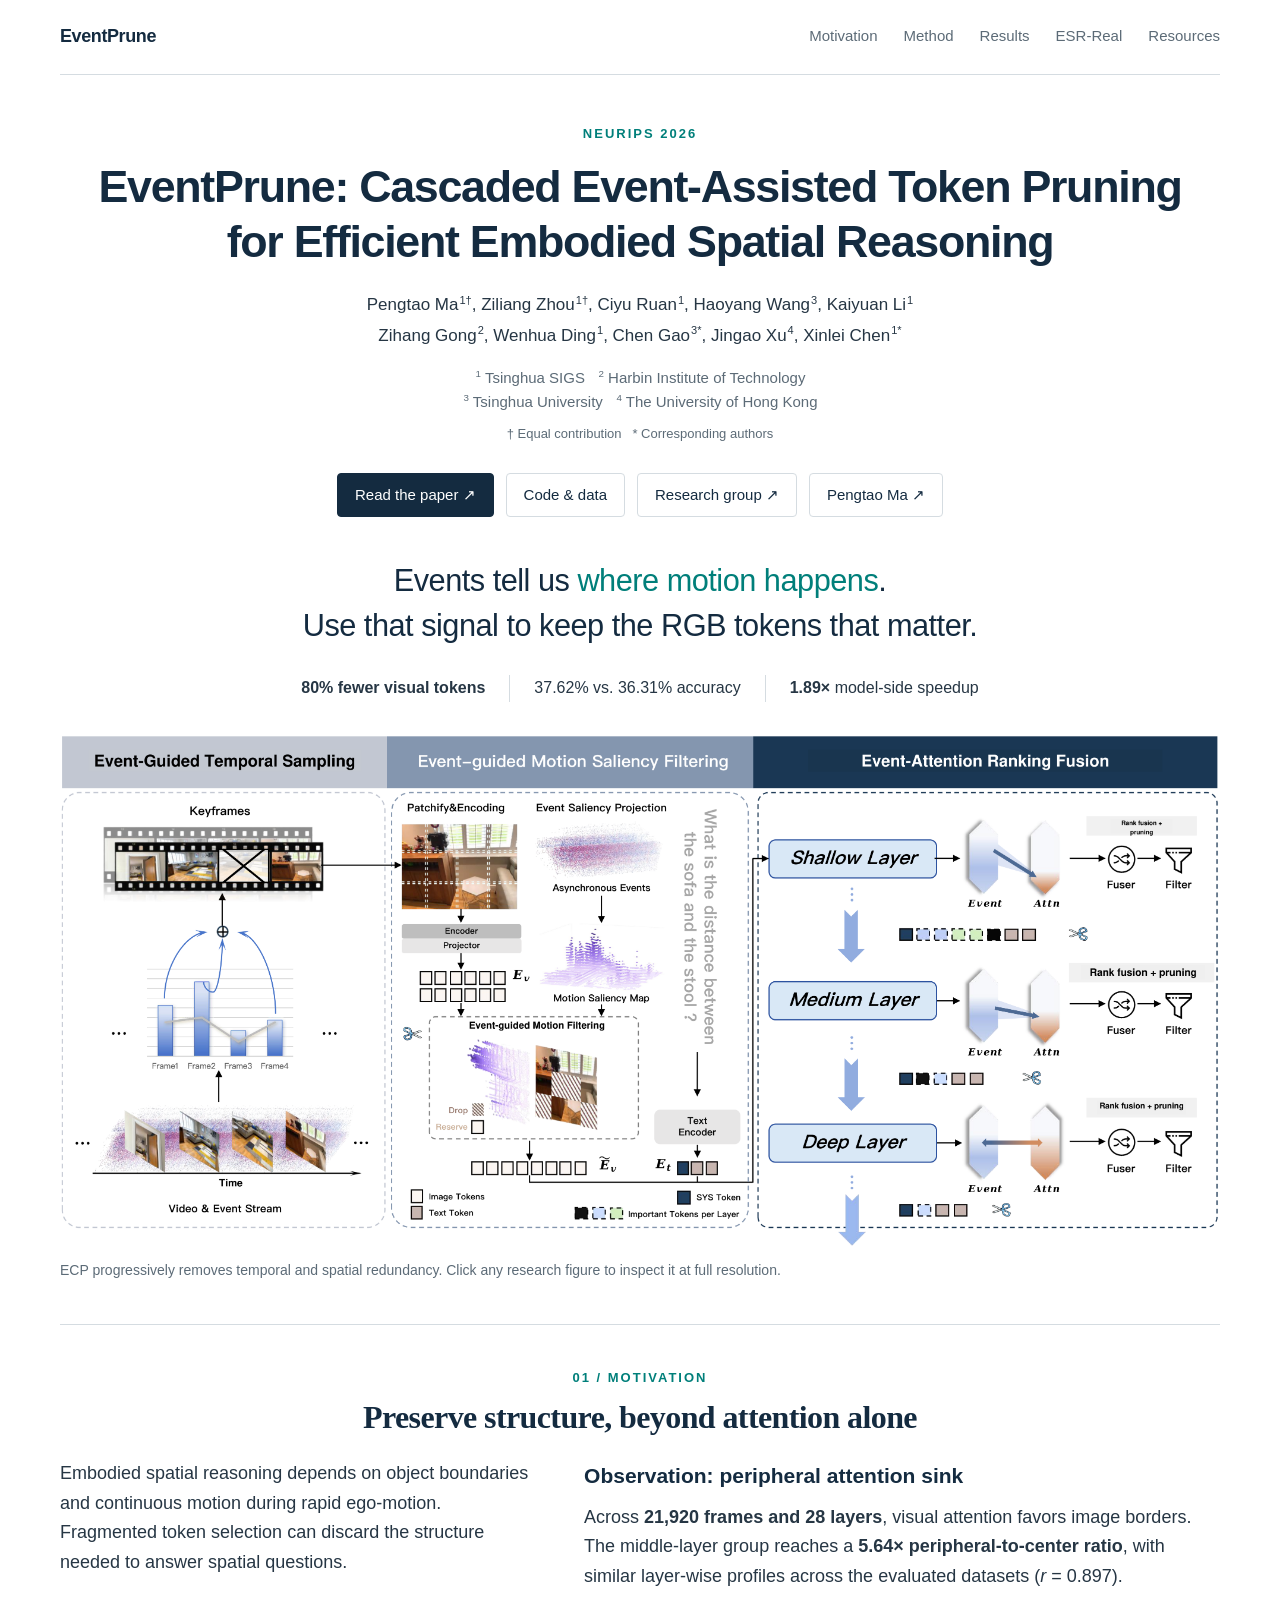
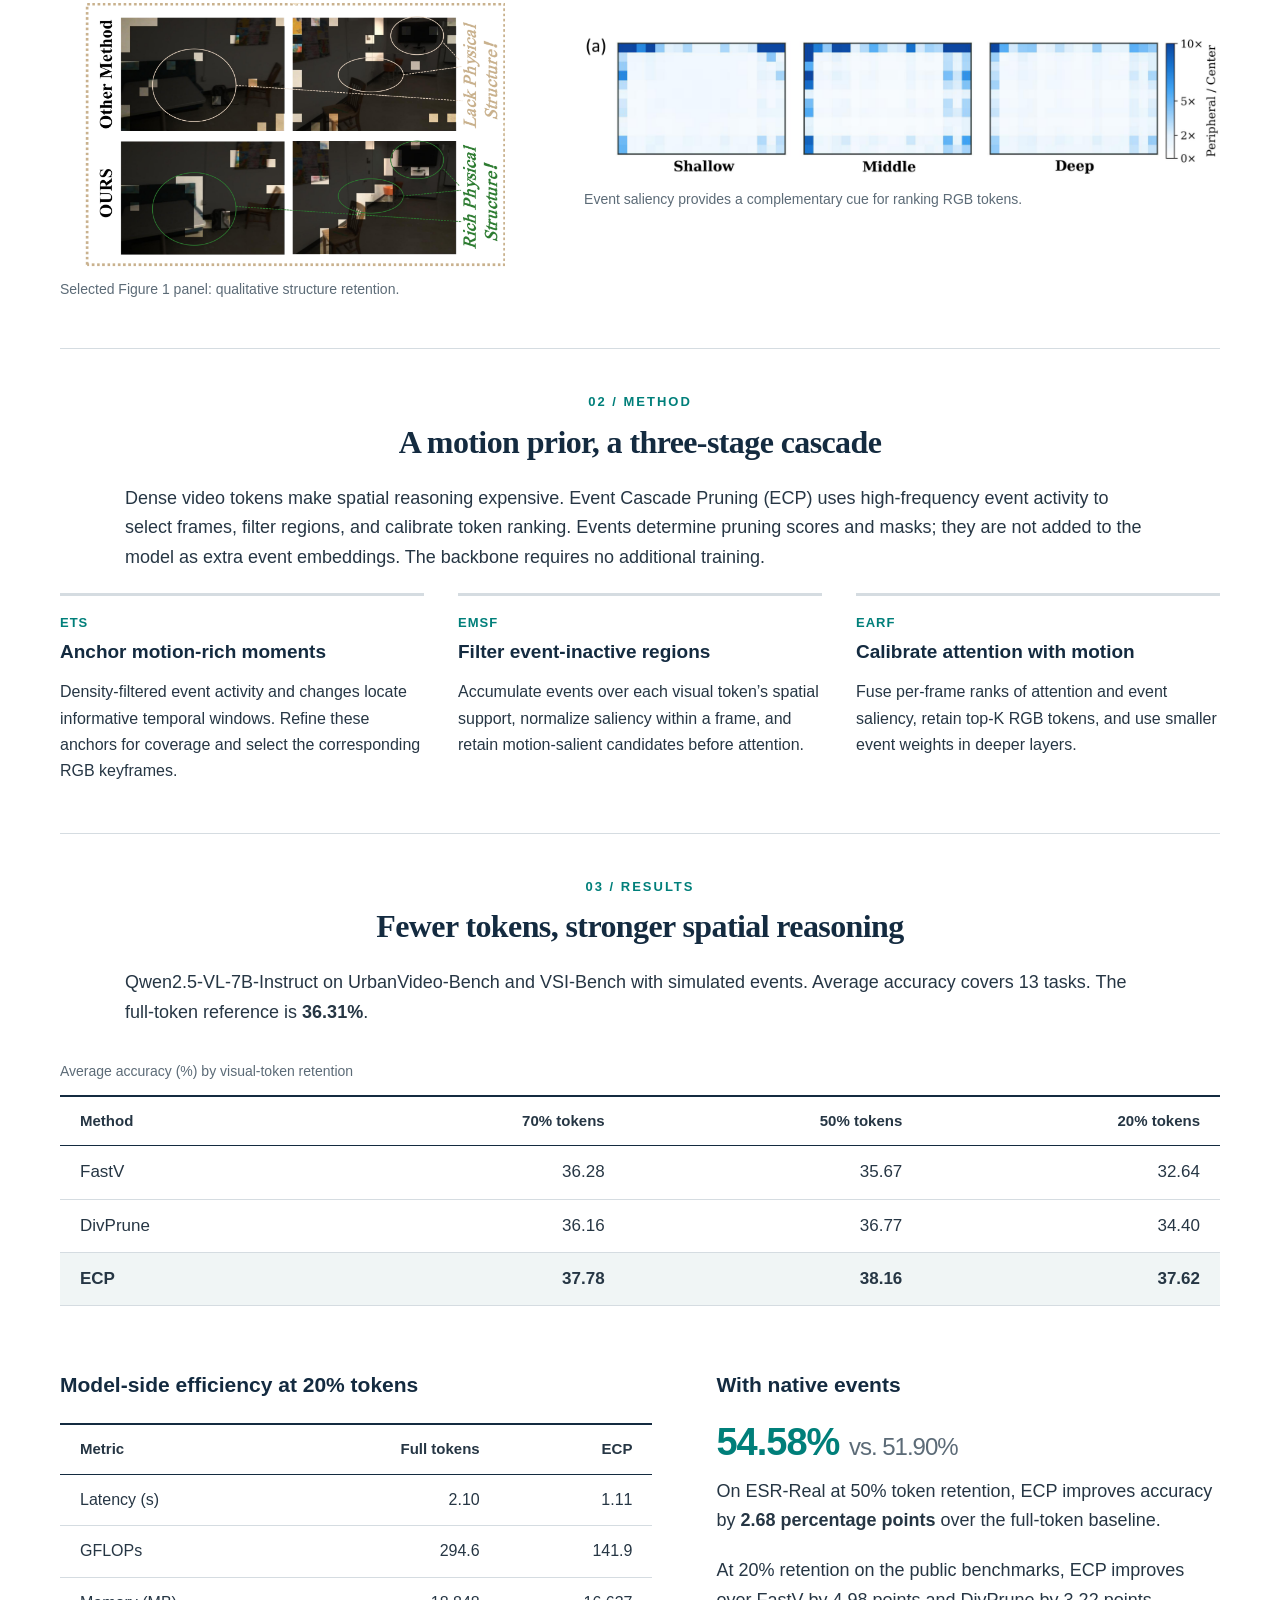
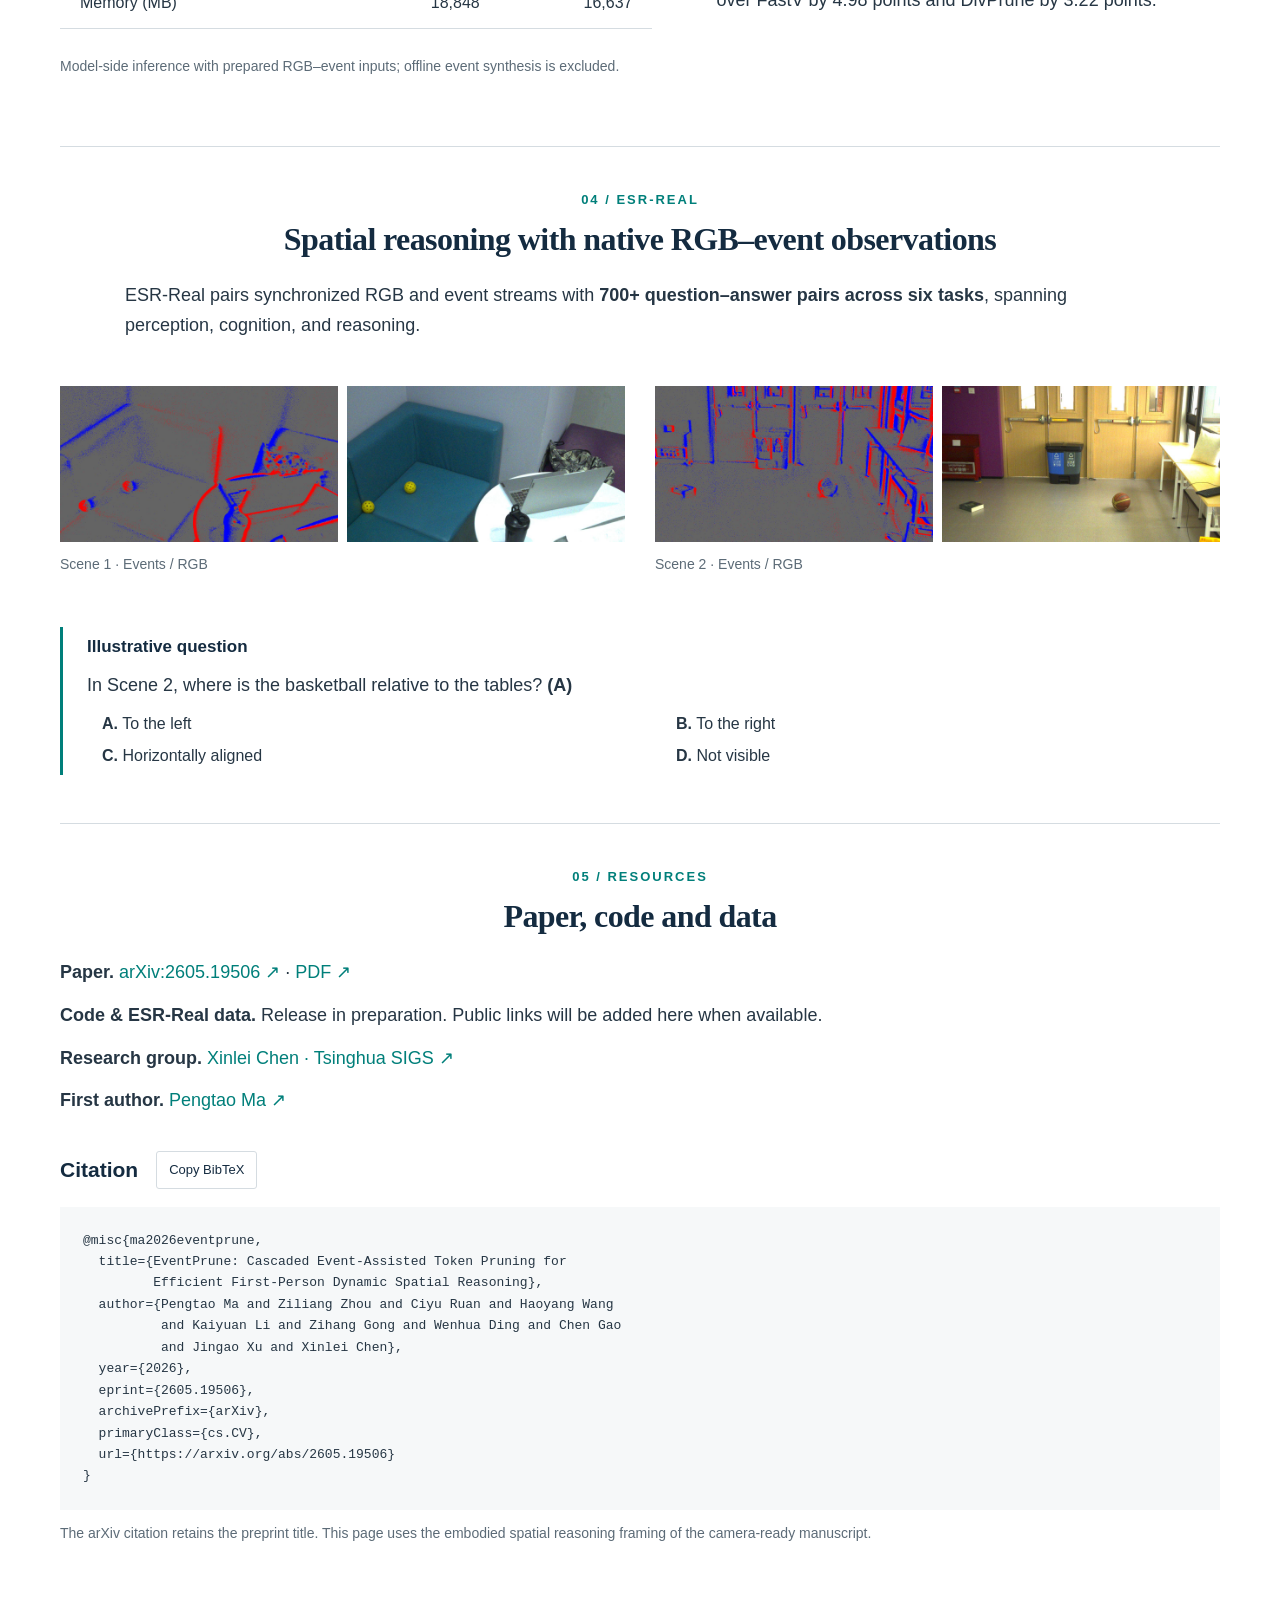
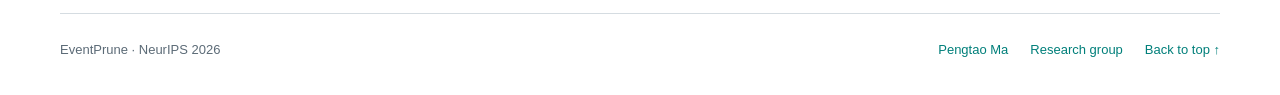
==== eventprune/index.html @ e83a217b "Add EventPrune research project page" ====
<!doctype html>
<html lang="en">
<head>
  <meta charset="utf-8">
  <meta name="viewport" content="width=device-width, initial-scale=1">
  <meta name="description" content="EventPrune (NeurIPS 2026): training-free event-assisted visual token pruning for efficient embodied spatial reasoning. Paper, method, results, and ESR-Real.">
  <meta property="og:title" content="EventPrune · NeurIPS 2026">
  <meta property="og:description" content="Event-assisted pruning preserves spatial reasoning with 80% fewer visual tokens.">
  <meta property="og:type" content="website">
  <meta property="og:url" content="https://pengtaoma00.github.io/eventprune/">
  <meta property="og:image" content="https://pengtaoma00.github.io/eventprune/assets/method_overview_hero.png">
  <meta name="theme-color" content="#142b40">
  <link rel="canonical" href="https://pengtaoma00.github.io/eventprune/">
  <title>EventPrune · NeurIPS 2026</title>
  <link rel="stylesheet" href="style.css">
  <script src="page.js" defer></script>
</head>
<body>
  <a class="skip" href="#main">Skip to content</a>
  <nav class="topnav" aria-label="Project navigation">
    <a class="wordmark" href="#top">EventPrune</a>
    <div><a href="#motivation">Motivation</a><a href="#method">Method</a><a href="#results">Results</a><a href="#dataset">ESR-Real</a><a href="#resources">Resources</a></div>
  </nav>
  <main id="main">
    <header id="top" class="hero">
      <p class="venue">NeurIPS 2026</p>
      <h1>EventPrune: Cascaded Event-Assisted Token Pruning for Efficient Embodied Spatial Reasoning</h1>
      <p class="authors"><span class="author-line"><span class="author">Pengtao Ma<sup>1†</sup></span>, <span class="author">Ziliang Zhou<sup>1†</sup></span>, <span class="author">Ciyu Ruan<sup>1</sup></span>, <span class="author">Haoyang Wang<sup>3</sup></span>, <span class="author">Kaiyuan Li<sup>1</sup></span></span><span class="author-line"><span class="author">Zihang Gong<sup>2</sup></span>, <span class="author">Wenhua Ding<sup>1</sup></span>, <span class="author">Chen Gao<sup>3*</sup></span>, <span class="author">Jingao Xu<sup>4</sup></span>, <span class="author">Xinlei Chen<sup>1*</sup></span></span></p>
      <p class="affiliations"><sup>1</sup> Tsinghua SIGS &nbsp; <sup>2</sup> Harbin Institute of Technology<br><sup>3</sup> Tsinghua University &nbsp; <sup>4</sup> The University of Hong Kong</p>
      <p class="author-note">† Equal contribution &nbsp; * Corresponding authors</p>
      <div class="links"><a class="primary" href="https://arxiv.org/abs/2605.19506">Read the paper ↗</a><a href="#resources">Code &amp; data</a><a href="https://chen-xinlei.com/">Research group ↗</a><a href="https://pengtaoma00.github.io/">Pengtao Ma ↗</a></div>
      <p class="lead">Events tell us <em>where motion happens</em>.<br>Use that signal to keep the RGB tokens that matter.</p>
      <p class="result-line"><strong>80% fewer visual tokens</strong><span>37.62% vs. 36.31% accuracy</span><span><strong>1.89×</strong> model-side speedup</span></p>
    </header>

    <section class="teaser" aria-label="ECP pipeline overview">
      <figure class="wide-figure"><a href="assets/method_overview_hero.png" aria-label="Open the full-resolution ECP method figure"><img src="assets/method_overview_hero.png" width="7805" height="3459" alt="Three-stage ECP pipeline: event-guided temporal sampling, motion-saliency filtering, and event–attention ranking fusion."></a><figcaption>ECP progressively removes temporal and spatial redundancy. Click any research figure to inspect it at full resolution.</figcaption></figure>
    </section>

    <section id="motivation" class="section">
      <p class="eyebrow">01 / Motivation</p><h2>Preserve structure, beyond attention alone</h2>
      <div class="motivation-grid">
        <div><p>Embodied spatial reasoning depends on object boundaries and continuous motion during rapid ego-motion. Fragmented token selection can discard the structure needed to answer spatial questions.</p><figure><a href="assets/figure1_structure_comparison.png"><img loading="lazy" src="assets/figure1_structure_comparison.png" width="2825" height="1775" alt="Original paper comparison: existing pruning fragments physical structure, while ECP retains object boundaries."></a><figcaption>Selected Figure 1 panel: qualitative structure retention.</figcaption></figure></div>
        <div><h3>Observation: peripheral attention sink</h3><p>Across <strong>21,920 frames and 28 layers</strong>, visual attention favors image borders. The middle-layer group reaches a <strong>5.64× peripheral-to-center ratio</strong>, with similar layer-wise profiles across the evaluated datasets (<em>r</em> = 0.897).</p><figure><a href="assets/attention_depth_maps.png"><img loading="lazy" src="assets/attention_depth_maps.png" width="3180" height="704" alt="Shallow, middle and deep attention heatmaps showing greater attention near image borders."></a><figcaption>Event saliency provides a complementary cue for ranking RGB tokens.</figcaption></figure></div>
      </div>
    </section>

    <section id="method" class="section">
      <p class="eyebrow">02 / Method</p><h2>A motion prior, a three-stage cascade</h2>
      <p>Dense video tokens make spatial reasoning expensive. Event Cascade Pruning (ECP) uses high-frequency event activity to select frames, filter regions, and calibrate token ranking. Events determine pruning scores and masks; they are not added to the model as extra event embeddings. The backbone requires no additional training.</p>

      <div class="steps">
        <article><h3><span>ETS</span> Anchor motion-rich moments</h3><p>Density-filtered event activity and changes locate informative temporal windows. Refine these anchors for coverage and select the corresponding RGB keyframes.</p></article>
        <article><h3><span>EMSF</span> Filter event-inactive regions</h3><p>Accumulate events over each visual token’s spatial support, normalize saliency within a frame, and retain motion-salient candidates before attention.</p></article>
        <article><h3><span>EARF</span> Calibrate attention with motion</h3><p>Fuse per-frame ranks of attention and event saliency, retain top-K RGB tokens, and use smaller event weights in deeper layers.</p></article>
      </div>
    </section>

    <section id="results" class="section">
      <p class="eyebrow">03 / Results</p><h2>Fewer tokens, stronger spatial reasoning</h2>
      <p>Qwen2.5-VL-7B-Instruct on UrbanVideo-Bench and VSI-Bench with simulated events. Average accuracy covers 13 tasks. The full-token reference is <strong>36.31%</strong>.</p>
      <div class="table-wrap"><table><caption>Average accuracy (%) by visual-token retention</caption><thead><tr><th scope="col">Method</th><th scope="col">70% tokens</th><th scope="col">50% tokens</th><th scope="col">20% tokens</th></tr></thead><tbody><tr><th scope="row">FastV</th><td>36.28</td><td>35.67</td><td>32.64</td></tr><tr><th scope="row">DivPrune</th><td>36.16</td><td>36.77</td><td>34.40</td></tr><tr class="ours"><th scope="row">ECP</th><td>37.78</td><td>38.16</td><td>37.62</td></tr></tbody></table></div>
      <div class="results-grid"><div><h3>Model-side efficiency at 20% tokens</h3><div class="table-wrap"><table><thead><tr><th scope="col">Metric</th><th scope="col">Full tokens</th><th scope="col">ECP</th></tr></thead><tbody><tr><th scope="row">Latency (s)</th><td>2.10</td><td>1.11</td></tr><tr><th scope="row">GFLOPs</th><td>294.6</td><td>141.9</td></tr><tr><th scope="row">Memory (MB)</th><td>18,848</td><td>16,637</td></tr></tbody></table></div><p class="fine">Model-side inference with prepared RGB–event inputs; offline event synthesis is excluded.</p></div><div><h3>With native events</h3><p class="native-result">54.58% <span>vs. 51.90%</span></p><p>On ESR-Real at 50% token retention, ECP improves accuracy by <strong>2.68 percentage points</strong> over the full-token baseline.</p><p>At 20% retention on the public benchmarks, ECP improves over FastV by 4.98 points and DivPrune by 3.22 points.</p></div></div>
    </section>

    <section id="dataset" class="section">
      <p class="eyebrow">04 / ESR-Real</p><h2>Spatial reasoning with native RGB–event observations</h2>
      <p>ESR-Real pairs synchronized RGB and event streams with <strong>700+ question–answer pairs across six tasks</strong>, spanning perception, cognition, and reasoning.</p>
      <div class="scene-grid">
        <figure><div class="scene-pair"><a href="assets/esr_perception_event_1.png"><img loading="lazy" src="assets/esr_perception_event_1.png" width="1280" height="720" alt="Scene 1: native event observation of an indoor seating area."></a><a href="assets/esr_perception_rgb_1.png"><img loading="lazy" src="assets/esr_perception_rgb_1.png" width="1280" height="720" alt="Scene 1: matching RGB observation of the seating area."></a></div><figcaption>Scene 1 · Events / RGB</figcaption></figure>
        <figure><div class="scene-pair"><a href="assets/esr_reasoning_event_3.png"><img loading="lazy" src="assets/esr_reasoning_event_3.png" width="1280" height="720" alt="Scene 2: native event observation of tables and a basketball."></a><a href="assets/esr_reasoning_rgb_3.png"><img loading="lazy" src="assets/esr_reasoning_rgb_3.png" width="1280" height="720" alt="Scene 2: matching RGB observation showing a basketball to the left of the tables."></a></div><figcaption>Scene 2 · Events / RGB</figcaption></figure>
      </div>
      <div class="qa"><h3>Illustrative question</h3><p>In Scene 2, where is the basketball relative to the tables? <strong>(A)</strong></p><ul><li><strong>A.</strong> To the left</li><li><strong>B.</strong> To the right</li><li><strong>C.</strong> Horizontally aligned</li><li><strong>D.</strong> Not visible</li></ul></div>
    </section>

    <section id="resources" class="section">
      <p class="eyebrow">05 / Resources</p><h2>Paper, code and data</h2>
      <div class="resource-list"><p><strong>Paper.</strong> <a href="https://arxiv.org/abs/2605.19506">arXiv:2605.19506 ↗</a> · <a href="https://arxiv.org/pdf/2605.19506">PDF ↗</a></p><p><strong>Code &amp; ESR-Real data.</strong> Release in preparation. Public links will be added here when available.</p><p><strong>Research group.</strong> <a href="https://chen-xinlei.com/">Xinlei Chen · Tsinghua SIGS ↗</a></p><p><strong>First author.</strong> <a href="https://pengtaoma00.github.io/">Pengtao Ma ↗</a></p></div>
      <div class="citation-head"><h3>Citation</h3><button id="copy-citation" type="button">Copy BibTeX</button><span id="copy-status" role="status" aria-live="polite"></span></div>
      <pre id="bibtex">@misc{ma2026eventprune,
  title={EventPrune: Cascaded Event-Assisted Token Pruning for
         Efficient First-Person Dynamic Spatial Reasoning},
  author={Pengtao Ma and Ziliang Zhou and Ciyu Ruan and Haoyang Wang
          and Kaiyuan Li and Zihang Gong and Wenhua Ding and Chen Gao
          and Jingao Xu and Xinlei Chen},
  year={2026},
  eprint={2605.19506},
  archivePrefix={arXiv},
  primaryClass={cs.CV},
  url={https://arxiv.org/abs/2605.19506}
}</pre>
      <p class="fine">The arXiv citation retains the preprint title. This page uses the embodied spatial reasoning framing of the camera-ready manuscript.</p>
    </section>
  </main>
  <footer><span>EventPrune · NeurIPS 2026</span><a href="https://pengtaoma00.github.io/">Pengtao Ma</a><a href="https://chen-xinlei.com/">Research group</a><a href="#top">Back to top ↑</a></footer>
</body>
</html>
---- eventprune/style.css ----
/* Base typography and accessibility reuse the author’s existing PRISM-based homepage.
   Project-page reading order and centered publication header are informed by EventRadar. */
@import url("assets/homepage-base.css");
:root{--ink:#142b40;--text:#263644;--muted:#5c6b77;--rule:#d5dce1;--accent:#007f7a;--paper:#fff;font-family:var(--sans);color:var(--text);background:var(--paper);font-synthesis:none;scroll-behavior:smooth;scroll-padding-top:78px}*{box-sizing:border-box}body{margin:0;font-family:var(--sans);font-size:18px;line-height:1.65}a{color:var(--accent);text-underline-offset:4px}a:hover{text-decoration-thickness:2px}a:focus-visible,button:focus-visible{outline:3px solid var(--accent);outline-offset:5px}p{margin:0 0 20px}h1,h2,h3{color:var(--ink);line-height:1.22}h1{font-size:clamp(30px,3.5vw,49px);letter-spacing:-1.3px;margin:15px auto 22px;max-width:1120px}h2{font-size:32px;letter-spacing:-.6px;margin:4px 0 22px}h3{font-size:21px;margin:0 0 14px}sup{font-size:.65em}strong{font-weight:700}img{display:block;width:100%;height:auto}figure{margin:25px 0}figcaption,.fine{font-size:14px;line-height:1.55;color:var(--muted);margin-top:12px}main,.topnav,footer{width:min(1160px,calc(100% - 64px));margin:auto}.topnav{display:flex;justify-content:space-between;gap:24px;padding:22px 0;border-bottom:1px solid var(--rule);align-items:center}.topnav a{text-decoration:none}.wordmark{font-weight:700;color:var(--ink);letter-spacing:-.4px}.topnav div{display:flex;gap:26px;font-size:15px}.topnav div a{color:var(--muted)}.hero{text-align:center;padding:48px 0 36px}.venue,.eyebrow{font-size:13px;letter-spacing:2px;text-transform:uppercase;color:var(--accent);font-weight:700;margin:0}.authors{max-width:1040px;margin:0 auto 14px;line-height:1.8;font-size:17px}.affiliations{font-size:15px;margin-bottom:8px;color:var(--muted)}.author-note{font-size:13px;color:var(--muted)}.links{display:flex;gap:12px;flex-wrap:wrap;justify-content:center;margin:28px 0 42px}.links a{padding:9px 17px;border:1px solid var(--rule);border-radius:4px;text-decoration:none;font-size:15px;color:var(--ink)}.links a.primary{background:var(--ink);color:#fff;border-color:var(--ink)}.lead{font-size:clamp(23px,2.4vw,32px);line-height:1.45;letter-spacing:-.5px;color:var(--ink);margin-bottom:27px}.lead em{font-style:normal;color:var(--accent)}.result-line{display:flex;flex-wrap:wrap;justify-content:center;gap:10px 0;font-size:16px;margin:0}.result-line>*{padding:0 24px;border-left:1px solid var(--rule)}.result-line>:first-child{border:0}.section{border-top:1px solid var(--rule);padding:42px 0 48px}.eyebrow{margin-bottom:12px}.section>p:not(.eyebrow):not(.fine){max-width:1030px}.wide-figure{margin:28px 0 32px}.steps{display:grid;grid-template-columns:repeat(3,1fr);gap:34px}.steps article{border-top:3px solid var(--rule);padding-top:18px}.steps h3{font-size:19px;line-height:1.45}.steps h3 span{display:block;color:var(--accent);font-size:13px;letter-spacing:1px;margin-bottom:5px}.steps p{font-size:16px;margin:0}.motivation-grid{display:grid;grid-template-columns:.85fr 1.15fr;gap:54px}.motivation-grid figure{margin-bottom:0}.motivation-grid>div:first-child img{max-width:420px;margin:auto}.motivation-grid>div:nth-child(2){padding-top:4px}.motivation-grid>div:nth-child(2) figure{margin-top:45px}.table-wrap{overflow-x:auto;overscroll-behavior-x:contain}table{width:100%;border-collapse:collapse;font-variant-numeric:tabular-nums;font-size:17px;margin:12px 0 28px}caption{text-align:left;font-size:14px;color:var(--muted);padding:0 0 12px}th,td{text-align:right;border-bottom:1px solid var(--rule);padding:12px 20px;white-space:nowrap}th:first-child,td:first-child{text-align:left}thead th{border-top:2px solid var(--ink);border-bottom:1px solid var(--ink);font-size:15px}tbody th{font-weight:400}.ours{background:#f0f5f5}.ours th,.ours td{font-weight:700}.results-grid{display:grid;grid-template-columns:1fr .85fr;gap:64px;margin-top:38px}.results-grid table{font-size:16px;margin-bottom:15px}.native-result{font-size:38px;font-weight:700;letter-spacing:-1px;color:var(--accent);margin:22px 0 10px;line-height:1.25}.native-result span{font-size:24px;font-weight:400;color:var(--muted);white-space:nowrap}.scene-grid{display:grid;grid-template-columns:1fr 1fr;gap:30px}.scene-pair{display:grid;grid-template-columns:1fr 1fr;gap:9px}.qa{border-left:3px solid var(--accent);padding:10px 0 6px 24px;margin-top:26px}.qa h3{font-size:17px}.qa p{margin-bottom:10px}.qa ul{display:grid;grid-template-columns:1fr 1fr;gap:5px 30px;list-style:none;padding:0 0 0 15px;margin:0;font-size:16px}.resource-list p{margin-bottom:13px}.citation-head{display:flex;align-items:center;gap:18px;flex-wrap:wrap;margin-top:35px}.citation-head h3{margin:0}.citation-head button{font:inherit;font-size:13px;padding:7px 12px;border:1px solid var(--rule);border-radius:3px;color:var(--ink);background:white;cursor:pointer}#copy-status{font-size:13px;color:var(--accent)}pre{font:13px/1.65 ui-monospace,SFMono-Regular,Consolas,monospace;overflow-x:auto;background:#f6f8f9;padding:23px;margin-top:18px}footer{border-top:1px solid var(--rule);padding:25px 0 35px;display:flex;gap:22px;flex-wrap:wrap;font-size:13px;color:var(--muted)}footer span{margin-right:auto}.skip{position:absolute;top:-80px;left:12px;background:white;padding:8px 14px;z-index:10}.skip:focus{top:8px}@media(max-width:760px){body{font-size:17px}main,.topnav,footer{width:calc(100% - 36px)}.topnav{align-items:flex-start;gap:14px}.topnav div{gap:10px 17px;flex-wrap:wrap;justify-content:flex-end;font-size:13px}.hero{padding-top:32px}h1{letter-spacing:-.8px}h2{font-size:27px}.authors{font-size:15px}.links{gap:8px;margin-bottom:30px}.links a{font-size:13px;padding:8px 11px}.result-line{display:block}.result-line>*{display:block;border:0;padding:4px}.section{padding:34px 0}.steps,.motivation-grid,.results-grid,.scene-grid{grid-template-columns:1fr;gap:28px}.motivation-grid>div:nth-child(2) figure{margin-top:22px}.results-grid{margin-top:25px}.scene-grid{gap:0}.qa ul{grid-template-columns:1fr;padding-left:8px}.wide-figure{margin-left:-8px;margin-right:-8px}th,td{padding:10px 13px}table{font-size:15px}thead th{font-size:13px}.native-result{font-size:34px}footer{gap:12px 22px}footer span{flex-basis:100%}}@media(prefers-reduced-motion:reduce){:root{scroll-behavior:auto}}

/* Academic project-page structure: publication header → wide teaser → motivation → method → experiments. */
.section>.eyebrow,.section>h2{text-align:center}.section>p:not(.eyebrow):not(.fine){margin-left:auto;margin-right:auto}.teaser .wide-figure{margin-top:0;margin-bottom:42px}.hero{padding-bottom:32px}.topnav{position:sticky;top:0;z-index:5;background:rgba(255,255,255,.97)}.section>.eyebrow{margin-bottom:10px}

.author{white-space:nowrap}.author-line{display:block}
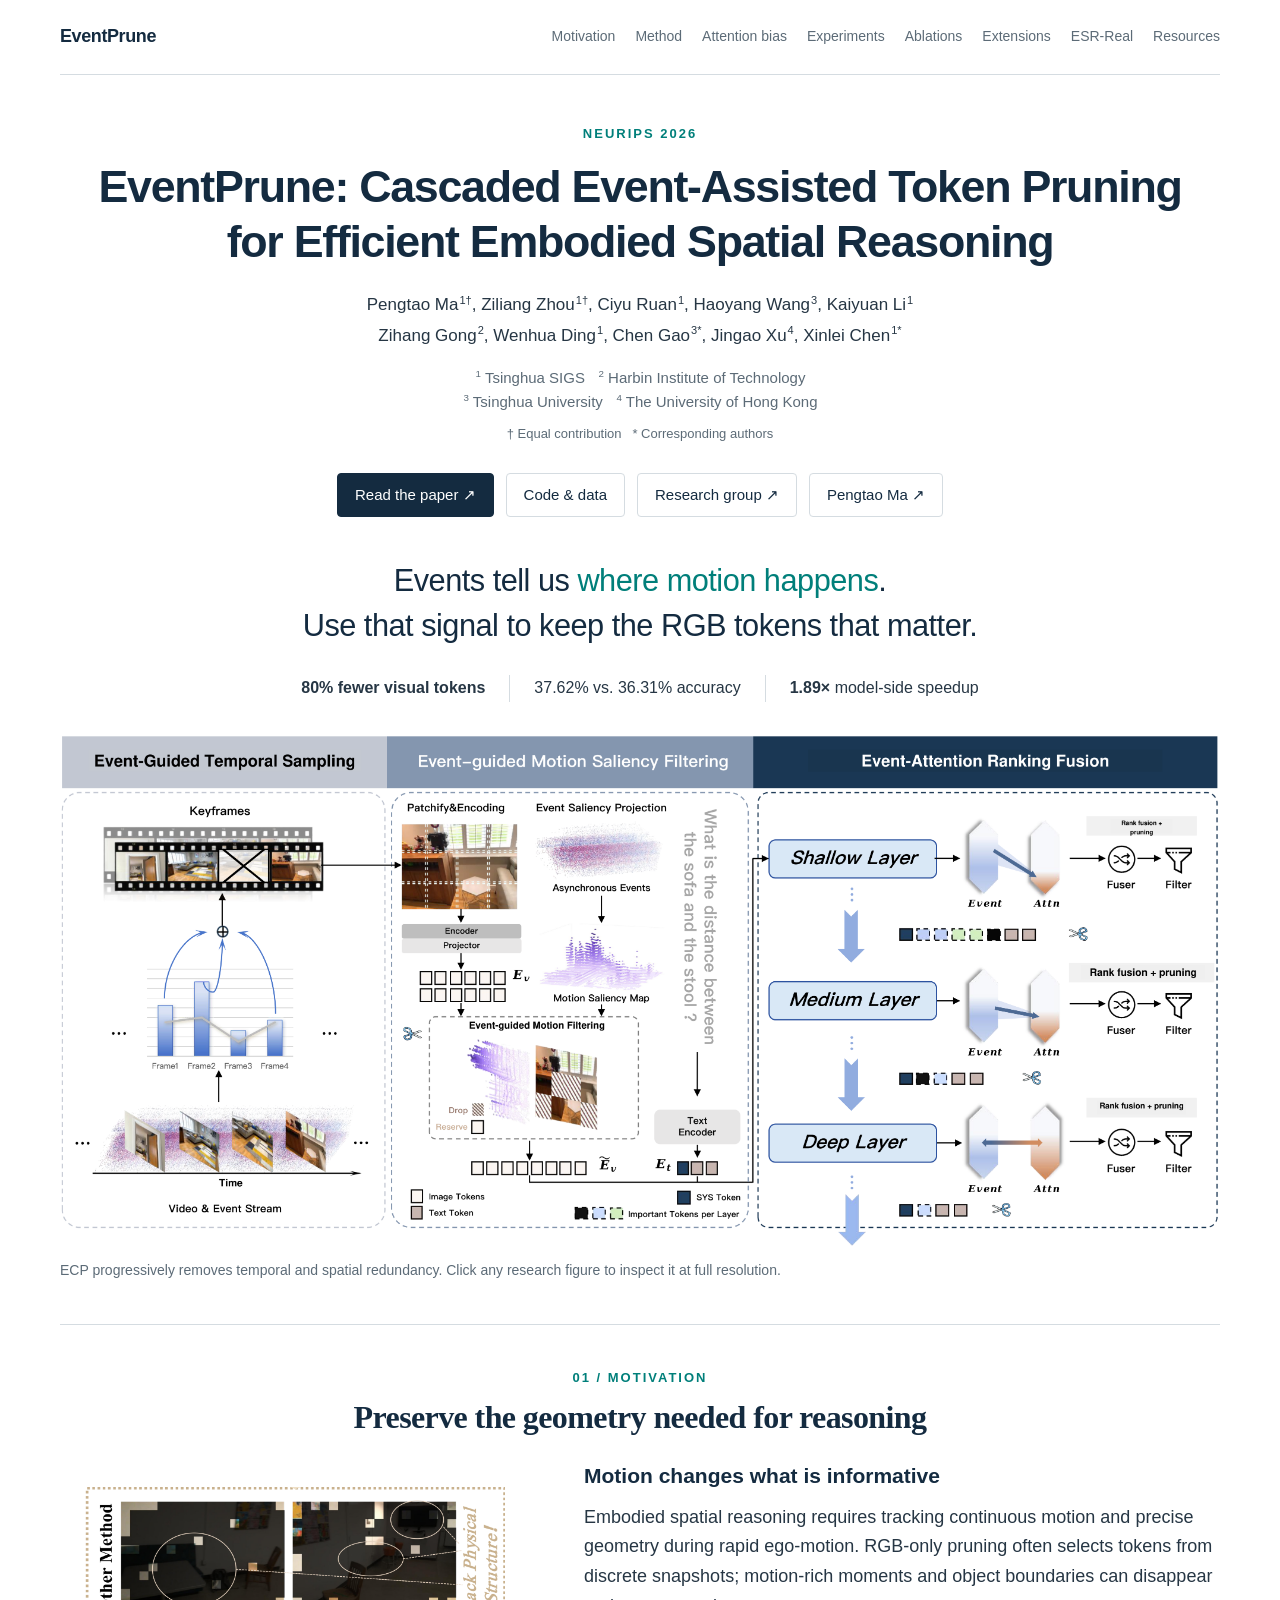
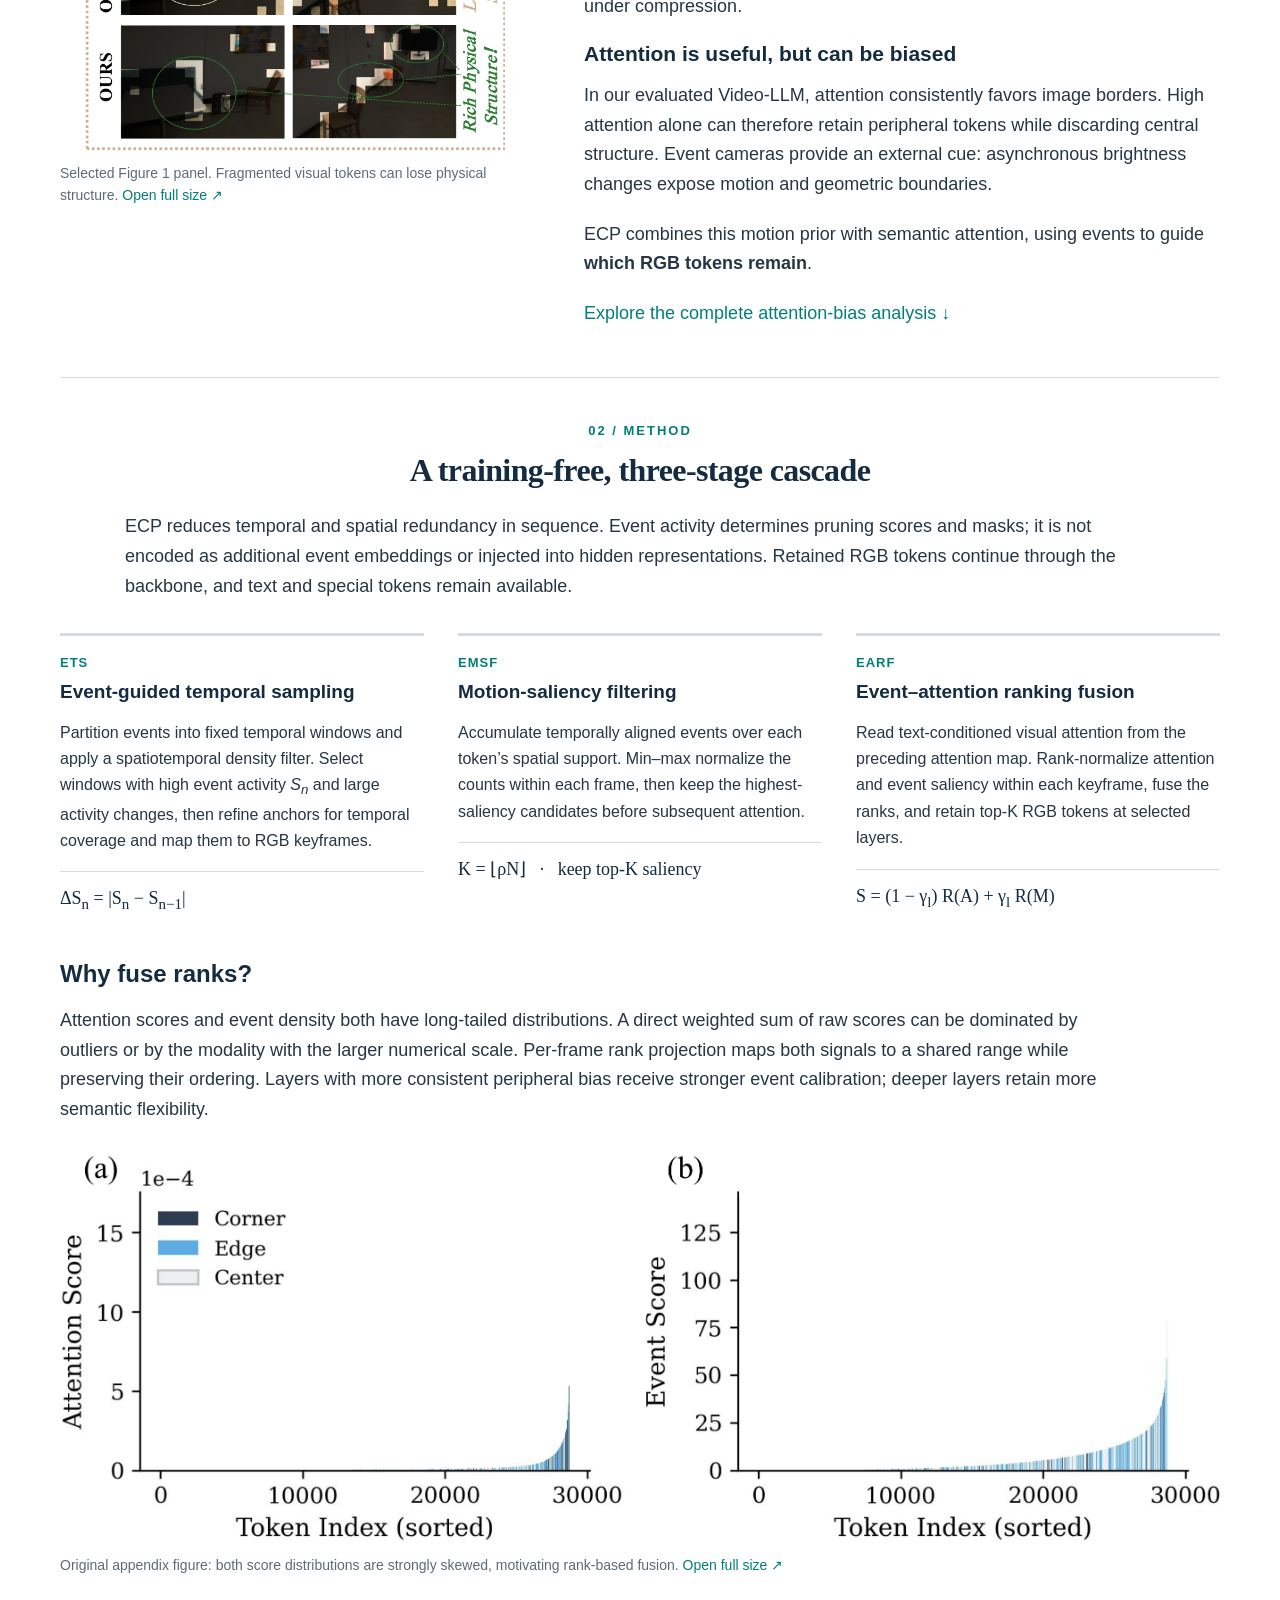
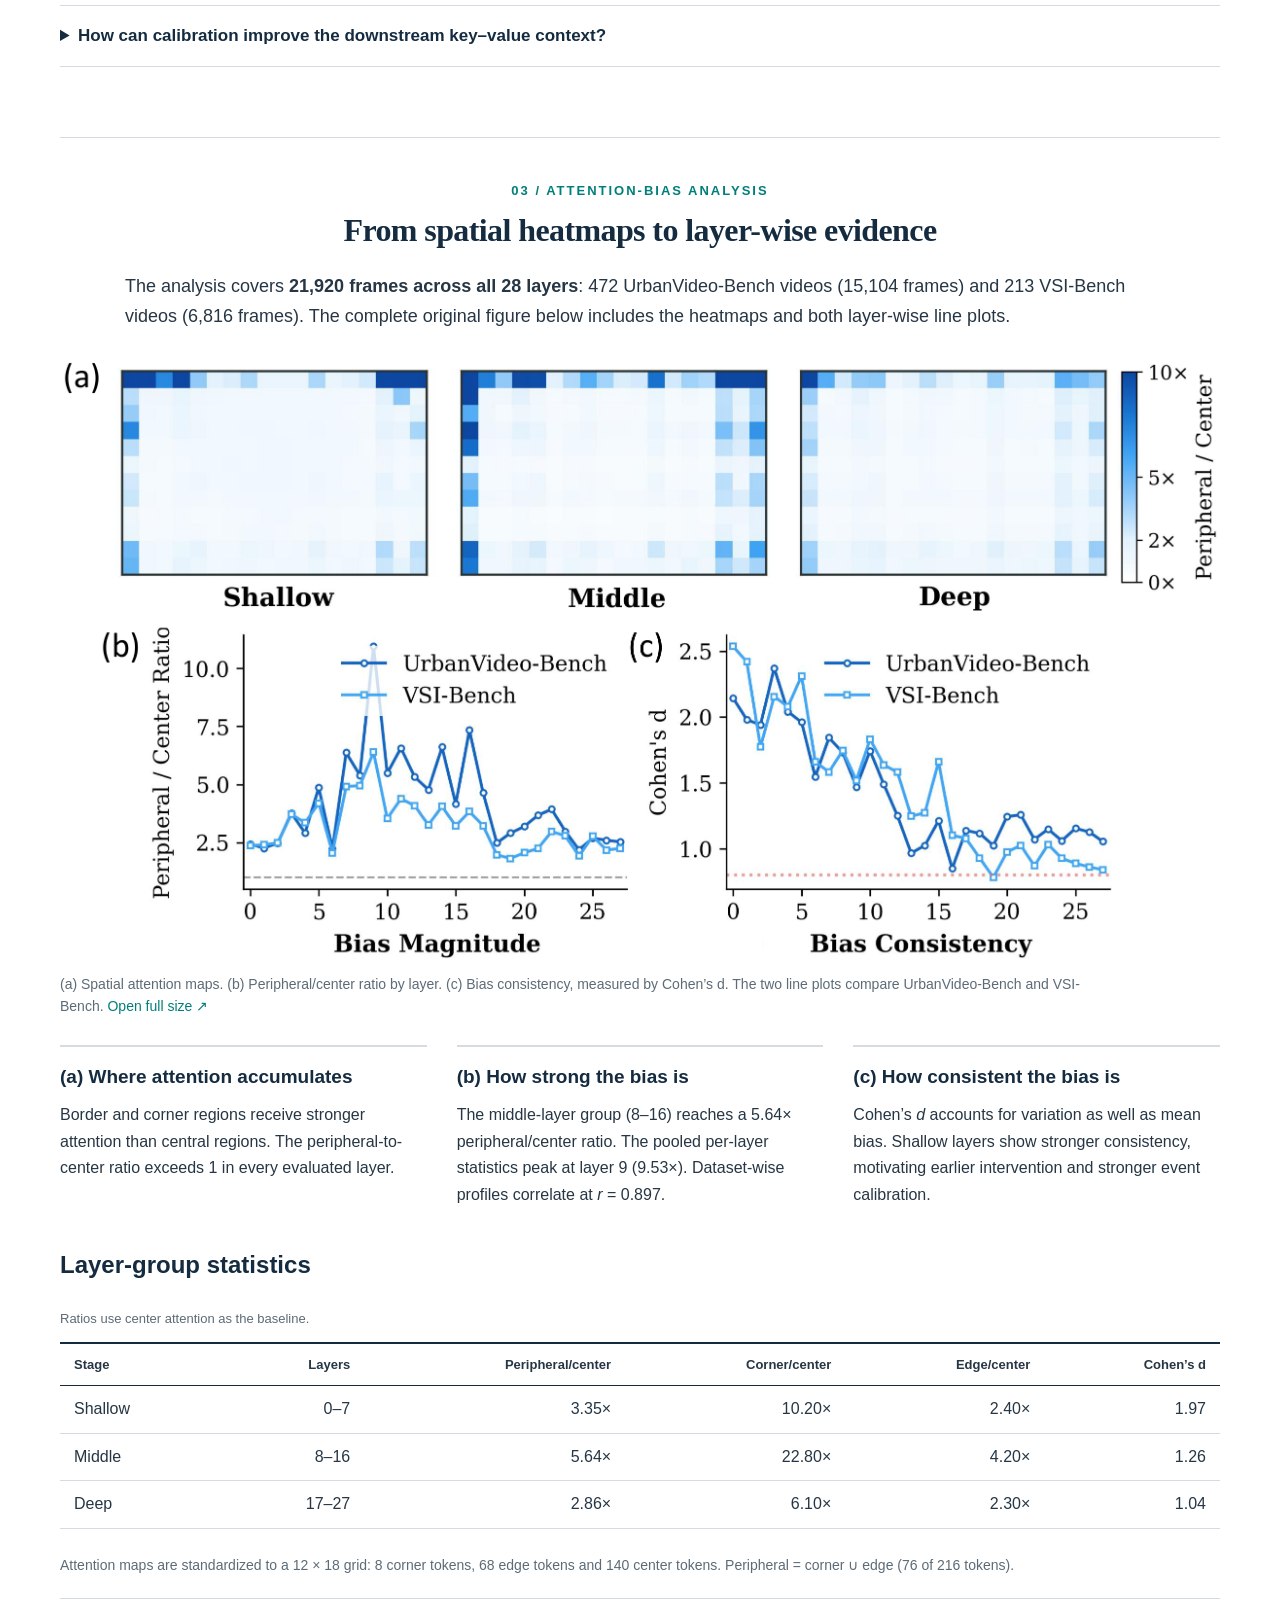
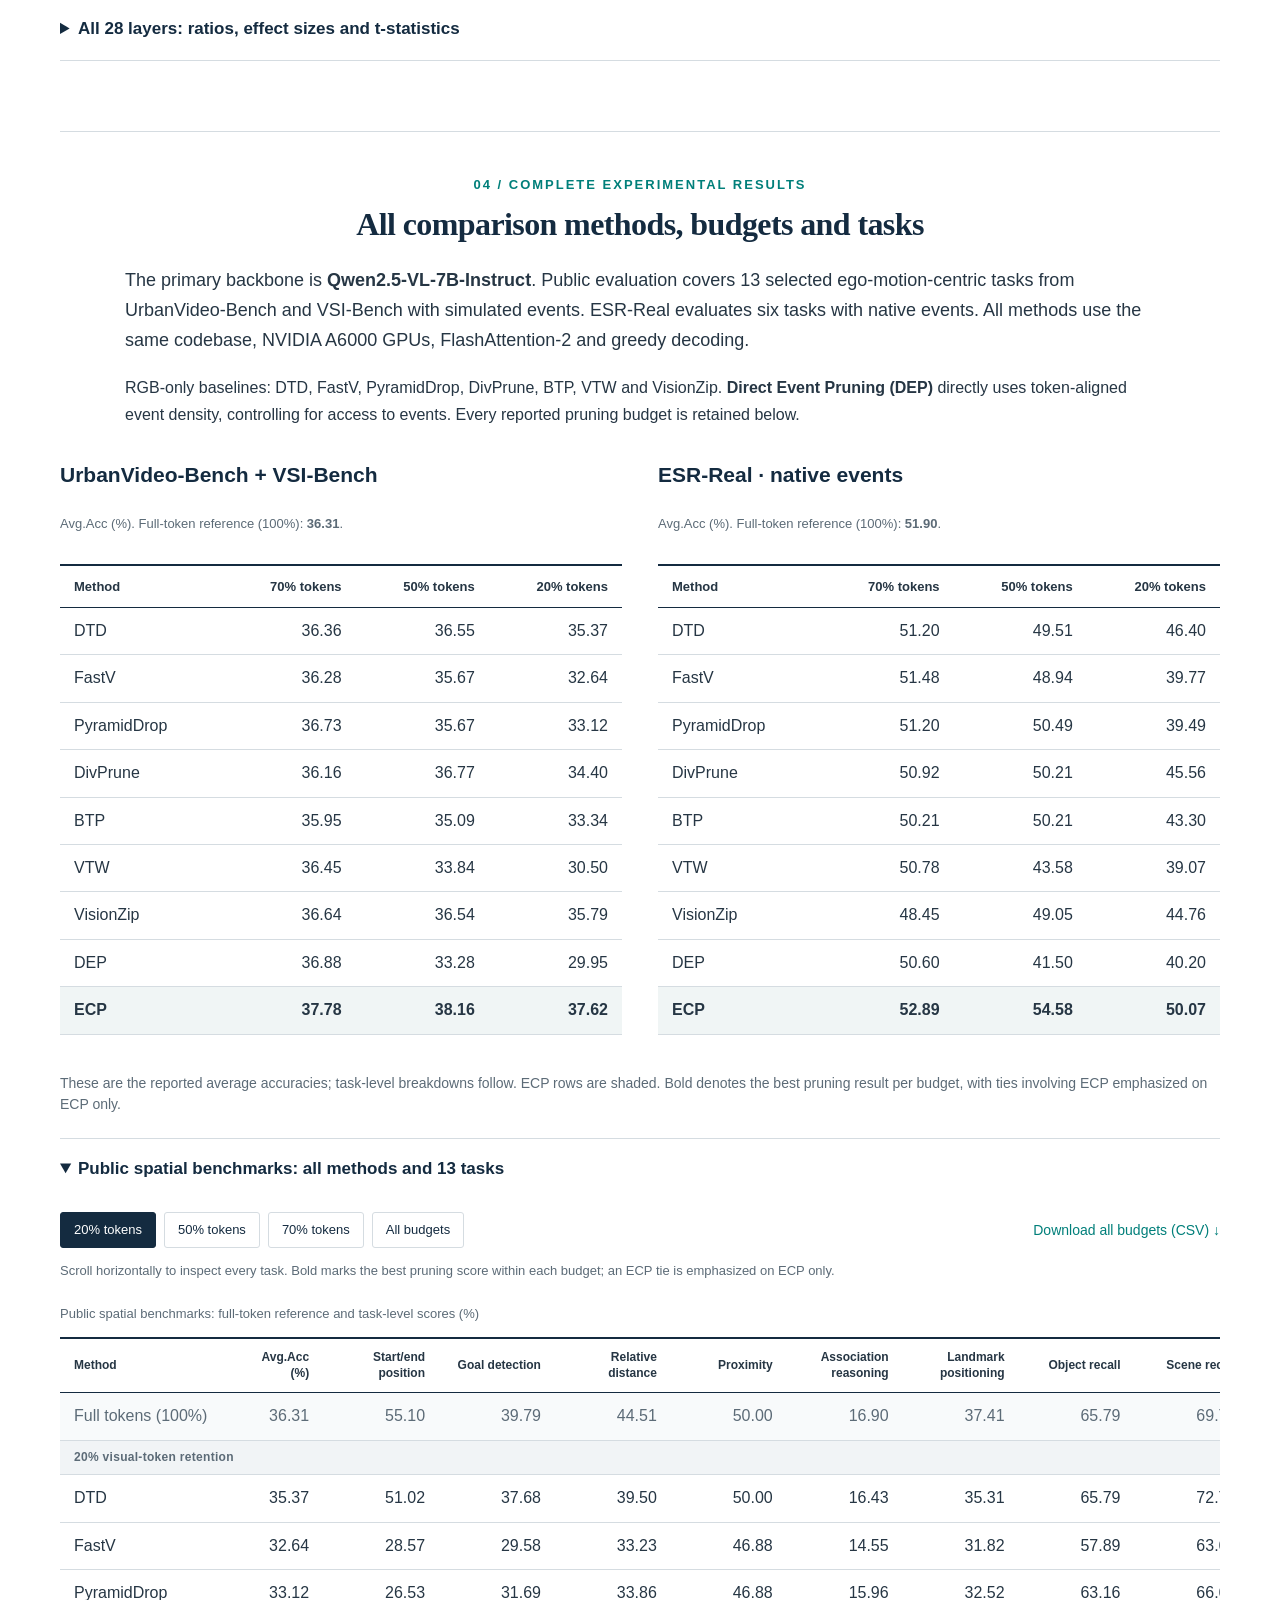
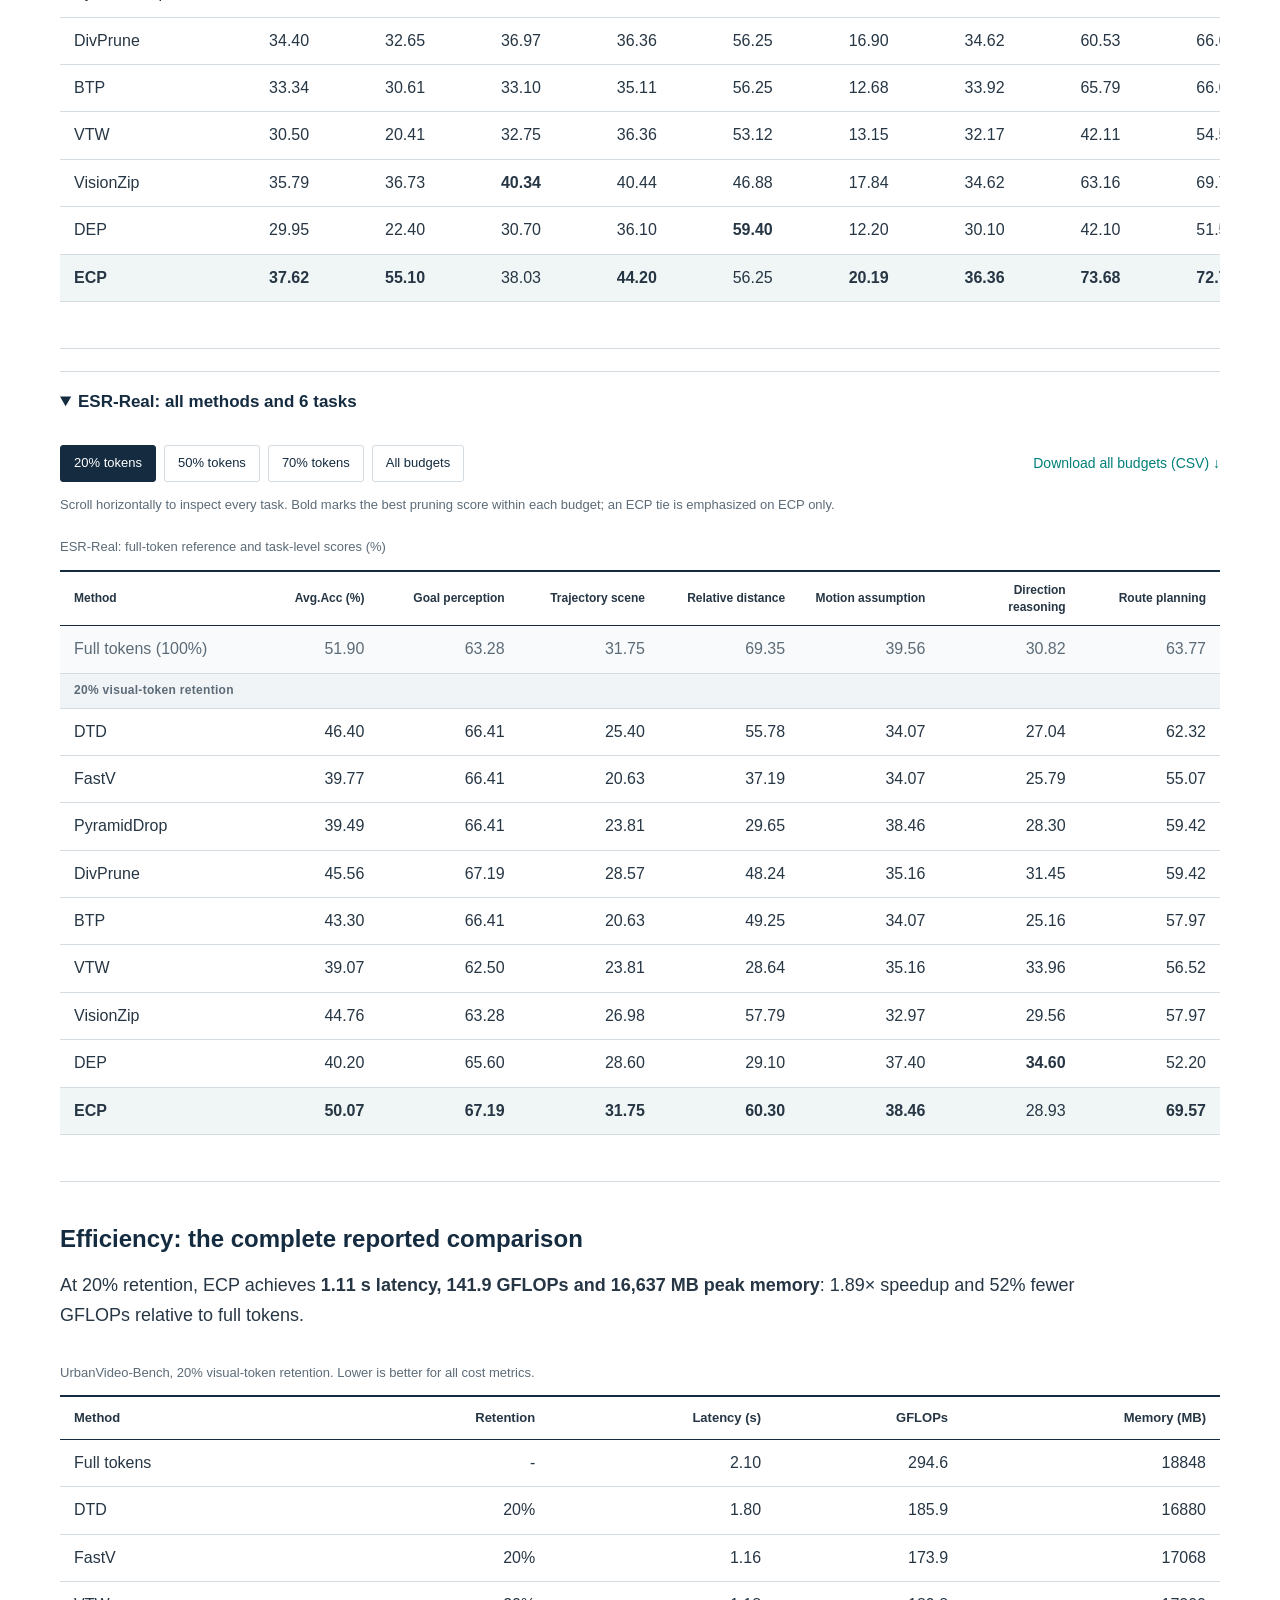
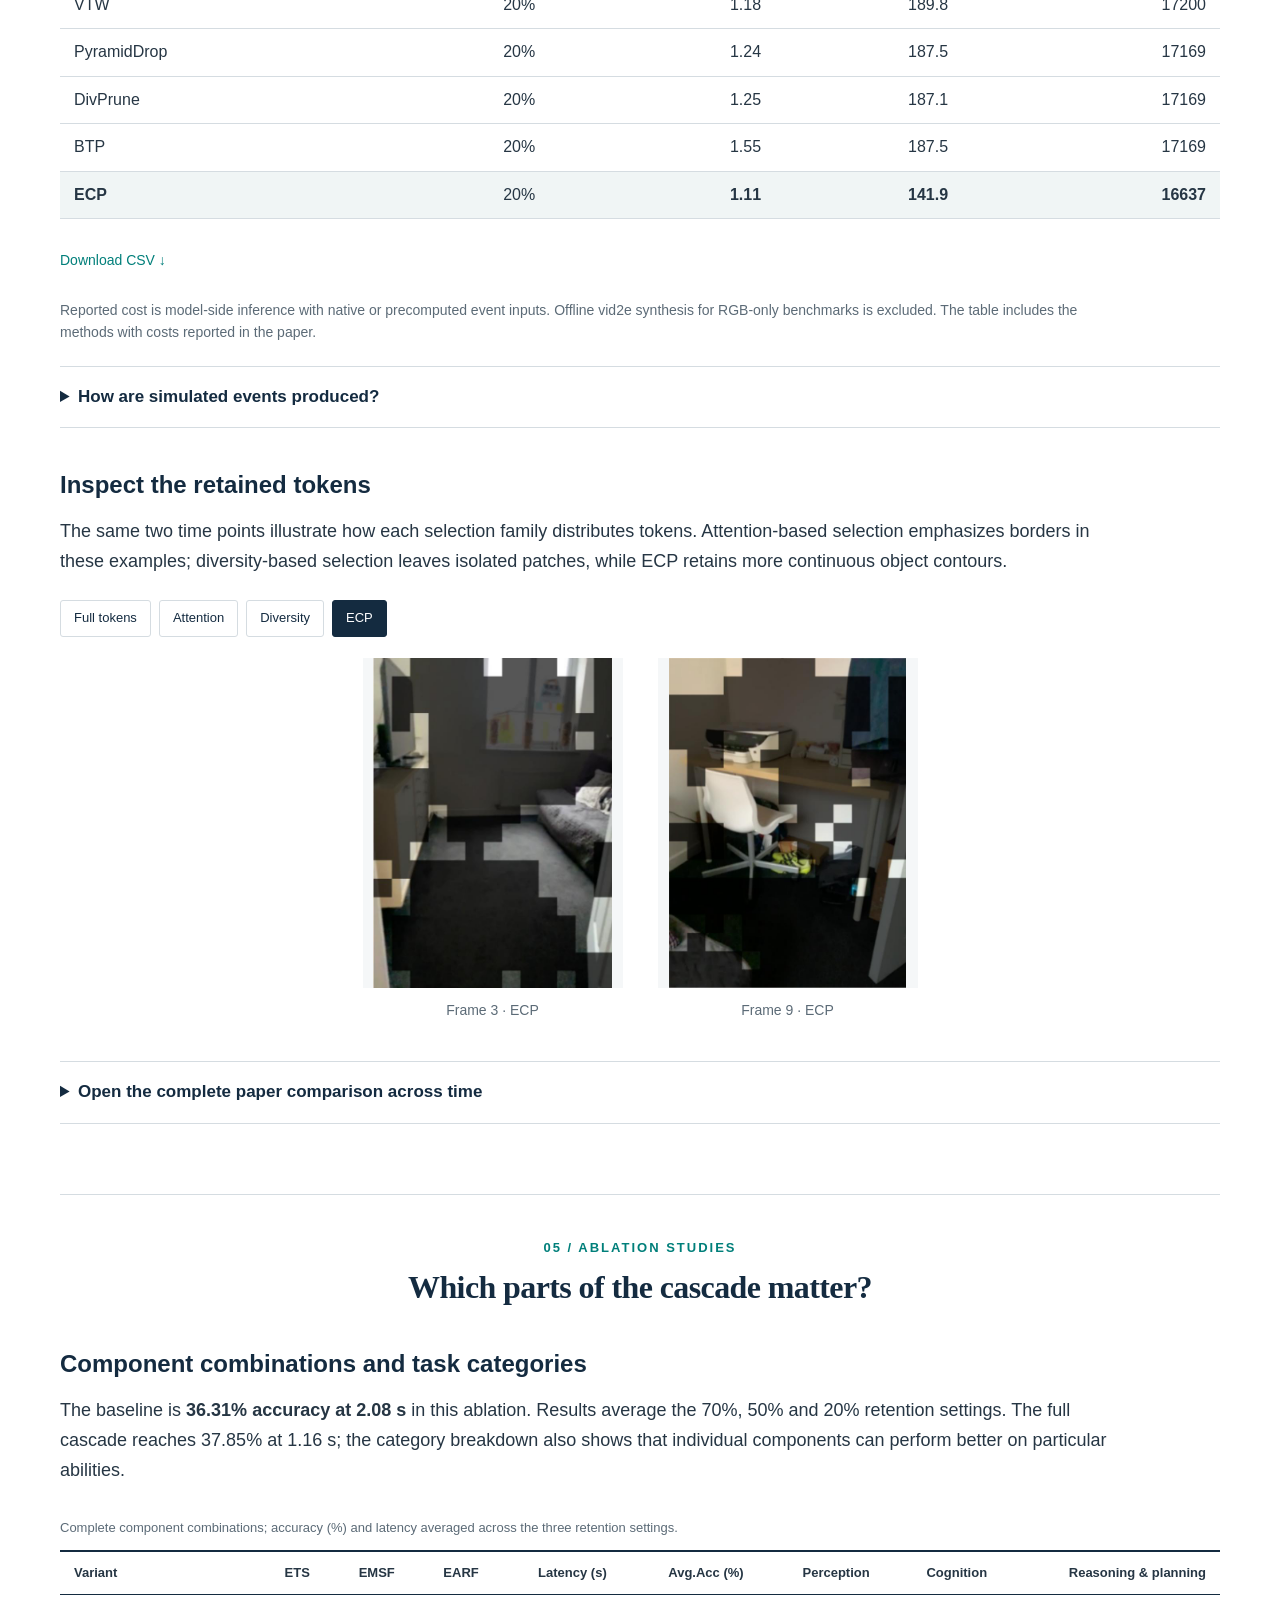
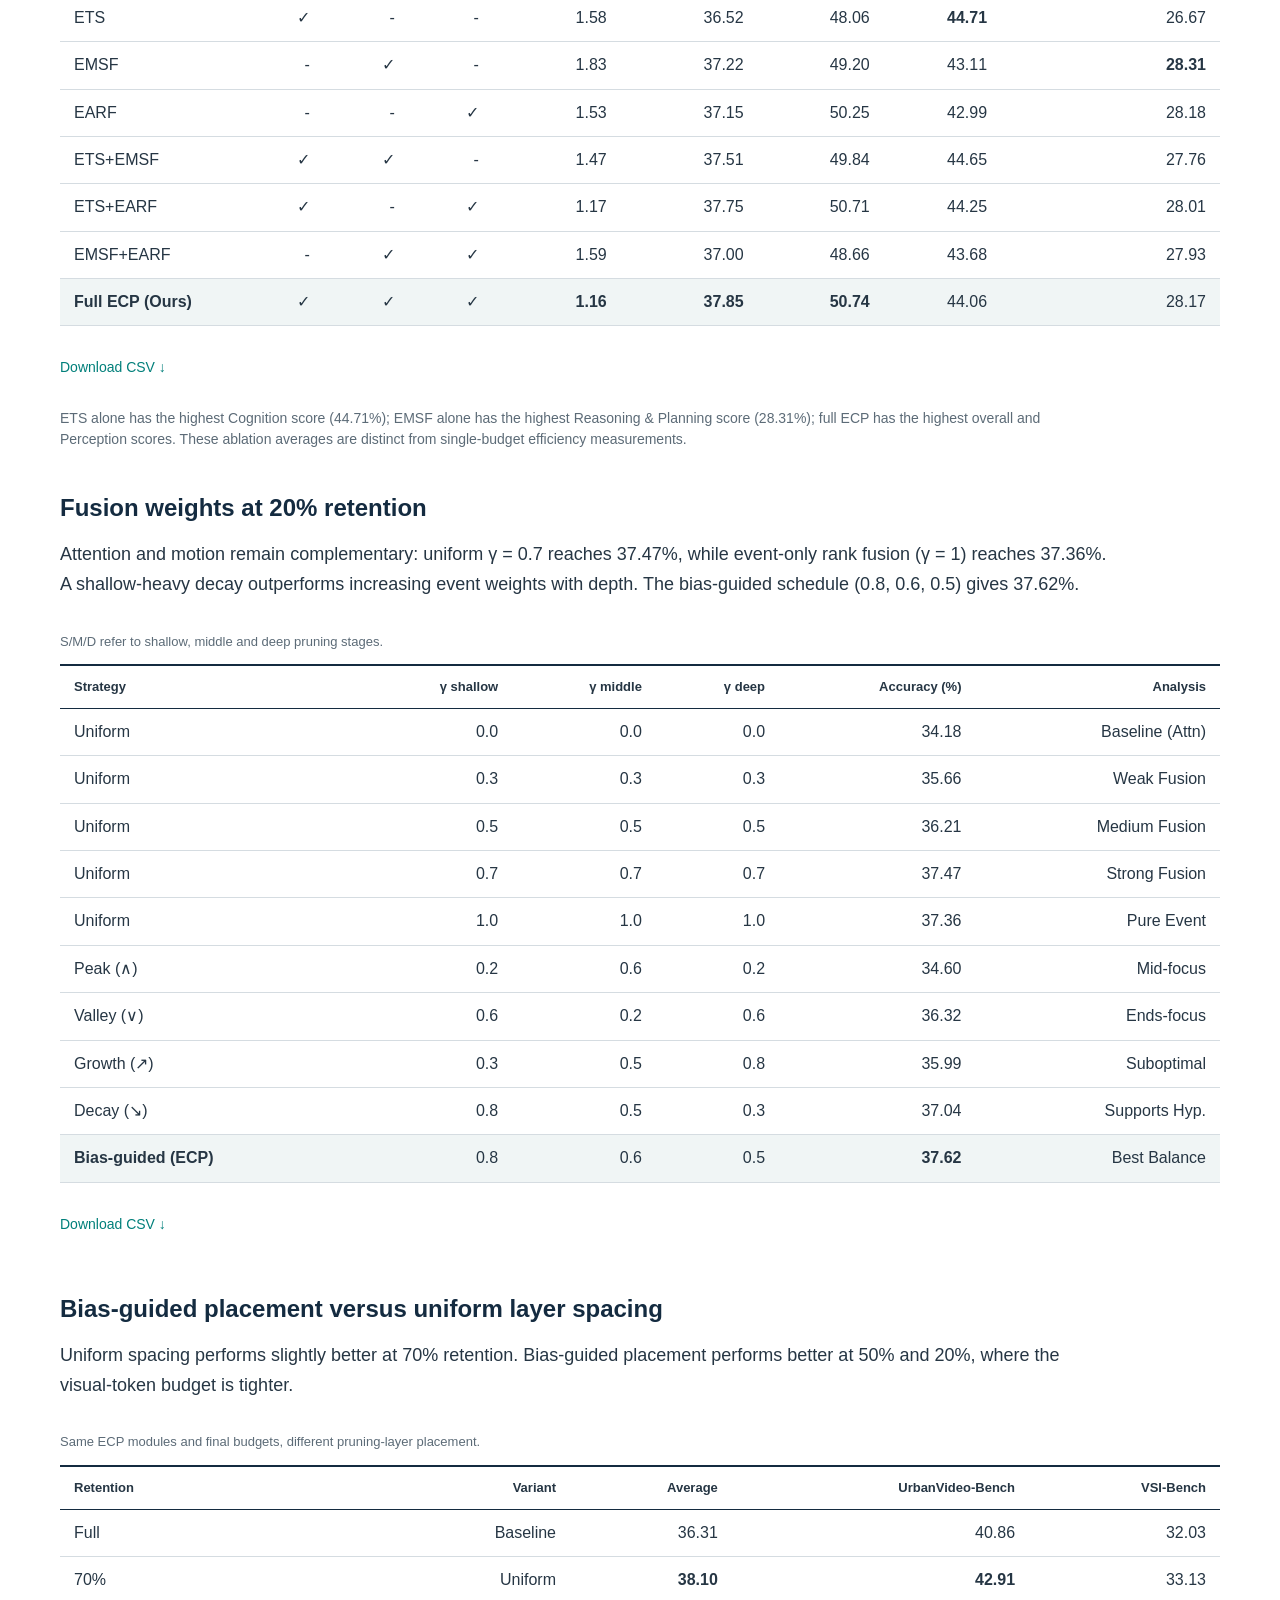
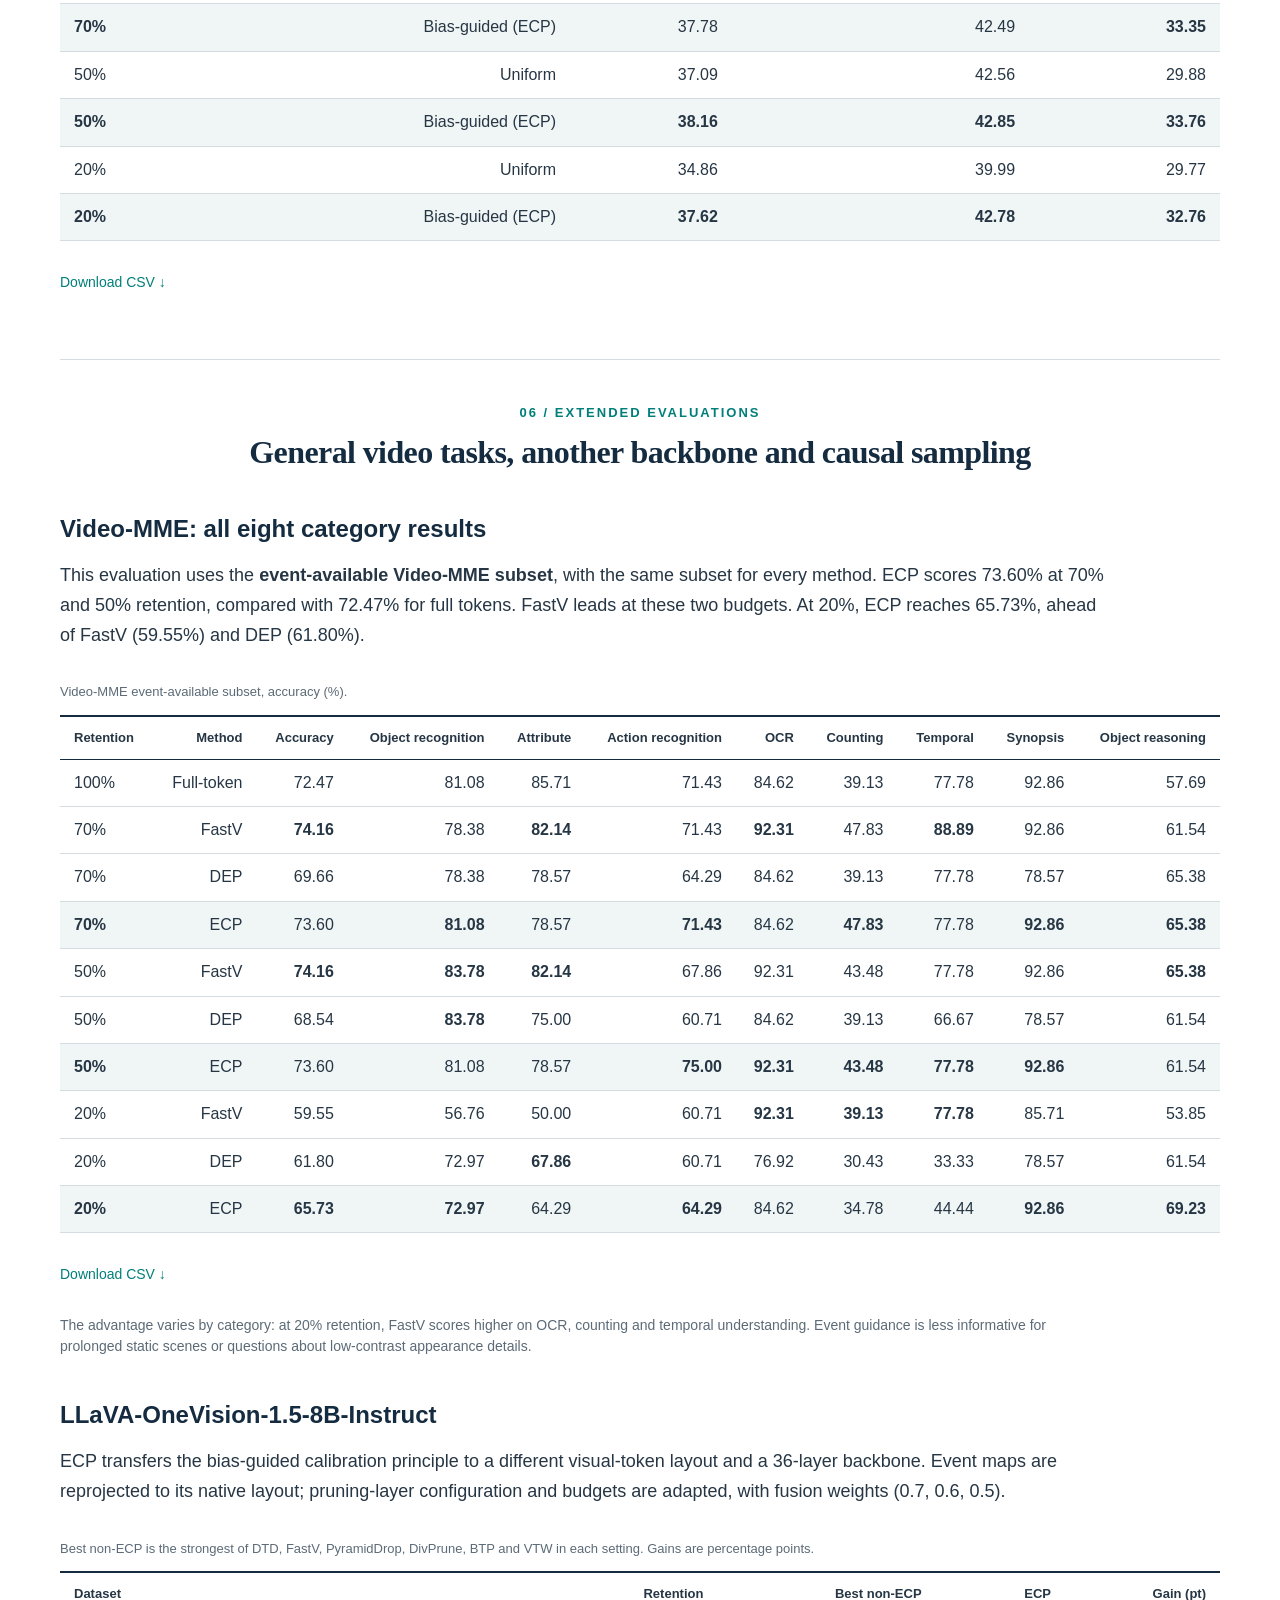
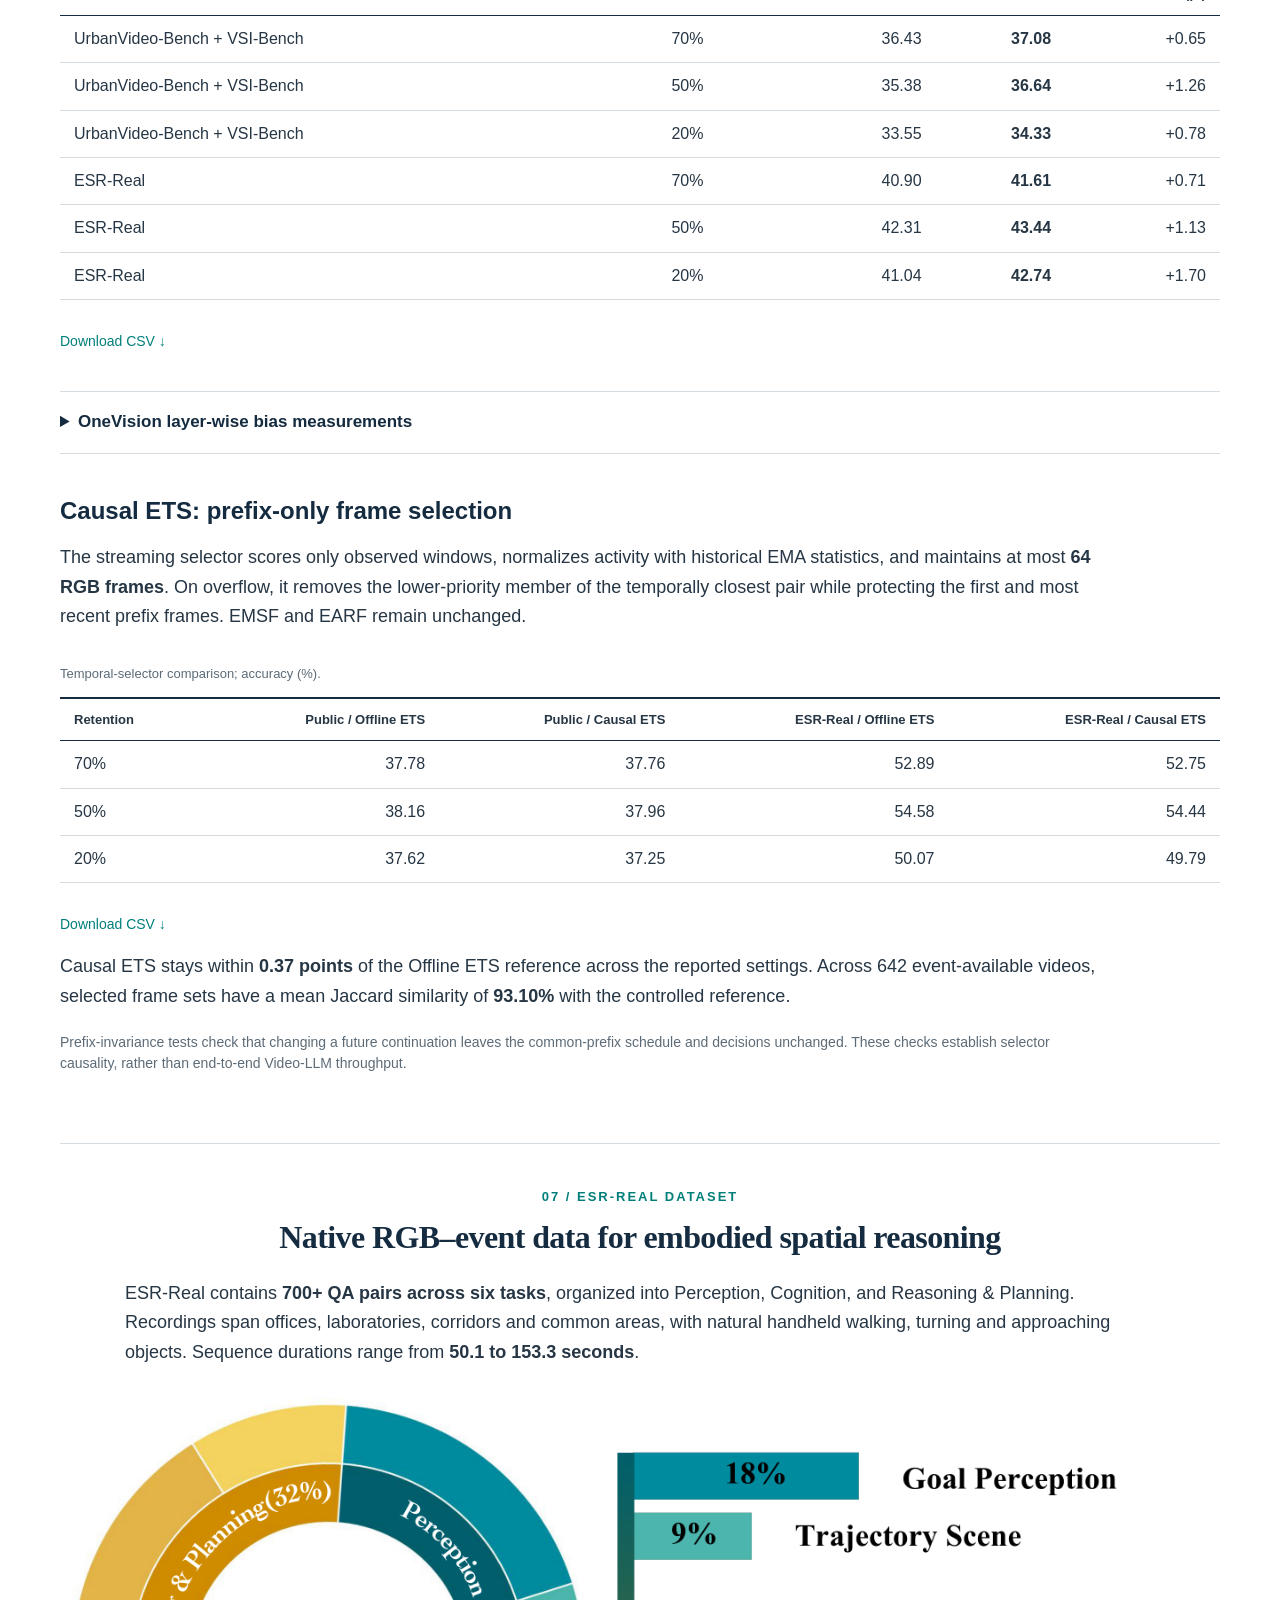
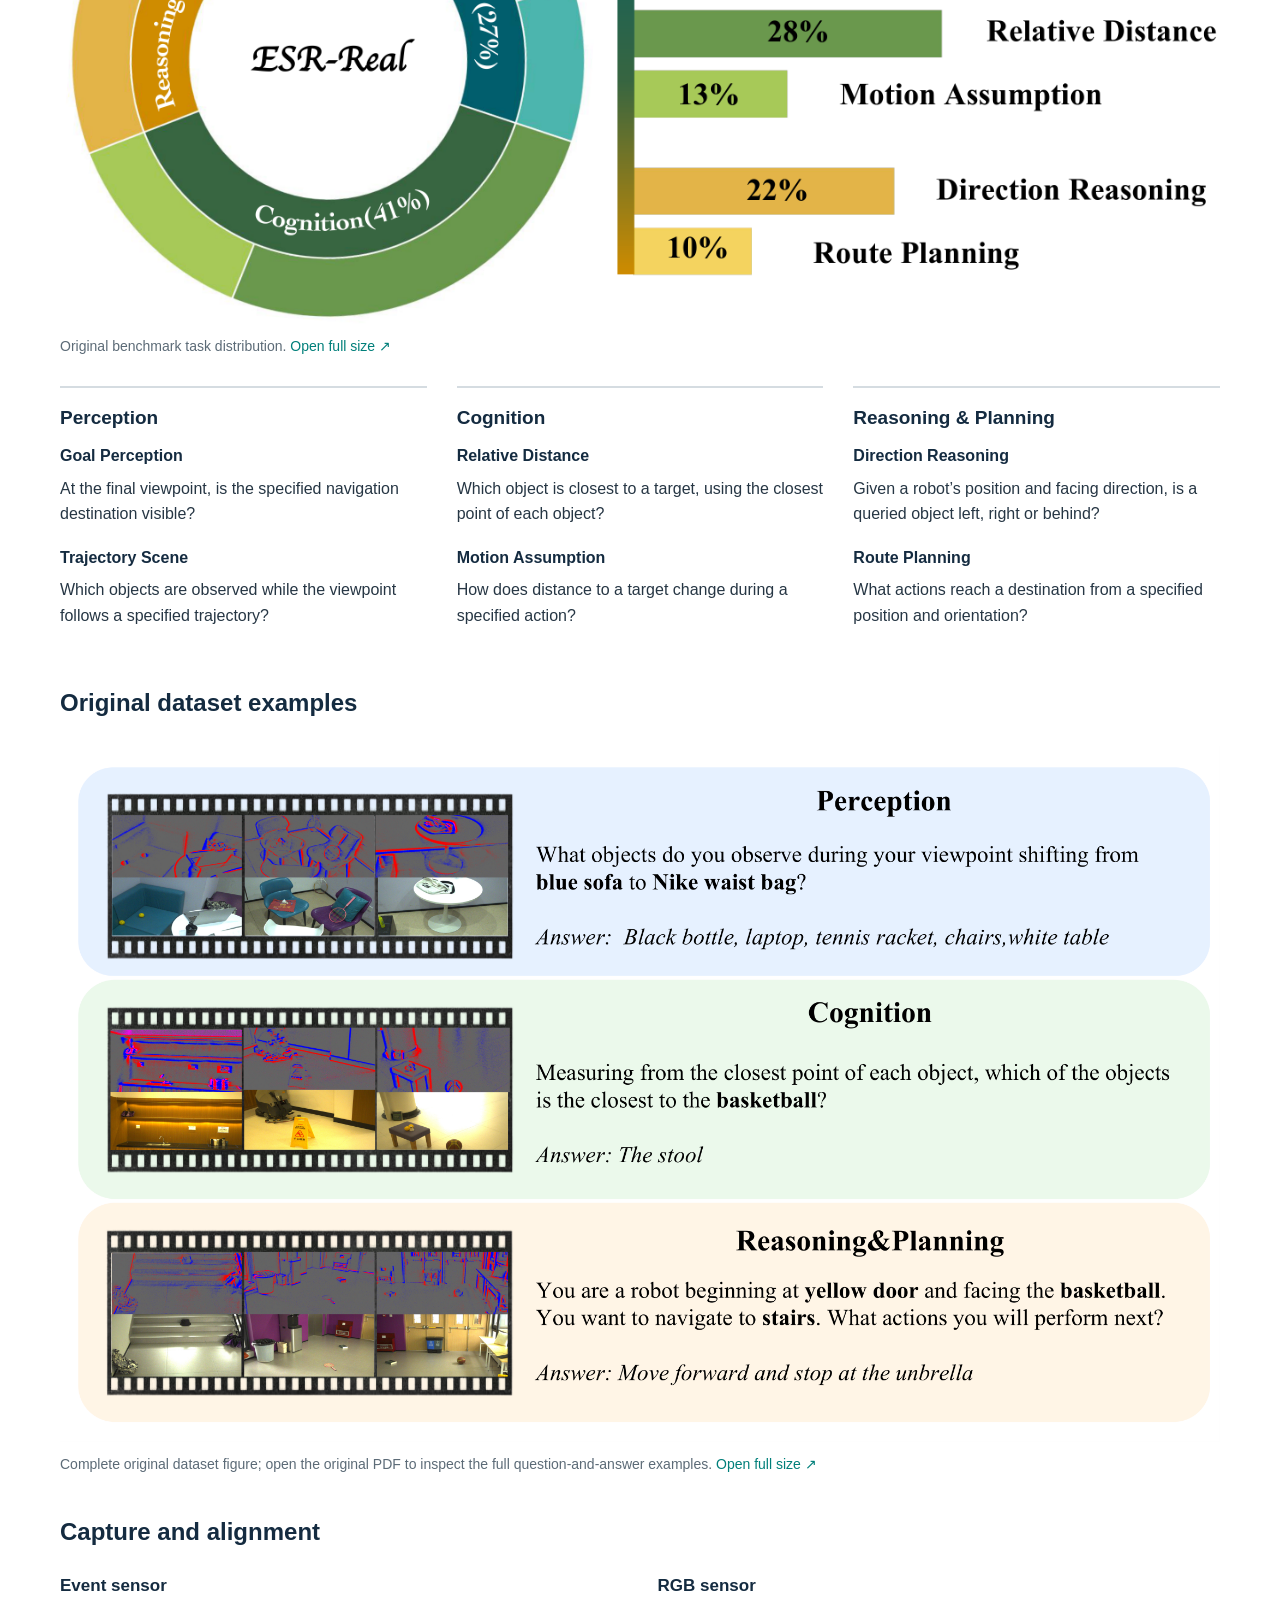
==== commit b4fa4f65: "Expand EventPrune page with complete paper results and analyses" ====
--- a/eventprune/index.html
+++ b/eventprune/index.html
@@ -3,7 +3,7 @@
 <head>
   <meta charset="utf-8">
   <meta name="viewport" content="width=device-width, initial-scale=1">
-  <meta name="description" content="EventPrune (NeurIPS 2026): training-free event-assisted visual token pruning for efficient embodied spatial reasoning. Paper, method, results, and ESR-Real.">
+  <meta name="description" content="EventPrune (NeurIPS 2026): training-free event-assisted visual token pruning for efficient embodied spatial reasoning. Complete results, method, ablations, attention analysis, and ESR-Real.">
   <meta property="og:title" content="EventPrune · NeurIPS 2026">
   <meta property="og:description" content="Event-assisted pruning preserves spatial reasoning with 80% fewer visual tokens.">
   <meta property="og:type" content="website">
@@ -14,12 +14,13 @@
   <title>EventPrune · NeurIPS 2026</title>
   <link rel="stylesheet" href="style.css">
   <script src="page.js" defer></script>
+  <link rel="stylesheet" href="research.css">
 </head>
 <body>
   <a class="skip" href="#main">Skip to content</a>
   <nav class="topnav" aria-label="Project navigation">
     <a class="wordmark" href="#top">EventPrune</a>
-    <div><a href="#motivation">Motivation</a><a href="#method">Method</a><a href="#results">Results</a><a href="#dataset">ESR-Real</a><a href="#resources">Resources</a></div>
+    <div><a href="#motivation">Motivation</a><a href="#method">Method</a><a href="#attention">Attention bias</a><a href="#results">Experiments</a><a href="#ablations">Ablations</a><a href="#transfer">Extensions</a><a href="#dataset">ESR-Real</a><a href="#resources">Resources</a></div>
   </nav>
   <main id="main">
     <header id="top" class="hero">
@@ -37,45 +38,76 @@
       <figure class="wide-figure"><a href="assets/method_overview_hero.png" aria-label="Open the full-resolution ECP method figure"><img src="assets/method_overview_hero.png" width="7805" height="3459" alt="Three-stage ECP pipeline: event-guided temporal sampling, motion-saliency filtering, and event–attention ranking fusion."></a><figcaption>ECP progressively removes temporal and spatial redundancy. Click any research figure to inspect it at full resolution.</figcaption></figure>
     </section>
 
+
     <section id="motivation" class="section">
-      <p class="eyebrow">01 / Motivation</p><h2>Preserve structure, beyond attention alone</h2>
+      <p class="eyebrow">01 / Motivation</p><h2>Preserve the geometry needed for reasoning</h2>
       <div class="motivation-grid">
-        <div><p>Embodied spatial reasoning depends on object boundaries and continuous motion during rapid ego-motion. Fragmented token selection can discard the structure needed to answer spatial questions.</p><figure><a href="assets/figure1_structure_comparison.png"><img loading="lazy" src="assets/figure1_structure_comparison.png" width="2825" height="1775" alt="Original paper comparison: existing pruning fragments physical structure, while ECP retains object boundaries."></a><figcaption>Selected Figure 1 panel: qualitative structure retention.</figcaption></figure></div>
-        <div><h3>Observation: peripheral attention sink</h3><p>Across <strong>21,920 frames and 28 layers</strong>, visual attention favors image borders. The middle-layer group reaches a <strong>5.64× peripheral-to-center ratio</strong>, with similar layer-wise profiles across the evaluated datasets (<em>r</em> = 0.897).</p><figure><a href="assets/attention_depth_maps.png"><img loading="lazy" src="assets/attention_depth_maps.png" width="3180" height="704" alt="Shallow, middle and deep attention heatmaps showing greater attention near image borders."></a><figcaption>Event saliency provides a complementary cue for ranking RGB tokens.</figcaption></figure></div>
+        <div><figure class="research-figure "><a href="assets/figure1_structure_comparison.png" aria-label="Open full-resolution figure: Structure retention comparison from Figure 1"><img loading="lazy" src="assets/figure1_structure_comparison.png" width="2825" height="1775" alt="Structure retention comparison from Figure 1"></a><figcaption>Selected Figure 1 panel. Fragmented visual tokens can lose physical structure. <a href="assets/figure1_structure_comparison.png">Open full size ↗</a></figcaption></figure></div>
+        <div><h3>Motion changes what is informative</h3><p>Embodied spatial reasoning requires tracking continuous motion and precise geometry during rapid ego-motion. RGB-only pruning often selects tokens from discrete snapshots; motion-rich moments and object boundaries can disappear under compression.</p><h3>Attention is useful, but can be biased</h3><p>In our evaluated Video-LLM, attention consistently favors image borders. High attention alone can therefore retain peripheral tokens while discarding central structure. Event cameras provide an external cue: asynchronous brightness changes expose motion and geometric boundaries.</p><p>ECP combines this motion prior with semantic attention, using events to guide <strong>which RGB tokens remain</strong>.</p><a href="#attention">Explore the complete attention-bias analysis ↓</a></div>
       </div>
     </section>
 
     <section id="method" class="section">
-      <p class="eyebrow">02 / Method</p><h2>A motion prior, a three-stage cascade</h2>
-      <p>Dense video tokens make spatial reasoning expensive. Event Cascade Pruning (ECP) uses high-frequency event activity to select frames, filter regions, and calibrate token ranking. Events determine pruning scores and masks; they are not added to the model as extra event embeddings. The backbone requires no additional training.</p>
+      <p class="eyebrow">02 / Method</p><h2>A training-free, three-stage cascade</h2>
+      <p>ECP reduces temporal and spatial redundancy in sequence. Event activity determines pruning scores and masks; it is not encoded as additional event embeddings or injected into hidden representations. Retained RGB tokens continue through the backbone, and text and special tokens remain available.</p>
+      <div class="steps">
+        <article><h3><span>ETS</span> Event-guided temporal sampling</h3><p>Partition events into fixed temporal windows and apply a spatiotemporal density filter. Select windows with high event activity <var>S<sub>n</sub></var> and large activity changes, then refine anchors for temporal coverage and map them to RGB keyframes.</p><p class="small-equation">ΔS<sub>n</sub> = |S<sub>n</sub> − S<sub>n−1</sub>|</p></article>
+        <article><h3><span>EMSF</span> Motion-saliency filtering</h3><p>Accumulate temporally aligned events over each token’s spatial support. Min–max normalize the counts within each frame, then keep the highest-saliency candidates before subsequent attention.</p><p class="small-equation">K = ⌊ρN⌋ &nbsp; · &nbsp; keep top-K saliency</p></article>
+        <article><h3><span>EARF</span> Event–attention ranking fusion</h3><p>Read text-conditioned visual attention from the preceding attention map. Rank-normalize attention and event saliency within each keyframe, fuse the ranks, and retain top-K RGB tokens at selected layers.</p><p class="small-equation">S = (1 − γ<sub>l</sub>) R(A) + γ<sub>l</sub> R(M)</p></article>
+      </div>
+      <div class="subsection"><h3>Why fuse ranks?</h3><p>Attention scores and event density both have long-tailed distributions. A direct weighted sum of raw scores can be dominated by outliers or by the modality with the larger numerical scale. Per-frame rank projection maps both signals to a shared range while preserving their ordering. Layers with more consistent peripheral bias receive stronger event calibration; deeper layers retain more semantic flexibility.</p><figure class="research-figure "><a href="assets/long_tail.pdf" aria-label="Open full-resolution figure: Original long-tailed attention-score and event-density distributions"><img loading="lazy" src="assets/long_tail.png" width="2599" height="874" alt="Original long-tailed attention-score and event-density distributions"></a><figcaption>Original appendix figure: both score distributions are strongly skewed, motivating rank-based fusion. <a href="assets/long_tail.pdf">Open full size ↗</a></figcaption></figure></div>
+      <details class="research-details"><summary>How can calibration improve the downstream key–value context?</summary><div class="details-body"><p>The appendix interprets the mechanism through the active keys and values retained for later attention. An event-unsupported peripheral token may have a high attention rank and a low event rank. When its attention rank is near 1 and its event rank near 0, its fused score is approximately <strong>1 − γ<sub>l</sub></strong>; a token supported by both cues can score near 1.</p><p>After per-keyframe top-K selection, the retained visual tokens are merged across frames. Removed visual keys and values are no longer forwarded to subsequent layers. This is an analytical interpretation of how calibrated selection changes the active context; it does not imply that all peripheral tokens should be removed. Peripheral tokens with strong event support can still be retained.</p></div></details>
+    </section>
 
-      <div class="steps">
-        <article><h3><span>ETS</span> Anchor motion-rich moments</h3><p>Density-filtered event activity and changes locate informative temporal windows. Refine these anchors for coverage and select the corresponding RGB keyframes.</p></article>
-        <article><h3><span>EMSF</span> Filter event-inactive regions</h3><p>Accumulate events over each visual token’s spatial support, normalize saliency within a frame, and retain motion-salient candidates before attention.</p></article>
-        <article><h3><span>EARF</span> Calibrate attention with motion</h3><p>Fuse per-frame ranks of attention and event saliency, retain top-K RGB tokens, and use smaller event weights in deeper layers.</p></article>
-      </div>
+    <section id="attention" class="section">
+      <p class="eyebrow">03 / Attention-bias analysis</p><h2>From spatial heatmaps to layer-wise evidence</h2>
+      <p>The analysis covers <strong>21,920 frames across all 28 layers</strong>: 472 UrbanVideo-Bench videos (15,104 frames) and 213 VSI-Bench videos (6,816 frames). The complete original figure below includes the heatmaps and both layer-wise line plots.</p>
+      <figure class="research-figure "><a href="assets/attention_bias_full.pdf" aria-label="Open full-resolution figure: Complete attention-bias figure: heatmaps, peripheral-to-center ratios and Cohen’s d across layers"><img loading="lazy" src="assets/attention_bias_full.png" width="2385" height="1238" alt="Complete attention-bias figure: heatmaps, peripheral-to-center ratios and Cohen’s d across layers"></a><figcaption>(a) Spatial attention maps. (b) Peripheral/center ratio by layer. (c) Bias consistency, measured by Cohen’s d. The two line plots compare UrbanVideo-Bench and VSI-Bench. <a href="assets/attention_bias_full.pdf">Open full size ↗</a></figcaption></figure>
+      <div class="explanation-grid"><article><h3>(a) Where attention accumulates</h3><p>Border and corner regions receive stronger attention than central regions. The peripheral-to-center ratio exceeds 1 in every evaluated layer.</p></article><article><h3>(b) How strong the bias is</h3><p>The middle-layer group (8–16) reaches a 5.64× peripheral/center ratio. The pooled per-layer statistics peak at layer 9 (9.53×). Dataset-wise profiles correlate at <em>r</em> = 0.897.</p></article><article><h3>(c) How consistent the bias is</h3><p>Cohen’s <em>d</em> accounts for variation as well as mean bias. Shallow layers show stronger consistency, motivating earlier intervention and stronger event calibration.</p></article></div>
+      <div class="subsection"><h3>Layer-group statistics</h3><div class="table-wrap research-table" tabindex="0" role="region" aria-label="Ratios use center attention as the baseline."><table class="" data-result-table="attention_groups"><caption>Ratios use center attention as the baseline.</caption><thead><tr><th scope="col">Stage</th><th scope="col">Layers</th><th scope="col">Peripheral/center</th><th scope="col">Corner/center</th><th scope="col">Edge/center</th><th scope="col">Cohen’s d</th></tr></thead><tbody><tr class=""><th scope="row">Shallow</th><td>0–7</td><td>3.35×</td><td>10.20×</td><td>2.40×</td><td>1.97</td></tr><tr class=""><th scope="row">Middle</th><td>8–16</td><td>5.64×</td><td>22.80×</td><td>4.20×</td><td>1.26</td></tr><tr class=""><th scope="row">Deep</th><td>17–27</td><td>2.86×</td><td>6.10×</td><td>2.30×</td><td>1.04</td></tr></tbody></table></div><p class="fine">Attention maps are standardized to a 12 × 18 grid: 8 corner tokens, 68 edge tokens and 140 center tokens. Peripheral = corner ∪ edge (76 of 216 tokens).</p></div>
+      <details class="research-details"><summary>All 28 layers: ratios, effect sizes and t-statistics</summary><div class="details-body"><div class="table-wrap research-table" tabindex="0" role="region" aria-label="Per-layer statistics, n = 21,920; all layers satisfy p &amp;lt; 10⁻¹⁰."><table class="" data-result-table="attention_layers"><caption>Per-layer statistics, n = 21,920; all layers satisfy p &lt; 10⁻¹⁰.</caption><thead><tr><th scope="col">Layer</th><th scope="col">Corner/center</th><th scope="col">Edge/center</th><th scope="col">Peripheral/center</th><th scope="col">Cohen’s d</th><th scope="col">t-statistic</th></tr></thead><tbody><tr class=""><th scope="row">0</th><td>7.70</td><td>1.80</td><td>2.41</td><td>2.24</td><td>331</td></tr><tr class=""><th scope="row">1</th><td>7.00</td><td>1.80</td><td>2.31</td><td>2.09</td><td>310</td></tr><tr class=""><th scope="row">2</th><td>7.60</td><td>1.90</td><td>2.48</td><td>1.88</td><td>279</td></tr><tr class=""><th scope="row">3</th><td>12.30</td><td>2.70</td><td>3.75</td><td>2.30</td><td>341</td></tr><tr class=""><th scope="row">4</th><td>9.20</td><td>2.30</td><td>3.05</td><td>2.01</td><td>297</td></tr><tr class=""><th scope="row">5</th><td>16.80</td><td>3.20</td><td>4.66</td><td>1.99</td><td>295</td></tr><tr class=""><th scope="row">6</th><td>6.40</td><td>1.70</td><td>2.18</td><td>1.56</td><td>231</td></tr><tr class=""><th scope="row">7</th><td>20.30</td><td>4.20</td><td>5.92</td><td>1.72</td><td>254</td></tr><tr class=""><th scope="row">8</th><td>19.40</td><td>3.60</td><td>5.26</td><td>1.73</td><td>256</td></tr><tr class=""><th scope="row">9</th><td>47.70</td><td>5.00</td><td>9.53</td><td>1.35</td><td>200</td></tr><tr class=""><th scope="row">10</th><td>18.90</td><td>3.20</td><td>4.89</td><td>1.59</td><td>235</td></tr><tr class=""><th scope="row">11</th><td>18.00</td><td>4.50</td><td>5.89</td><td>1.41</td><td>209</td></tr><tr class=""><th scope="row">12</th><td>12.40</td><td>4.10</td><td>4.95</td><td>1.26</td><td>187</td></tr><tr class=""><th scope="row">13</th><td>8.00</td><td>3.90</td><td>4.31</td><td>0.95</td><td>141</td></tr><tr class=""><th scope="row">14</th><td>13.70</td><td>4.90</td><td>5.82</td><td>0.99</td><td>146</td></tr><tr class=""><th scope="row">15</th><td>9.00</td><td>3.30</td><td>3.87</td><td>1.23</td><td>182</td></tr><tr class=""><th scope="row">16</th><td>12.60</td><td>5.50</td><td>6.25</td><td>0.80</td><td>118</td></tr><tr class=""><th scope="row">17</th><td>9.70</td><td>3.50</td><td>4.20</td><td>1.08</td><td>160</td></tr><tr class=""><th scope="row">18</th><td>4.00</td><td>2.10</td><td>2.33</td><td>1.04</td><td>154</td></tr><tr class=""><th scope="row">19</th><td>3.80</td><td>2.40</td><td>2.57</td><td>0.91</td><td>134</td></tr><tr class=""><th scope="row">20</th><td>5.00</td><td>2.60</td><td>2.84</td><td>1.10</td><td>163</td></tr><tr class=""><th scope="row">21</th><td>8.10</td><td>2.70</td><td>3.23</td><td>1.11</td><td>165</td></tr><tr class=""><th scope="row">22</th><td>10.20</td><td>2.90</td><td>3.64</td><td>1.00</td><td>148</td></tr><tr class=""><th scope="row">23</th><td>7.30</td><td>2.40</td><td>2.92</td><td>1.11</td><td>164</td></tr><tr class=""><th scope="row">24</th><td>4.40</td><td>1.80</td><td>2.11</td><td>1.01</td><td>150</td></tr><tr class=""><th scope="row">25</th><td>6.30</td><td>2.30</td><td>2.72</td><td>1.04</td><td>154</td></tr><tr class=""><th scope="row">26</th><td>5.70</td><td>2.10</td><td>2.47</td><td>1.04</td><td>153</td></tr><tr class=""><th scope="row">27</th><td>5.90</td><td>2.00</td><td>2.44</td><td>0.98</td><td>145</td></tr></tbody></table></div><a class="data-link" href="data/attention_layers.csv" download>Download CSV ↓</a></div></details>
     </section>
 
     <section id="results" class="section">
-      <p class="eyebrow">03 / Results</p><h2>Fewer tokens, stronger spatial reasoning</h2>
-      <p>Qwen2.5-VL-7B-Instruct on UrbanVideo-Bench and VSI-Bench with simulated events. Average accuracy covers 13 tasks. The full-token reference is <strong>36.31%</strong>.</p>
-      <div class="table-wrap"><table><caption>Average accuracy (%) by visual-token retention</caption><thead><tr><th scope="col">Method</th><th scope="col">70% tokens</th><th scope="col">50% tokens</th><th scope="col">20% tokens</th></tr></thead><tbody><tr><th scope="row">FastV</th><td>36.28</td><td>35.67</td><td>32.64</td></tr><tr><th scope="row">DivPrune</th><td>36.16</td><td>36.77</td><td>34.40</td></tr><tr class="ours"><th scope="row">ECP</th><td>37.78</td><td>38.16</td><td>37.62</td></tr></tbody></table></div>
-      <div class="results-grid"><div><h3>Model-side efficiency at 20% tokens</h3><div class="table-wrap"><table><thead><tr><th scope="col">Metric</th><th scope="col">Full tokens</th><th scope="col">ECP</th></tr></thead><tbody><tr><th scope="row">Latency (s)</th><td>2.10</td><td>1.11</td></tr><tr><th scope="row">GFLOPs</th><td>294.6</td><td>141.9</td></tr><tr><th scope="row">Memory (MB)</th><td>18,848</td><td>16,637</td></tr></tbody></table></div><p class="fine">Model-side inference with prepared RGB–event inputs; offline event synthesis is excluded.</p></div><div><h3>With native events</h3><p class="native-result">54.58% <span>vs. 51.90%</span></p><p>On ESR-Real at 50% token retention, ECP improves accuracy by <strong>2.68 percentage points</strong> over the full-token baseline.</p><p>At 20% retention on the public benchmarks, ECP improves over FastV by 4.98 points and DivPrune by 3.22 points.</p></div></div>
+      <p class="eyebrow">04 / Complete experimental results</p><h2>All comparison methods, budgets and tasks</h2>
+      <p>The primary backbone is <strong>Qwen2.5-VL-7B-Instruct</strong>. Public evaluation covers 13 selected ego-motion-centric tasks from UrbanVideo-Bench and VSI-Bench with simulated events. ESR-Real evaluates six tasks with native events. All methods use the same codebase, NVIDIA A6000 GPUs, FlashAttention-2 and greedy decoding.</p>
+      <p class="results-scope">RGB-only baselines: DTD, FastV, PyramidDrop, DivPrune, BTP, VTW and VisionZip. <strong>Direct Event Pruning (DEP)</strong> directly uses token-aligned event density, controlling for access to events. Every reported pruning budget is retained below.</p>
+      <div class="benchmark-grid"><article class="benchmark-summary"><h3>UrbanVideo-Bench + VSI-Bench</h3><div class="table-wrap research-table" tabindex="0" role="region" aria-label="Avg.Acc (%). Full-token reference (100%): &lt;strong&gt;36.31&lt;/strong&gt;."><table class="" data-result-table="public_summary"><caption>Avg.Acc (%). Full-token reference (100%): <strong>36.31</strong>.</caption><thead><tr><th scope="col">Method</th><th scope="col">70% tokens</th><th scope="col">50% tokens</th><th scope="col">20% tokens</th></tr></thead><tbody><tr class=""><th scope="row">DTD</th><td>36.36</td><td>36.55</td><td>35.37</td></tr><tr class=""><th scope="row">FastV</th><td>36.28</td><td>35.67</td><td>32.64</td></tr><tr class=""><th scope="row">PyramidDrop</th><td>36.73</td><td>35.67</td><td>33.12</td></tr><tr class=""><th scope="row">DivPrune</th><td>36.16</td><td>36.77</td><td>34.40</td></tr><tr class=""><th scope="row">BTP</th><td>35.95</td><td>35.09</td><td>33.34</td></tr><tr class=""><th scope="row">VTW</th><td>36.45</td><td>33.84</td><td>30.50</td></tr><tr class=""><th scope="row">VisionZip</th><td>36.64</td><td>36.54</td><td>35.79</td></tr><tr class=""><th scope="row">DEP</th><td>36.88</td><td>33.28</td><td>29.95</td></tr><tr class="ours"><th scope="row">ECP</th><td><strong>37.78</strong></td><td><strong>38.16</strong></td><td><strong>37.62</strong></td></tr></tbody></table></div></article><article class="benchmark-summary"><h3>ESR-Real · native events</h3><div class="table-wrap research-table" tabindex="0" role="region" aria-label="Avg.Acc (%). Full-token reference (100%): &lt;strong&gt;51.90&lt;/strong&gt;."><table class="" data-result-table="esr_summary"><caption>Avg.Acc (%). Full-token reference (100%): <strong>51.90</strong>.</caption><thead><tr><th scope="col">Method</th><th scope="col">70% tokens</th><th scope="col">50% tokens</th><th scope="col">20% tokens</th></tr></thead><tbody><tr class=""><th scope="row">DTD</th><td>51.20</td><td>49.51</td><td>46.40</td></tr><tr class=""><th scope="row">FastV</th><td>51.48</td><td>48.94</td><td>39.77</td></tr><tr class=""><th scope="row">PyramidDrop</th><td>51.20</td><td>50.49</td><td>39.49</td></tr><tr class=""><th scope="row">DivPrune</th><td>50.92</td><td>50.21</td><td>45.56</td></tr><tr class=""><th scope="row">BTP</th><td>50.21</td><td>50.21</td><td>43.30</td></tr><tr class=""><th scope="row">VTW</th><td>50.78</td><td>43.58</td><td>39.07</td></tr><tr class=""><th scope="row">VisionZip</th><td>48.45</td><td>49.05</td><td>44.76</td></tr><tr class=""><th scope="row">DEP</th><td>50.60</td><td>41.50</td><td>40.20</td></tr><tr class="ours"><th scope="row">ECP</th><td><strong>52.89</strong></td><td><strong>54.58</strong></td><td><strong>50.07</strong></td></tr></tbody></table></div></article></div>
+      <p class="fine">These are the reported average accuracies; task-level breakdowns follow. ECP rows are shaded. Bold denotes the best pruning result per budget, with ties involving ECP emphasized on ECP only.</p>
+      <details class="result-details" open><summary>Public spatial benchmarks: all methods and 13 tasks</summary><div class="details-body"><div class="result-toolbar"><div class="budget-controls" role="group" aria-label="Public spatial benchmarks visual-token retention"><button type="button" data-budget="20" data-target="public-matrix" aria-pressed="true">20% tokens</button><button type="button" data-budget="50" data-target="public-matrix" aria-pressed="false">50% tokens</button><button type="button" data-budget="70" data-target="public-matrix" aria-pressed="false">70% tokens</button><button type="button" data-budget="all" data-target="public-matrix" aria-pressed="false">All budgets</button></div><a class="data-link" href="data/public.csv" download>Download all budgets (CSV) ↓</a></div><p class="scroll-hint">Scroll horizontally to inspect every task. Bold marks the best pruning score within each budget; an ECP tie is emphasized on ECP only.</p><div class="table-wrap research-table" tabindex="0" role="region" aria-label="Public spatial benchmarks complete per-task results"><table id="public-matrix" class="matrix public-matrix" data-result-table="public"><caption>Public spatial benchmarks: full-token reference and task-level scores (%)</caption><thead><tr><th scope="col">Method</th><th scope="col">Avg.Acc (%)</th><th scope="col">Start/end position</th><th scope="col">Goal detection</th><th scope="col">Relative distance</th><th scope="col">Proximity</th><th scope="col">Association reasoning</th><th scope="col">Landmark positioning</th><th scope="col">Object recall</th><th scope="col">Scene recall</th><th scope="col">Absolute distance</th><th scope="col">Cognitive map</th><th scope="col">Relative direction</th><th scope="col">Route planning</th><th scope="col">High-level planning</th></tr></thead><tbody><tr data-retention="100" data-method="Full tokens" class="reference-row"><th scope="row">Full tokens (100%)</th><td>36.31</td><td>55.10</td><td>39.79</td><td>44.51</td><td>50.00</td><td>16.90</td><td>37.41</td><td>65.79</td><td>69.70</td><td>23.05</td><td>51.43</td><td>34.74</td><td>29.53</td><td>45.23</td></tr><tr class="budget-label" data-retention="70" hidden><th colspan="15">70% visual-token retention</th></tr><tr data-retention="70" data-method="DTD" class="" hidden><th scope="row">DTD</th><td>36.36</td><td>55.10</td><td>39.44</td><td>42.63</td><td>46.88</td><td>15.96</td><td>37.76</td><td>63.16</td><td>69.70</td><td>24.01</td><td>51.45</td><td>35.74</td><td>29.53</td><td>46.61</td></tr><tr data-retention="70" data-method="FastV" class="" hidden><th scope="row">FastV</th><td>36.28</td><td>57.14</td><td>39.08</td><td>44.51</td><td>50.00</td><td>16.90</td><td>37.41</td><td>65.79</td><td>69.70</td><td>23.47</td><td>51.87</td><td>34.54</td><td>28.86</td><td>44.49</td></tr><tr data-retention="70" data-method="PyramidDrop" class="" hidden><th scope="row">PyramidDrop</th><td>36.73</td><td>53.06</td><td>40.49</td><td>44.83</td><td>46.88</td><td>15.96</td><td>36.71</td><td>65.79</td><td>69.70</td><td>23.85</td><td><strong>53.53</strong></td><td>35.54</td><td>30.87</td><td>44.49</td></tr><tr data-retention="70" data-method="DivPrune" class="" hidden><th scope="row">DivPrune</th><td>36.16</td><td>55.10</td><td>39.79</td><td>43.26</td><td>46.88</td><td>15.96</td><td>37.06</td><td>65.79</td><td>69.70</td><td>23.53</td><td>52.28</td><td>35.14</td><td>30.87</td><td>42.80</td></tr><tr data-retention="70" data-method="BTP" class="" hidden><th scope="row">BTP</th><td>35.95</td><td>57.14</td><td>39.44</td><td>43.26</td><td>46.88</td><td>17.37</td><td>36.71</td><td>65.79</td><td>69.70</td><td>23.31</td><td>51.45</td><td>34.14</td><td>28.19</td><td>44.49</td></tr><tr data-retention="70" data-method="VTW" class="" hidden><th scope="row">VTW</th><td>36.45</td><td>57.14</td><td>39.44</td><td>44.83</td><td>50.00</td><td>17.84</td><td>36.71</td><td>65.79</td><td>69.70</td><td>23.97</td><td>51.45</td><td>35.14</td><td>30.20</td><td>42.80</td></tr><tr data-retention="70" data-method="VisionZip" class="" hidden><th scope="row">VisionZip</th><td>36.64</td><td>53.06</td><td>40.00</td><td>43.57</td><td>50.00</td><td><strong>19.25</strong></td><td>36.71</td><td><strong>68.42</strong></td><td>69.70</td><td>23.15</td><td>53.47</td><td>36.34</td><td>30.87</td><td>42.32</td></tr><tr data-retention="70" data-method="DEP" class="" hidden><th scope="row">DEP</th><td>36.88</td><td>53.10</td><td>38.30</td><td>45.80</td><td>50.00</td><td>18.80</td><td><strong>37.80</strong></td><td>68.40</td><td>69.70</td><td>24.28</td><td>53.50</td><td><strong>36.55</strong></td><td>28.90</td><td>41.50</td></tr><tr data-retention="70" data-method="ECP" class="ours" hidden><th scope="row">ECP</th><td><strong>37.78</strong></td><td><strong>59.18</strong></td><td><strong>40.49</strong></td><td><strong>49.22</strong></td><td><strong>56.25</strong></td><td>17.37</td><td>37.76</td><td>65.79</td><td><strong>69.70</strong></td><td><strong>24.32</strong></td><td>52.70</td><td>33.94</td><td><strong>31.54</strong></td><td><strong>50.00</strong></td></tr><tr class="budget-label" data-retention="50" hidden><th colspan="15">50% visual-token retention</th></tr><tr data-retention="50" data-method="DTD" class="" hidden><th scope="row">DTD</th><td>36.55</td><td>59.18</td><td>39.44</td><td>42.01</td><td>53.12</td><td>17.37</td><td>35.31</td><td>63.16</td><td>69.70</td><td>24.17</td><td>53.11</td><td>35.14</td><td>29.53</td><td>47.03</td></tr><tr data-retention="50" data-method="FastV" class="" hidden><th scope="row">FastV</th><td>35.67</td><td>51.02</td><td>37.32</td><td>42.32</td><td>46.88</td><td>17.37</td><td>37.06</td><td>65.79</td><td>66.67</td><td>22.14</td><td>50.21</td><td>34.74</td><td>30.20</td><td>47.46</td></tr><tr data-retention="50" data-method="PyramidDrop" class="" hidden><th scope="row">PyramidDrop</th><td>35.67</td><td>51.02</td><td>39.79</td><td>41.69</td><td>46.88</td><td>16.43</td><td><strong>37.41</strong></td><td>65.79</td><td>69.70</td><td>22.16</td><td>50.62</td><td>34.74</td><td>28.86</td><td>45.76</td></tr><tr data-retention="50" data-method="DivPrune" class="" hidden><th scope="row">DivPrune</th><td>36.77</td><td>48.98</td><td>39.79</td><td>44.51</td><td>46.88</td><td>18.31</td><td>35.31</td><td>63.16</td><td>69.70</td><td>24.05</td><td>53.53</td><td><strong>36.14</strong></td><td>29.53</td><td>46.61</td></tr><tr data-retention="50" data-method="BTP" class="" hidden><th scope="row">BTP</th><td>35.09</td><td>51.02</td><td>40.49</td><td>40.13</td><td>50.00</td><td>15.96</td><td>35.66</td><td>65.79</td><td>69.70</td><td>22.20</td><td>49.38</td><td>34.14</td><td>30.20</td><td>43.64</td></tr><tr data-retention="50" data-method="VTW" class="" hidden><th scope="row">VTW</th><td>33.84</td><td>42.86</td><td>33.45</td><td>38.87</td><td>53.12</td><td>14.08</td><td>34.97</td><td>68.42</td><td><strong>72.73</strong></td><td>22.44</td><td>49.38</td><td>34.74</td><td>30.87</td><td>38.98</td></tr><tr data-retention="50" data-method="VisionZip" class="" hidden><th scope="row">VisionZip</th><td>36.54</td><td>53.06</td><td>41.38</td><td>41.69</td><td>53.12</td><td><strong>19.72</strong></td><td>37.06</td><td>68.42</td><td>69.70</td><td>23.41</td><td>51.84</td><td>35.74</td><td>30.87</td><td>43.15</td></tr><tr data-retention="50" data-method="DEP" class="" hidden><th scope="row">DEP</th><td>33.28</td><td>38.80</td><td>32.80</td><td>38.20</td><td>53.10</td><td>15.00</td><td>34.60</td><td><strong>71.10</strong></td><td>72.70</td><td>21.18</td><td>49.00</td><td>35.14</td><td>30.20</td><td>36.50</td></tr><tr data-retention="50" data-method="ECP" class="ours" hidden><th scope="row">ECP</th><td><strong>38.16</strong></td><td><strong>59.18</strong></td><td><strong>42.25</strong></td><td><strong>50.47</strong></td><td><strong>53.12</strong></td><td>18.78</td><td>37.06</td><td>63.16</td><td>69.70</td><td><strong>24.50</strong></td><td><strong>54.36</strong></td><td>34.14</td><td><strong>32.21</strong></td><td><strong>48.73</strong></td></tr><tr class="budget-label" data-retention="20"><th colspan="15">20% visual-token retention</th></tr><tr data-retention="20" data-method="DTD" class=""><th scope="row">DTD</th><td>35.37</td><td>51.02</td><td>37.68</td><td>39.50</td><td>50.00</td><td>16.43</td><td>35.31</td><td>65.79</td><td>72.73</td><td>22.58</td><td>52.28</td><td>33.53</td><td>29.53</td><td>47.88</td></tr><tr data-retention="20" data-method="FastV" class=""><th scope="row">FastV</th><td>32.64</td><td>28.57</td><td>29.58</td><td>33.23</td><td>46.88</td><td>14.55</td><td>31.82</td><td>57.89</td><td>63.64</td><td>22.79</td><td>47.72</td><td>32.73</td><td><strong>34.23</strong></td><td>49.58</td></tr><tr data-retention="20" data-method="PyramidDrop" class=""><th scope="row">PyramidDrop</th><td>33.12</td><td>26.53</td><td>31.69</td><td>33.86</td><td>46.88</td><td>15.96</td><td>32.52</td><td>63.16</td><td>66.67</td><td>21.50</td><td>53.53</td><td>32.53</td><td>31.54</td><td>48.31</td></tr><tr data-retention="20" data-method="DivPrune" class=""><th scope="row">DivPrune</th><td>34.40</td><td>32.65</td><td>36.97</td><td>36.36</td><td>56.25</td><td>16.90</td><td>34.62</td><td>60.53</td><td>66.67</td><td>20.33</td><td>49.79</td><td>35.74</td><td>27.52</td><td>51.27</td></tr><tr data-retention="20" data-method="BTP" class=""><th scope="row">BTP</th><td>33.34</td><td>30.61</td><td>33.10</td><td>35.11</td><td>56.25</td><td>12.68</td><td>33.92</td><td>65.79</td><td>66.67</td><td>19.95</td><td>51.87</td><td>34.74</td><td>30.20</td><td>47.88</td></tr><tr data-retention="20" data-method="VTW" class=""><th scope="row">VTW</th><td>30.50</td><td>20.41</td><td>32.75</td><td>36.36</td><td>53.12</td><td>13.15</td><td>32.17</td><td>42.11</td><td>54.55</td><td>12.14</td><td>47.72</td><td>35.54</td><td>30.20</td><td>41.95</td></tr><tr data-retention="20" data-method="VisionZip" class=""><th scope="row">VisionZip</th><td>35.79</td><td>36.73</td><td><strong>40.34</strong></td><td>40.44</td><td>46.88</td><td>17.84</td><td>34.62</td><td>63.16</td><td>69.70</td><td>22.52</td><td>52.24</td><td>36.15</td><td>31.54</td><td>48.96</td></tr><tr data-retention="20" data-method="DEP" class=""><th scope="row">DEP</th><td>29.95</td><td>22.40</td><td>30.70</td><td>36.10</td><td><strong>59.40</strong></td><td>12.20</td><td>30.10</td><td>42.10</td><td>51.50</td><td>11.11</td><td>44.10</td><td><strong>37.35</strong></td><td>30.90</td><td>42.30</td></tr><tr data-retention="20" data-method="ECP" class="ours"><th scope="row">ECP</th><td><strong>37.62</strong></td><td><strong>55.10</strong></td><td>38.03</td><td><strong>44.20</strong></td><td>56.25</td><td><strong>20.19</strong></td><td><strong>36.36</strong></td><td><strong>73.68</strong></td><td><strong>72.73</strong></td><td><strong>23.05</strong></td><td><strong>54.36</strong></td><td>36.95</td><td>30.20</td><td><strong>52.12</strong></td></tr></tbody></table></div></div></details><details class="result-details" open><summary>ESR-Real: all methods and 6 tasks</summary><div class="details-body"><div class="result-toolbar"><div class="budget-controls" role="group" aria-label="ESR-Real visual-token retention"><button type="button" data-budget="20" data-target="esr-matrix" aria-pressed="true">20% tokens</button><button type="button" data-budget="50" data-target="esr-matrix" aria-pressed="false">50% tokens</button><button type="button" data-budget="70" data-target="esr-matrix" aria-pressed="false">70% tokens</button><button type="button" data-budget="all" data-target="esr-matrix" aria-pressed="false">All budgets</button></div><a class="data-link" href="data/esr.csv" download>Download all budgets (CSV) ↓</a></div><p class="scroll-hint">Scroll horizontally to inspect every task. Bold marks the best pruning score within each budget; an ECP tie is emphasized on ECP only.</p><div class="table-wrap research-table" tabindex="0" role="region" aria-label="ESR-Real complete per-task results"><table id="esr-matrix" class="matrix esr-matrix" data-result-table="esr"><caption>ESR-Real: full-token reference and task-level scores (%)</caption><thead><tr><th scope="col">Method</th><th scope="col">Avg.Acc (%)</th><th scope="col">Goal perception</th><th scope="col">Trajectory scene</th><th scope="col">Relative distance</th><th scope="col">Motion assumption</th><th scope="col">Direction reasoning</th><th scope="col">Route planning</th></tr></thead><tbody><tr data-retention="100" data-method="Full tokens" class="reference-row"><th scope="row">Full tokens (100%)</th><td>51.90</td><td>63.28</td><td>31.75</td><td>69.35</td><td>39.56</td><td>30.82</td><td>63.77</td></tr><tr class="budget-label" data-retention="70" hidden><th colspan="8">70% visual-token retention</th></tr><tr data-retention="70" data-method="DTD" class="" hidden><th scope="row">DTD</th><td>51.20</td><td><strong>65.62</strong></td><td>28.57</td><td>67.34</td><td>35.16</td><td>30.82</td><td>66.67</td></tr><tr data-retention="70" data-method="FastV" class="" hidden><th scope="row">FastV</th><td>51.48</td><td>62.50</td><td>34.92</td><td>68.34</td><td>37.36</td><td>30.82</td><td>63.77</td></tr><tr data-retention="70" data-method="PyramidDrop" class="" hidden><th scope="row">PyramidDrop</th><td>51.20</td><td>60.94</td><td>30.16</td><td><strong>69.85</strong></td><td>37.36</td><td>29.56</td><td>66.67</td></tr><tr data-retention="70" data-method="DivPrune" class="" hidden><th scope="row">DivPrune</th><td>50.92</td><td>62.50</td><td>33.33</td><td>68.84</td><td>38.46</td><td>27.67</td><td>63.77</td></tr><tr data-retention="70" data-method="BTP" class="" hidden><th scope="row">BTP</th><td>50.21</td><td>60.94</td><td>31.75</td><td>68.34</td><td>36.26</td><td>28.30</td><td>63.77</td></tr><tr data-retention="70" data-method="VTW" class="" hidden><th scope="row">VTW</th><td>50.78</td><td>57.81</td><td>31.75</td><td><strong>69.85</strong></td><td>37.36</td><td>29.56</td><td>66.67</td></tr><tr data-retention="70" data-method="VisionZip" class="" hidden><th scope="row">VisionZip</th><td>48.45</td><td>59.38</td><td>31.75</td><td>68.84</td><td>34.07</td><td><strong>31.45</strong></td><td>65.22</td></tr><tr data-retention="70" data-method="DEP" class="" hidden><th scope="row">DEP</th><td>50.60</td><td>60.20</td><td>28.60</td><td>68.30</td><td>37.40</td><td>29.60</td><td>68.10</td></tr><tr data-retention="70" data-method="ECP" class="ours" hidden><th scope="row">ECP</th><td><strong>52.89</strong></td><td>64.06</td><td><strong>38.10</strong></td><td>68.84</td><td><strong>39.56</strong></td><td>30.82</td><td><strong>68.12</strong></td></tr><tr class="budget-label" data-retention="50" hidden><th colspan="8">50% visual-token retention</th></tr><tr data-retention="50" data-method="DTD" class="" hidden><th scope="row">DTD</th><td>49.51</td><td>64.06</td><td>28.57</td><td>65.83</td><td>34.07</td><td>26.42</td><td>68.12</td></tr><tr data-retention="50" data-method="FastV" class="" hidden><th scope="row">FastV</th><td>48.94</td><td>63.28</td><td>31.75</td><td>64.32</td><td>36.26</td><td>26.42</td><td>62.32</td></tr><tr data-retention="50" data-method="PyramidDrop" class="" hidden><th scope="row">PyramidDrop</th><td>50.49</td><td>63.28</td><td>33.33</td><td>65.83</td><td>37.36</td><td>29.56</td><td>63.77</td></tr><tr data-retention="50" data-method="DivPrune" class="" hidden><th scope="row">DivPrune</th><td>50.21</td><td>65.62</td><td>30.16</td><td>64.82</td><td>40.66</td><td>27.67</td><td>62.32</td></tr><tr data-retention="50" data-method="BTP" class="" hidden><th scope="row">BTP</th><td>50.21</td><td>63.28</td><td>34.92</td><td>64.32</td><td>38.46</td><td>28.30</td><td>65.22</td></tr><tr data-retention="50" data-method="VTW" class="" hidden><th scope="row">VTW</th><td>43.58</td><td>64.84</td><td>26.98</td><td>47.24</td><td>31.87</td><td>28.30</td><td>59.42</td></tr><tr data-retention="50" data-method="VisionZip" class="" hidden><th scope="row">VisionZip</th><td>49.05</td><td>60.16</td><td>33.33</td><td>65.33</td><td>37.36</td><td>31.45</td><td>66.67</td></tr><tr data-retention="50" data-method="DEP" class="" hidden><th scope="row">DEP</th><td>41.50</td><td>64.80</td><td>27.00</td><td>42.70</td><td>27.50</td><td>27.00</td><td>59.40</td></tr><tr data-retention="50" data-method="ECP" class="ours" hidden><th scope="row">ECP</th><td><strong>54.58</strong></td><td><strong>67.97</strong></td><td><strong>38.10</strong></td><td><strong>69.85</strong></td><td><strong>40.66</strong></td><td><strong>32.70</strong></td><td><strong>69.57</strong></td></tr><tr class="budget-label" data-retention="20"><th colspan="8">20% visual-token retention</th></tr><tr data-retention="20" data-method="DTD" class=""><th scope="row">DTD</th><td>46.40</td><td>66.41</td><td>25.40</td><td>55.78</td><td>34.07</td><td>27.04</td><td>62.32</td></tr><tr data-retention="20" data-method="FastV" class=""><th scope="row">FastV</th><td>39.77</td><td>66.41</td><td>20.63</td><td>37.19</td><td>34.07</td><td>25.79</td><td>55.07</td></tr><tr data-retention="20" data-method="PyramidDrop" class=""><th scope="row">PyramidDrop</th><td>39.49</td><td>66.41</td><td>23.81</td><td>29.65</td><td>38.46</td><td>28.30</td><td>59.42</td></tr><tr data-retention="20" data-method="DivPrune" class=""><th scope="row">DivPrune</th><td>45.56</td><td>67.19</td><td>28.57</td><td>48.24</td><td>35.16</td><td>31.45</td><td>59.42</td></tr><tr data-retention="20" data-method="BTP" class=""><th scope="row">BTP</th><td>43.30</td><td>66.41</td><td>20.63</td><td>49.25</td><td>34.07</td><td>25.16</td><td>57.97</td></tr><tr data-retention="20" data-method="VTW" class=""><th scope="row">VTW</th><td>39.07</td><td>62.50</td><td>23.81</td><td>28.64</td><td>35.16</td><td>33.96</td><td>56.52</td></tr><tr data-retention="20" data-method="VisionZip" class=""><th scope="row">VisionZip</th><td>44.76</td><td>63.28</td><td>26.98</td><td>57.79</td><td>32.97</td><td>29.56</td><td>57.97</td></tr><tr data-retention="20" data-method="DEP" class=""><th scope="row">DEP</th><td>40.20</td><td>65.60</td><td>28.60</td><td>29.10</td><td>37.40</td><td><strong>34.60</strong></td><td>52.20</td></tr><tr data-retention="20" data-method="ECP" class="ours"><th scope="row">ECP</th><td><strong>50.07</strong></td><td><strong>67.19</strong></td><td><strong>31.75</strong></td><td><strong>60.30</strong></td><td><strong>38.46</strong></td><td>28.93</td><td><strong>69.57</strong></td></tr></tbody></table></div></div></details>
+      <div class="subsection" id="efficiency"><h3>Efficiency: the complete reported comparison</h3><p>At 20% retention, ECP achieves <strong>1.11 s latency, 141.9 GFLOPs and 16,637 MB peak memory</strong>: 1.89× speedup and 52% fewer GFLOPs relative to full tokens.</p><div class="table-wrap research-table" tabindex="0" role="region" aria-label="UrbanVideo-Bench, 20% visual-token retention. Lower is better for all cost metrics."><table class="" data-result-table="efficiency"><caption>UrbanVideo-Bench, 20% visual-token retention. Lower is better for all cost metrics.</caption><thead><tr><th scope="col">Method</th><th scope="col">Retention</th><th scope="col">Latency (s)</th><th scope="col">GFLOPs</th><th scope="col">Memory (MB)</th></tr></thead><tbody><tr class=""><th scope="row">Full tokens</th><td>-</td><td>2.10</td><td>294.6</td><td>18848</td></tr><tr class=""><th scope="row">DTD</th><td>20%</td><td>1.80</td><td>185.9</td><td>16880</td></tr><tr class=""><th scope="row">FastV</th><td>20%</td><td>1.16</td><td>173.9</td><td>17068</td></tr><tr class=""><th scope="row">VTW</th><td>20%</td><td>1.18</td><td>189.8</td><td>17200</td></tr><tr class=""><th scope="row">PyramidDrop</th><td>20%</td><td>1.24</td><td>187.5</td><td>17169</td></tr><tr class=""><th scope="row">DivPrune</th><td>20%</td><td>1.25</td><td>187.1</td><td>17169</td></tr><tr class=""><th scope="row">BTP</th><td>20%</td><td>1.55</td><td>187.5</td><td>17169</td></tr><tr class="ours"><th scope="row">ECP</th><td>20%</td><td><strong>1.11</strong></td><td><strong>141.9</strong></td><td><strong>16637</strong></td></tr></tbody></table></div><a class="data-link" href="data/efficiency.csv" download>Download CSV ↓</a><p class="fine">Reported cost is model-side inference with native or precomputed event inputs. Offline vid2e synthesis for RGB-only benchmarks is excluded. The table includes the methods with costs reported in the paper.</p><details class="research-details"><summary>How are simulated events produced?</summary><div class="details-body"><p>vid2e processes each original RGB video at its native frame rate and synthesizes events between adjacent original frames. The reported settings are positive and negative contrast thresholds <var>c<sub>p</sub> = c<sub>n</sub> = 0.2</var> and refractory period <var>t<sub>ref</sub> = 0</var>. ETS scores the full simulated stream; EMSF and EARF use event windows aligned with retained RGB keyframes. ESR-Real uses hardware events and requires no event simulation.</p></div></details></div>
+      <div class="subsection" id="qualitative"><h3>Inspect the retained tokens</h3><p>The same two time points illustrate how each selection family distributes tokens. Attention-based selection emphasizes borders in these examples; diversity-based selection leaves isolated patches, while ECP retains more continuous object contours.</p><div class="qual-controls" role="group" aria-label="Qualitative pruning method"><button type="button" data-qual="original" aria-pressed="false">Full tokens</button><button type="button" data-qual="attention" aria-pressed="false">Attention</button><button type="button" data-qual="diversity" aria-pressed="false">Diversity</button><button type="button" data-qual="ecp" aria-pressed="true">ECP</button></div><div class="qual-grid"><figure><a id="qual-link-3" href="assets/qual_ecp_3.png"><img id="qual-frame-3" loading="lazy" src="assets/qual_ecp_3.png" width="540" height="744" alt="ECP retained tokens at frame 3"></a><figcaption>Frame 3 · <span data-qual-label>ECP</span></figcaption></figure><figure><a id="qual-link-9" href="assets/qual_ecp_9.png"><img id="qual-frame-9" loading="lazy" src="assets/qual_ecp_9.png" width="594" height="812" alt="ECP retained tokens at frame 9"></a><figcaption>Frame 9 · <span data-qual-label>ECP</span></figcaption></figure></div><details class="research-details"><summary>Open the complete paper comparison across time</summary><div class="details-body"><figure class="research-figure "><a href="assets/qualitative_full.pdf" aria-label="Open full-resolution figure: Complete original qualitative comparison across time and four pruning rows"><img loading="lazy" src="assets/qualitative_full.png" width="3497" height="1315" alt="Complete original qualitative comparison across time and four pruning rows"></a><figcaption>Original paper figure with its questions, responses, frames and annotations intact. <a href="assets/qualitative_full.pdf">Open full size ↗</a></figcaption></figure></div></details></div>
+    </section>
+
+    <section id="ablations" class="section">
+      <p class="eyebrow">05 / Ablation studies</p><h2>Which parts of the cascade matter?</h2>
+      <div class="subsection"><h3>Component combinations and task categories</h3><p>The baseline is <strong>36.31% accuracy at 2.08 s</strong> in this ablation. Results average the 70%, 50% and 20% retention settings. The full cascade reaches 37.85% at 1.16 s; the category breakdown also shows that individual components can perform better on particular abilities.</p><div class="table-wrap research-table" tabindex="0" role="region" aria-label="Complete component combinations; accuracy (%) and latency averaged across the three retention settings."><table class="" data-result-table="component_categories"><caption>Complete component combinations; accuracy (%) and latency averaged across the three retention settings.</caption><thead><tr><th scope="col">Variant</th><th scope="col">ETS</th><th scope="col">EMSF</th><th scope="col">EARF</th><th scope="col">Latency (s)</th><th scope="col">Avg.Acc (%)</th><th scope="col">Perception</th><th scope="col">Cognition</th><th scope="col">Reasoning &amp; planning</th></tr></thead><tbody><tr class=""><th scope="row">ETS</th><td>✓</td><td>-</td><td>-</td><td>1.58</td><td>36.52</td><td>48.06</td><td><strong>44.71</strong></td><td>26.67</td></tr><tr class=""><th scope="row">EMSF</th><td>-</td><td>✓</td><td>-</td><td>1.83</td><td>37.22</td><td>49.20</td><td>43.11</td><td><strong>28.31</strong></td></tr><tr class=""><th scope="row">EARF</th><td>-</td><td>-</td><td>✓</td><td>1.53</td><td>37.15</td><td>50.25</td><td>42.99</td><td>28.18</td></tr><tr class=""><th scope="row">ETS+EMSF</th><td>✓</td><td>✓</td><td>-</td><td>1.47</td><td>37.51</td><td>49.84</td><td>44.65</td><td>27.76</td></tr><tr class=""><th scope="row">ETS+EARF</th><td>✓</td><td>-</td><td>✓</td><td>1.17</td><td>37.75</td><td>50.71</td><td>44.25</td><td>28.01</td></tr><tr class=""><th scope="row">EMSF+EARF</th><td>-</td><td>✓</td><td>✓</td><td>1.59</td><td>37.00</td><td>48.66</td><td>43.68</td><td>27.93</td></tr><tr class="ours"><th scope="row">Full ECP (Ours)</th><td>✓</td><td>✓</td><td>✓</td><td><strong>1.16</strong></td><td><strong>37.85</strong></td><td><strong>50.74</strong></td><td>44.06</td><td>28.17</td></tr></tbody></table></div><a class="data-link" href="data/component_categories.csv" download>Download CSV ↓</a><p class="fine">ETS alone has the highest Cognition score (44.71%); EMSF alone has the highest Reasoning &amp; Planning score (28.31%); full ECP has the highest overall and Perception scores. These ablation averages are distinct from single-budget efficiency measurements.</p></div>
+      <div class="subsection"><h3>Fusion weights at 20% retention</h3><p>Attention and motion remain complementary: uniform γ = 0.7 reaches 37.47%, while event-only rank fusion (γ = 1) reaches 37.36%. A shallow-heavy decay outperforms increasing event weights with depth. The bias-guided schedule (0.8, 0.6, 0.5) gives 37.62%.</p><div class="table-wrap research-table" tabindex="0" role="region" aria-label="S/M/D refer to shallow, middle and deep pruning stages."><table class="" data-result-table="fusion"><caption>S/M/D refer to shallow, middle and deep pruning stages.</caption><thead><tr><th scope="col">Strategy</th><th scope="col">γ shallow</th><th scope="col">γ middle</th><th scope="col">γ deep</th><th scope="col">Accuracy (%)</th><th scope="col">Analysis</th></tr></thead><tbody><tr class=""><th scope="row">Uniform</th><td>0.0</td><td>0.0</td><td>0.0</td><td>34.18</td><td>Baseline (Attn)</td></tr><tr class=""><th scope="row">Uniform</th><td>0.3</td><td>0.3</td><td>0.3</td><td>35.66</td><td>Weak Fusion</td></tr><tr class=""><th scope="row">Uniform</th><td>0.5</td><td>0.5</td><td>0.5</td><td>36.21</td><td>Medium Fusion</td></tr><tr class=""><th scope="row">Uniform</th><td>0.7</td><td>0.7</td><td>0.7</td><td>37.47</td><td>Strong Fusion</td></tr><tr class=""><th scope="row">Uniform</th><td>1.0</td><td>1.0</td><td>1.0</td><td>37.36</td><td>Pure Event</td></tr><tr class=""><th scope="row">Peak (∧)</th><td>0.2</td><td>0.6</td><td>0.2</td><td>34.60</td><td>Mid-focus</td></tr><tr class=""><th scope="row">Valley (∨)</th><td>0.6</td><td>0.2</td><td>0.6</td><td>36.32</td><td>Ends-focus</td></tr><tr class=""><th scope="row">Growth (↗)</th><td>0.3</td><td>0.5</td><td>0.8</td><td>35.99</td><td>Suboptimal</td></tr><tr class=""><th scope="row">Decay (↘)</th><td>0.8</td><td>0.5</td><td>0.3</td><td>37.04</td><td>Supports Hyp.</td></tr><tr class="ours"><th scope="row">Bias-guided (ECP)</th><td>0.8</td><td>0.6</td><td>0.5</td><td><strong>37.62</strong></td><td>Best Balance</td></tr></tbody></table></div><a class="data-link" href="data/fusion.csv" download>Download CSV ↓</a></div>
+      <div class="subsection"><h3>Bias-guided placement versus uniform layer spacing</h3><p>Uniform spacing performs slightly better at 70% retention. Bias-guided placement performs better at 50% and 20%, where the visual-token budget is tighter.</p><div class="table-wrap research-table" tabindex="0" role="region" aria-label="Same ECP modules and final budgets, different pruning-layer placement."><table class="" data-result-table="layer_placement"><caption>Same ECP modules and final budgets, different pruning-layer placement.</caption><thead><tr><th scope="col">Retention</th><th scope="col">Variant</th><th scope="col">Average</th><th scope="col">UrbanVideo-Bench</th><th scope="col">VSI-Bench</th></tr></thead><tbody><tr class=""><th scope="row">Full</th><td>Baseline</td><td>36.31</td><td>40.86</td><td>32.03</td></tr><tr class=""><th scope="row">70%</th><td>Uniform</td><td><strong>38.10</strong></td><td><strong>42.91</strong></td><td>33.13</td></tr><tr class="ours"><th scope="row">70%</th><td>Bias-guided (ECP)</td><td>37.78</td><td>42.49</td><td><strong>33.35</strong></td></tr><tr class=""><th scope="row">50%</th><td>Uniform</td><td>37.09</td><td>42.56</td><td>29.88</td></tr><tr class="ours"><th scope="row">50%</th><td>Bias-guided (ECP)</td><td><strong>38.16</strong></td><td><strong>42.85</strong></td><td><strong>33.76</strong></td></tr><tr class=""><th scope="row">20%</th><td>Uniform</td><td>34.86</td><td>39.99</td><td>29.77</td></tr><tr class="ours"><th scope="row">20%</th><td>Bias-guided (ECP)</td><td><strong>37.62</strong></td><td><strong>42.78</strong></td><td><strong>32.76</strong></td></tr></tbody></table></div><a class="data-link" href="data/layer_placement.csv" download>Download CSV ↓</a></div>
+    </section>
+
+    <section id="transfer" class="section">
+      <p class="eyebrow">06 / Extended evaluations</p><h2>General video tasks, another backbone and causal sampling</h2>
+      <div class="subsection" id="videomme"><h3>Video-MME: all eight category results</h3><p>This evaluation uses the <strong>event-available Video-MME subset</strong>, with the same subset for every method. ECP scores 73.60% at 70% and 50% retention, compared with 72.47% for full tokens. FastV leads at these two budgets. At 20%, ECP reaches 65.73%, ahead of FastV (59.55%) and DEP (61.80%).</p><div class="table-wrap research-table" tabindex="0" role="region" aria-label="Video-MME event-available subset, accuracy (%)."><table class="" data-result-table="videomme"><caption>Video-MME event-available subset, accuracy (%).</caption><thead><tr><th scope="col">Retention</th><th scope="col">Method</th><th scope="col">Accuracy</th><th scope="col">Object recognition</th><th scope="col">Attribute</th><th scope="col">Action recognition</th><th scope="col">OCR</th><th scope="col">Counting</th><th scope="col">Temporal</th><th scope="col">Synopsis</th><th scope="col">Object reasoning</th></tr></thead><tbody><tr class=""><th scope="row">100%</th><td>Full-token</td><td>72.47</td><td>81.08</td><td>85.71</td><td>71.43</td><td>84.62</td><td>39.13</td><td>77.78</td><td>92.86</td><td>57.69</td></tr><tr class=""><th scope="row">70%</th><td>FastV</td><td><strong>74.16</strong></td><td>78.38</td><td><strong>82.14</strong></td><td>71.43</td><td><strong>92.31</strong></td><td>47.83</td><td><strong>88.89</strong></td><td>92.86</td><td>61.54</td></tr><tr class=""><th scope="row">70%</th><td>DEP</td><td>69.66</td><td>78.38</td><td>78.57</td><td>64.29</td><td>84.62</td><td>39.13</td><td>77.78</td><td>78.57</td><td>65.38</td></tr><tr class="ours"><th scope="row">70%</th><td>ECP</td><td>73.60</td><td><strong>81.08</strong></td><td>78.57</td><td><strong>71.43</strong></td><td>84.62</td><td><strong>47.83</strong></td><td>77.78</td><td><strong>92.86</strong></td><td><strong>65.38</strong></td></tr><tr class=""><th scope="row">50%</th><td>FastV</td><td><strong>74.16</strong></td><td><strong>83.78</strong></td><td><strong>82.14</strong></td><td>67.86</td><td>92.31</td><td>43.48</td><td>77.78</td><td>92.86</td><td><strong>65.38</strong></td></tr><tr class=""><th scope="row">50%</th><td>DEP</td><td>68.54</td><td><strong>83.78</strong></td><td>75.00</td><td>60.71</td><td>84.62</td><td>39.13</td><td>66.67</td><td>78.57</td><td>61.54</td></tr><tr class="ours"><th scope="row">50%</th><td>ECP</td><td>73.60</td><td>81.08</td><td>78.57</td><td><strong>75.00</strong></td><td><strong>92.31</strong></td><td><strong>43.48</strong></td><td><strong>77.78</strong></td><td><strong>92.86</strong></td><td>61.54</td></tr><tr class=""><th scope="row">20%</th><td>FastV</td><td>59.55</td><td>56.76</td><td>50.00</td><td>60.71</td><td><strong>92.31</strong></td><td><strong>39.13</strong></td><td><strong>77.78</strong></td><td>85.71</td><td>53.85</td></tr><tr class=""><th scope="row">20%</th><td>DEP</td><td>61.80</td><td>72.97</td><td><strong>67.86</strong></td><td>60.71</td><td>76.92</td><td>30.43</td><td>33.33</td><td>78.57</td><td>61.54</td></tr><tr class="ours"><th scope="row">20%</th><td>ECP</td><td><strong>65.73</strong></td><td><strong>72.97</strong></td><td>64.29</td><td><strong>64.29</strong></td><td>84.62</td><td>34.78</td><td>44.44</td><td><strong>92.86</strong></td><td><strong>69.23</strong></td></tr></tbody></table></div><a class="data-link" href="data/videomme.csv" download>Download CSV ↓</a><p class="fine">The advantage varies by category: at 20% retention, FastV scores higher on OCR, counting and temporal understanding. Event guidance is less informative for prolonged static scenes or questions about low-contrast appearance details.</p></div>
+      <div class="subsection" id="onevision"><h3>LLaVA-OneVision-1.5-8B-Instruct</h3><p>ECP transfers the bias-guided calibration principle to a different visual-token layout and a 36-layer backbone. Event maps are reprojected to its native layout; pruning-layer configuration and budgets are adapted, with fusion weights (0.7, 0.6, 0.5).</p><div class="table-wrap research-table" tabindex="0" role="region" aria-label="Best non-ECP is the strongest of DTD, FastV, PyramidDrop, DivPrune, BTP and VTW in each setting. Gains are percentage points."><table class="" data-result-table="onevision"><caption>Best non-ECP is the strongest of DTD, FastV, PyramidDrop, DivPrune, BTP and VTW in each setting. Gains are percentage points.</caption><thead><tr><th scope="col">Dataset</th><th scope="col">Retention</th><th scope="col">Best non-ECP</th><th scope="col">ECP</th><th scope="col">Gain (pt)</th></tr></thead><tbody><tr class=""><th scope="row">UrbanVideo-Bench + VSI-Bench</th><td>70%</td><td>36.43</td><td><strong>37.08</strong></td><td>+0.65</td></tr><tr class=""><th scope="row">UrbanVideo-Bench + VSI-Bench</th><td>50%</td><td>35.38</td><td><strong>36.64</strong></td><td>+1.26</td></tr><tr class=""><th scope="row">UrbanVideo-Bench + VSI-Bench</th><td>20%</td><td>33.55</td><td><strong>34.33</strong></td><td>+0.78</td></tr><tr class=""><th scope="row">ESR-Real</th><td>70%</td><td>40.90</td><td><strong>41.61</strong></td><td>+0.71</td></tr><tr class=""><th scope="row">ESR-Real</th><td>50%</td><td>42.31</td><td><strong>43.44</strong></td><td>+1.13</td></tr><tr class=""><th scope="row">ESR-Real</th><td>20%</td><td>41.04</td><td><strong>42.74</strong></td><td>+1.70</td></tr></tbody></table></div><a class="data-link" href="data/onevision.csv" download>Download CSV ↓</a><details class="research-details"><summary>OneVision layer-wise bias measurements</summary><div class="details-body"><div class="table-wrap research-table" tabindex="0" role="region" aria-label="Backbone-specific stages; peripheral-to-center ratios and Cohen’s d."><table class="" data-result-table="onevision_bias"><caption>Backbone-specific stages; peripheral-to-center ratios and Cohen’s d.</caption><thead><tr><th scope="col">Stage</th><th scope="col">Layers</th><th scope="col">Peripheral/center</th><th scope="col">Cohen’s d</th></tr></thead><tbody><tr class=""><th scope="row">Shallow</th><td>L0–9</td><td>2.53×</td><td>1.78</td></tr><tr class=""><th scope="row">Middle</th><td>L10–21</td><td>2.43×</td><td>1.49</td></tr><tr class=""><th scope="row">Deep</th><td>L22–35</td><td>2.20×</td><td>1.11</td></tr></tbody></table></div></div></details></div>
+      <div class="subsection" id="causal-ets"><h3>Causal ETS: prefix-only frame selection</h3><p>The streaming selector scores only observed windows, normalizes activity with historical EMA statistics, and maintains at most <strong>64 RGB frames</strong>. On overflow, it removes the lower-priority member of the temporally closest pair while protecting the first and most recent prefix frames. EMSF and EARF remain unchanged.</p><div class="table-wrap research-table" tabindex="0" role="region" aria-label="Temporal-selector comparison; accuracy (%)."><table class="" data-result-table="causal_ets"><caption>Temporal-selector comparison; accuracy (%).</caption><thead><tr><th scope="col">Retention</th><th scope="col">Public / Offline ETS</th><th scope="col">Public / Causal ETS</th><th scope="col">ESR-Real / Offline ETS</th><th scope="col">ESR-Real / Causal ETS</th></tr></thead><tbody><tr class=""><th scope="row">70%</th><td>37.78</td><td>37.76</td><td>52.89</td><td>52.75</td></tr><tr class=""><th scope="row">50%</th><td>38.16</td><td>37.96</td><td>54.58</td><td>54.44</td></tr><tr class=""><th scope="row">20%</th><td>37.62</td><td>37.25</td><td>50.07</td><td>49.79</td></tr></tbody></table></div><a class="data-link" href="data/causal_ets.csv" download>Download CSV ↓</a><p>Causal ETS stays within <strong>0.37 points</strong> of the Offline ETS reference across the reported settings. Across 642 event-available videos, selected frame sets have a mean Jaccard similarity of <strong>93.10%</strong> with the controlled reference.</p><p class="fine">Prefix-invariance tests check that changing a future continuation leaves the common-prefix schedule and decisions unchanged. These checks establish selector causality, rather than end-to-end Video-LLM throughput.</p></div>
     </section>
 
     <section id="dataset" class="section">
-      <p class="eyebrow">04 / ESR-Real</p><h2>Spatial reasoning with native RGB–event observations</h2>
-      <p>ESR-Real pairs synchronized RGB and event streams with <strong>700+ question–answer pairs across six tasks</strong>, spanning perception, cognition, and reasoning.</p>
-      <div class="scene-grid">
-        <figure><div class="scene-pair"><a href="assets/esr_perception_event_1.png"><img loading="lazy" src="assets/esr_perception_event_1.png" width="1280" height="720" alt="Scene 1: native event observation of an indoor seating area."></a><a href="assets/esr_perception_rgb_1.png"><img loading="lazy" src="assets/esr_perception_rgb_1.png" width="1280" height="720" alt="Scene 1: matching RGB observation of the seating area."></a></div><figcaption>Scene 1 · Events / RGB</figcaption></figure>
-        <figure><div class="scene-pair"><a href="assets/esr_reasoning_event_3.png"><img loading="lazy" src="assets/esr_reasoning_event_3.png" width="1280" height="720" alt="Scene 2: native event observation of tables and a basketball."></a><a href="assets/esr_reasoning_rgb_3.png"><img loading="lazy" src="assets/esr_reasoning_rgb_3.png" width="1280" height="720" alt="Scene 2: matching RGB observation showing a basketball to the left of the tables."></a></div><figcaption>Scene 2 · Events / RGB</figcaption></figure>
-      </div>
-      <div class="qa"><h3>Illustrative question</h3><p>In Scene 2, where is the basketball relative to the tables? <strong>(A)</strong></p><ul><li><strong>A.</strong> To the left</li><li><strong>B.</strong> To the right</li><li><strong>C.</strong> Horizontally aligned</li><li><strong>D.</strong> Not visible</li></ul></div>
+      <p class="eyebrow">07 / ESR-Real dataset</p><h2>Native RGB–event data for embodied spatial reasoning</h2>
+      <p>ESR-Real contains <strong>700+ QA pairs across six tasks</strong>, organized into Perception, Cognition, and Reasoning &amp; Planning. Recordings span offices, laboratories, corridors and common areas, with natural handheld walking, turning and approaching objects. Sequence durations range from <strong>50.1 to 153.3 seconds</strong>.</p>
+      <figure class="research-figure "><a href="assets/esr_task_distribution.pdf" aria-label="Open full-resolution figure: ESR-Real distribution across three dimensions and six tasks"><img loading="lazy" src="assets/esr_task_distribution.png" width="2616" height="1192" alt="ESR-Real distribution across three dimensions and six tasks"></a><figcaption>Original benchmark task distribution. <a href="assets/esr_task_distribution.pdf">Open full size ↗</a></figcaption></figure>
+      <div class="task-taxonomy"><article><h3>Perception</h3><dl><dt>Goal Perception</dt><dd>At the final viewpoint, is the specified navigation destination visible?</dd><dt>Trajectory Scene</dt><dd>Which objects are observed while the viewpoint follows a specified trajectory?</dd></dl></article><article><h3>Cognition</h3><dl><dt>Relative Distance</dt><dd>Which object is closest to a target, using the closest point of each object?</dd><dt>Motion Assumption</dt><dd>How does distance to a target change during a specified action?</dd></dl></article><article><h3>Reasoning &amp; Planning</h3><dl><dt>Direction Reasoning</dt><dd>Given a robot’s position and facing direction, is a queried object left, right or behind?</dd><dt>Route Planning</dt><dd>What actions reach a destination from a specified position and orientation?</dd></dl></article></div>
+      <div class="subsection"><h3>Original dataset examples</h3><figure class="research-figure "><a href="assets/esr_dataset_overview.pdf" aria-label="Open full-resolution figure: Complete ESR-Real overview with RGB/event examples and QA across Perception, Cognition and Reasoning &amp; Planning"><img loading="lazy" src="assets/esr_dataset_overview.png" width="4252" height="2552" alt="Complete ESR-Real overview with RGB/event examples and QA across Perception, Cognition and Reasoning &amp; Planning"></a><figcaption>Complete original dataset figure; open the original PDF to inspect the full question-and-answer examples. <a href="assets/esr_dataset_overview.pdf">Open full size ↗</a></figcaption></figure></div>
+      <div class="subsection"><h3>Capture and alignment</h3><div class="hardware-grid"><article><h4>Event sensor</h4><p><strong>Prophesee EVK4 HD / Sony IMX636ES</strong><br>1280 × 720 resolution; microsecond temporal resolution; &gt;120 dB dynamic range.</p></article><article><h4>RGB sensor</h4><p><strong>Hikvision MV-CS050-10UC / Sony IMX264</strong><br>2448 × 2048 global-shutter imaging; the camera supports up to 60 fps.</p></article></div><p>The cameras are rigidly mounted on a 3D-printed handheld bracket, with an approximately 5 cm baseline. Calibration estimates camera intrinsics and the inter-camera transformation using checkerboards; event-based intensity reconstruction supports stereo corner matching. RGB frames are warped onto the native 1280 × 720 event image plane.</p></div>
+      <details class="research-details"><summary>Sensor specifications and calibration protocol</summary><div class="details-body"><p>The event sensor has a 4.86 μm pixel pitch and low-light sensitivity down to 0.08 lux; the RGB sensor has a 3.45 μm pixel pitch and a USB 3.0 interface. The RGB camera’s 60 fps value is its supported maximum frame rate.</p><p>Intrinsic calibration uses 20–30 RGB images of a 4 × 7 checkerboard with 80 mm squares at different orientations and distances. A blinking checkerboard and Metavision calibration pipeline support the event camera. E2VID-reconstructed event frames provide corners for stereo calibration, which estimates the rotation and translation between the sensors before RGB-to-event warping.</p></div></details>
+      <div class="subsection"><h3>From recordings to reviewed QA</h3><ol class="annotation-steps"><li><strong>Build spatial metadata.</strong> Identify salient objects with unique visual names, describe spatial relations and scene layout, and mark proximity pairs.</li><li><strong>Populate task templates.</strong> Vary robot position and orientation, derive answers from the metadata, and generate logically distinct distractors. Non-proximity constraints make selected tasks require reasoning over extended trajectories.</li><li><strong>Refine by human review.</strong> Correct ambiguous targets, hallucinated objects, geometric errors and poorly differentiated answer choices. The refinement required <strong>over 200 person-hours</strong>.</li></ol></div>
+      <div class="subsection"><h3>Statistical reliability at 50% token retention</h3><p>To account for QA pairs sharing a recording, the comparison uses <strong>10,000 paired cluster-bootstrap resamples over recordings</strong>.</p><div class="reliability-grid"><article><h4>Micro accuracy</h4><p><strong>+2.68 points</strong><br>95% CI: [+0.43, +4.87]</p></article><article><h4>Macro accuracy</h4><p><strong>+3.39 points</strong><br>95% CI: [+1.05, +5.59]</p></article><article><h4>Leave one recording out</h4><p><strong>+2.24 to +3.11 points</strong><br>Positive for every omitted recording.</p></article></div><p class="fine">Macro accuracy weights the six tasks equally. Micro accuracy pools QA items. <a href="#results">See all ESR-Real methods and task scores ↑</a></p></div>
     </section>
-
     <section id="resources" class="section">
-      <p class="eyebrow">05 / Resources</p><h2>Paper, code and data</h2>
-      <div class="resource-list"><p><strong>Paper.</strong> <a href="https://arxiv.org/abs/2605.19506">arXiv:2605.19506 ↗</a> · <a href="https://arxiv.org/pdf/2605.19506">PDF ↗</a></p><p><strong>Code &amp; ESR-Real data.</strong> Release in preparation. Public links will be added here when available.</p><p><strong>Research group.</strong> <a href="https://chen-xinlei.com/">Xinlei Chen · Tsinghua SIGS ↗</a></p><p><strong>First author.</strong> <a href="https://pengtaoma00.github.io/">Pengtao Ma ↗</a></p></div>
+      <p class="eyebrow">08 / Resources</p><h2>Paper, complete result tables, code and data</h2>
+      <div class="resource-list"><p><strong>Result tables.</strong> <a href="data/results-tables.zip" download>Download all tables (CSV + JSON) ↓</a> · <a href="data/results.json">Browse the structured results ↗</a></p><p><strong>Paper.</strong> <a href="https://arxiv.org/abs/2605.19506">arXiv:2605.19506 ↗</a> · <a href="https://arxiv.org/pdf/2605.19506">PDF ↗</a></p><p><strong>Code &amp; ESR-Real data.</strong> Release in preparation. Public links will be added here when available.</p><p><strong>Research group.</strong> <a href="https://chen-xinlei.com/">Xinlei Chen · Tsinghua SIGS ↗</a></p><p><strong>First author.</strong> <a href="https://pengtaoma00.github.io/">Pengtao Ma ↗</a></p></div>
+      <details class="research-details"><summary>Scope and limitations</summary><div class="details-body"><p>ECP assumes synchronized RGB–event inputs and targets platforms that pair event sensing with RGB. Gains depend on task, budget and backbone; Video-MME includes categories and budgets where FastV performs better. Model-side efficiency with prepared events does not include offline synthesis. Backbone transfer adapts token mapping and pruning configuration rather than using identical layer indices everywhere.</p></div></details>
       <div class="citation-head"><h3>Citation</h3><button id="copy-citation" type="button">Copy BibTeX</button><span id="copy-status" role="status" aria-live="polite"></span></div>
       <pre id="bibtex">@misc{ma2026eventprune,
   title={EventPrune: Cascaded Event-Assisted Token Pruning for
--- a/eventprune/research.css
+++ b/eventprune/research.css
@@ -0,0 +1,7 @@
+/* Full research presentation, extending the existing project-page design. */
+.topnav{gap:20px}.topnav .wordmark{flex-shrink:0}.topnav>div{flex-wrap:wrap;gap:8px 20px;justify-content:flex-end;min-width:0}.topnav>div a{font-size:14px}.topnav a[aria-current="location"]{color:var(--accent);text-decoration:underline;text-decoration-thickness:2px}
+.section{scroll-margin-top:24px}.subsection{margin-top:42px}.subsection>h3{font-size:24px;margin-bottom:18px}.subsection>p{max-width:1050px}.research-figure{margin:28px 0}.research-figure img{max-height:none}.research-figure figcaption{max-width:1020px}.research-figure figcaption>a{white-space:nowrap}.small-equation{font-family:Georgia,"Times New Roman",serif;font-size:18px!important;color:var(--ink);border-top:1px solid var(--rule);padding-top:12px;margin-top:17px!important}.steps{margin:32px 0}.steps p+p{margin-top:14px}.explanation-grid,.task-taxonomy{display:grid;grid-template-columns:repeat(3,minmax(0,1fr));gap:30px;margin:28px 0}.explanation-grid h3,.task-taxonomy h3{font-size:19px}.explanation-grid p,.task-taxonomy dd{font-size:16px}.explanation-grid article,.task-taxonomy article{border-top:2px solid var(--rule);padding-top:18px}.explanation-grid p{margin-bottom:0}
+.benchmark-grid{display:grid;grid-template-columns:repeat(2,minmax(0,1fr));gap:36px;margin-top:34px}.benchmark-summary{min-width:0}.benchmark-summary h3{font-size:21px}.benchmark-summary table{font-size:16px}.benchmark-summary th,.benchmark-summary td{padding:10px 12px}.benchmark-summary thead th{font-size:13px}.benchmark-summary caption{min-height:50px}.research-table{max-width:100%;margin:8px 0 12px;border-radius:0}.research-table:focus-visible{outline:2px solid var(--accent);outline-offset:5px}.research-table table{font-size:16px;margin-bottom:14px}.research-table th,.research-table td{padding:10px 14px}.research-table thead th{font-size:13px}.research-table tbody th{font-weight:400}.research-table tbody .ours td{font-weight:400}.research-table tbody .ours th{font-weight:700}.research-table td strong{font-weight:750}.research-table caption{font-size:13px;line-height:1.6}.data-link{display:inline-block;font-size:14px;margin-bottom:16px}.scroll-hint{font-size:13px;color:var(--muted);margin:12px 0 10px!important}.reference-row{color:var(--muted);background:#f8fafb}.matrix{table-layout:fixed}.matrix.public-matrix{min-width:1770px}.matrix.esr-matrix{min-width:1050px}.matrix thead th{width:111px;white-space:normal;font-size:12px;line-height:1.4}.matrix thead th:first-child{width:160px}.matrix thead th:nth-child(2){width:92px}.matrix th:first-child{position:sticky;left:0;z-index:1;background:#fff;box-shadow:1px 0 0 var(--rule)}.matrix .ours th:first-child{background:#f0f5f5}.matrix .reference-row th:first-child{background:#f8fafb}.matrix td{font-variant-numeric:tabular-nums}.matrix .budget-label th{position:static;background:#f1f4f6;color:var(--muted);text-align:left;font-size:12px;letter-spacing:.3px;padding:7px 14px;font-weight:600}.matrix tbody tr:not(.budget-label):hover td,.matrix tbody tr:not(.budget-label):hover th{background:#f4f7f8}.result-toolbar{display:flex;justify-content:space-between;align-items:center;gap:14px;flex-wrap:wrap;margin-top:14px}.result-toolbar .data-link{margin:0}.budget-controls,.qual-controls{display:flex;gap:8px;flex-wrap:wrap}.budget-controls button,.qual-controls button{font:inherit;font-size:13px;line-height:1.4;padding:8px 13px;border:1px solid var(--rule);border-radius:3px;background:#fff;color:var(--ink);cursor:pointer}.budget-controls button[aria-pressed="true"],.qual-controls button[aria-pressed="true"]{background:var(--ink);border-color:var(--ink);color:white}
+.research-details,.result-details{border-top:1px solid var(--rule);border-bottom:1px solid var(--rule);margin:22px 0;padding:17px 0}.research-details+.research-details{border-top:0;margin-top:-22px}.research-details>summary,.result-details>summary{font-size:17px;color:var(--ink);font-weight:650;cursor:pointer;line-height:1.55;padding-right:8px}.details-body{padding:16px 0 3px}.details-body>p{max-width:1040px}.details-body .research-figure{margin:12px 0}.results-scope{font-size:16px}.qual-controls{margin:24px 0 16px}.qual-grid{display:grid;grid-template-columns:repeat(2,minmax(0,260px));justify-content:center;gap:35px}.qual-grid figure{margin:5px 0 18px}.qual-grid img{height:330px;width:100%;object-fit:contain;background:#f5f7f8}.qual-grid figcaption{text-align:center}.hardware-grid{display:grid;grid-template-columns:repeat(2,minmax(0,1fr));gap:35px;margin:25px 0}.hardware-grid h4,.reliability-grid h4{margin:0 0 12px;font-size:17px;color:var(--ink)}.hardware-grid p{font-size:16px}.task-taxonomy dl{margin:0}.task-taxonomy dt{font-size:16px;font-weight:650;color:var(--ink);margin:14px 0 6px}.task-taxonomy dd{margin:0 0 18px;line-height:1.6}.annotation-steps{padding-left:26px;max-width:1050px}.annotation-steps li{padding-left:8px;margin-bottom:17px}.reliability-grid{display:grid;grid-template-columns:repeat(3,minmax(0,1fr));gap:30px;margin:26px 0}.reliability-grid article{border-left:2px solid var(--accent);padding-left:19px}.reliability-grid p{font-size:16px;line-height:1.7;margin:0}.reliability-grid strong{font-size:20px;color:var(--accent)}
+@media(max-width:1000px){.benchmark-grid{gap:24px}.benchmark-summary table{font-size:14px}.benchmark-summary th,.benchmark-summary td{padding:9px 9px}.benchmark-summary thead th{font-size:12px}.topnav>div{gap:8px 16px}.topnav>div a{font-size:13px}}
+@media(max-width:760px){:root{scroll-padding-top:135px}.topnav{padding:15px 0;gap:16px;align-items:flex-start}.topnav>div{gap:5px 13px}.topnav>div a{font-size:12px}.topnav .wordmark{font-size:16px}.explanation-grid,.task-taxonomy,.benchmark-grid,.hardware-grid,.reliability-grid{grid-template-columns:1fr;gap:24px}.benchmark-summary caption{min-height:0}.benchmark-summary table{font-size:15px}.research-table table{font-size:14px}.research-table th,.research-table td{padding:9px 12px}.research-table thead th{font-size:12px}.subsection{margin-top:32px}.subsection>h3{font-size:22px}.research-details>summary,.result-details>summary{font-size:16px}.qual-grid{gap:13px;grid-template-columns:repeat(2,minmax(0,1fr))}.qual-grid img{height:230px}.qual-grid figcaption{font-size:12px}.result-toolbar{gap:10px}.budget-controls{gap:5px}.budget-controls button,.qual-controls button{font-size:12px;padding:7px 10px}.reliability-grid{gap:20px}.matrix thead th:first-child{width:145px}.matrix th:first-child{max-width:145px}.annotation-steps{padding-left:20px}}
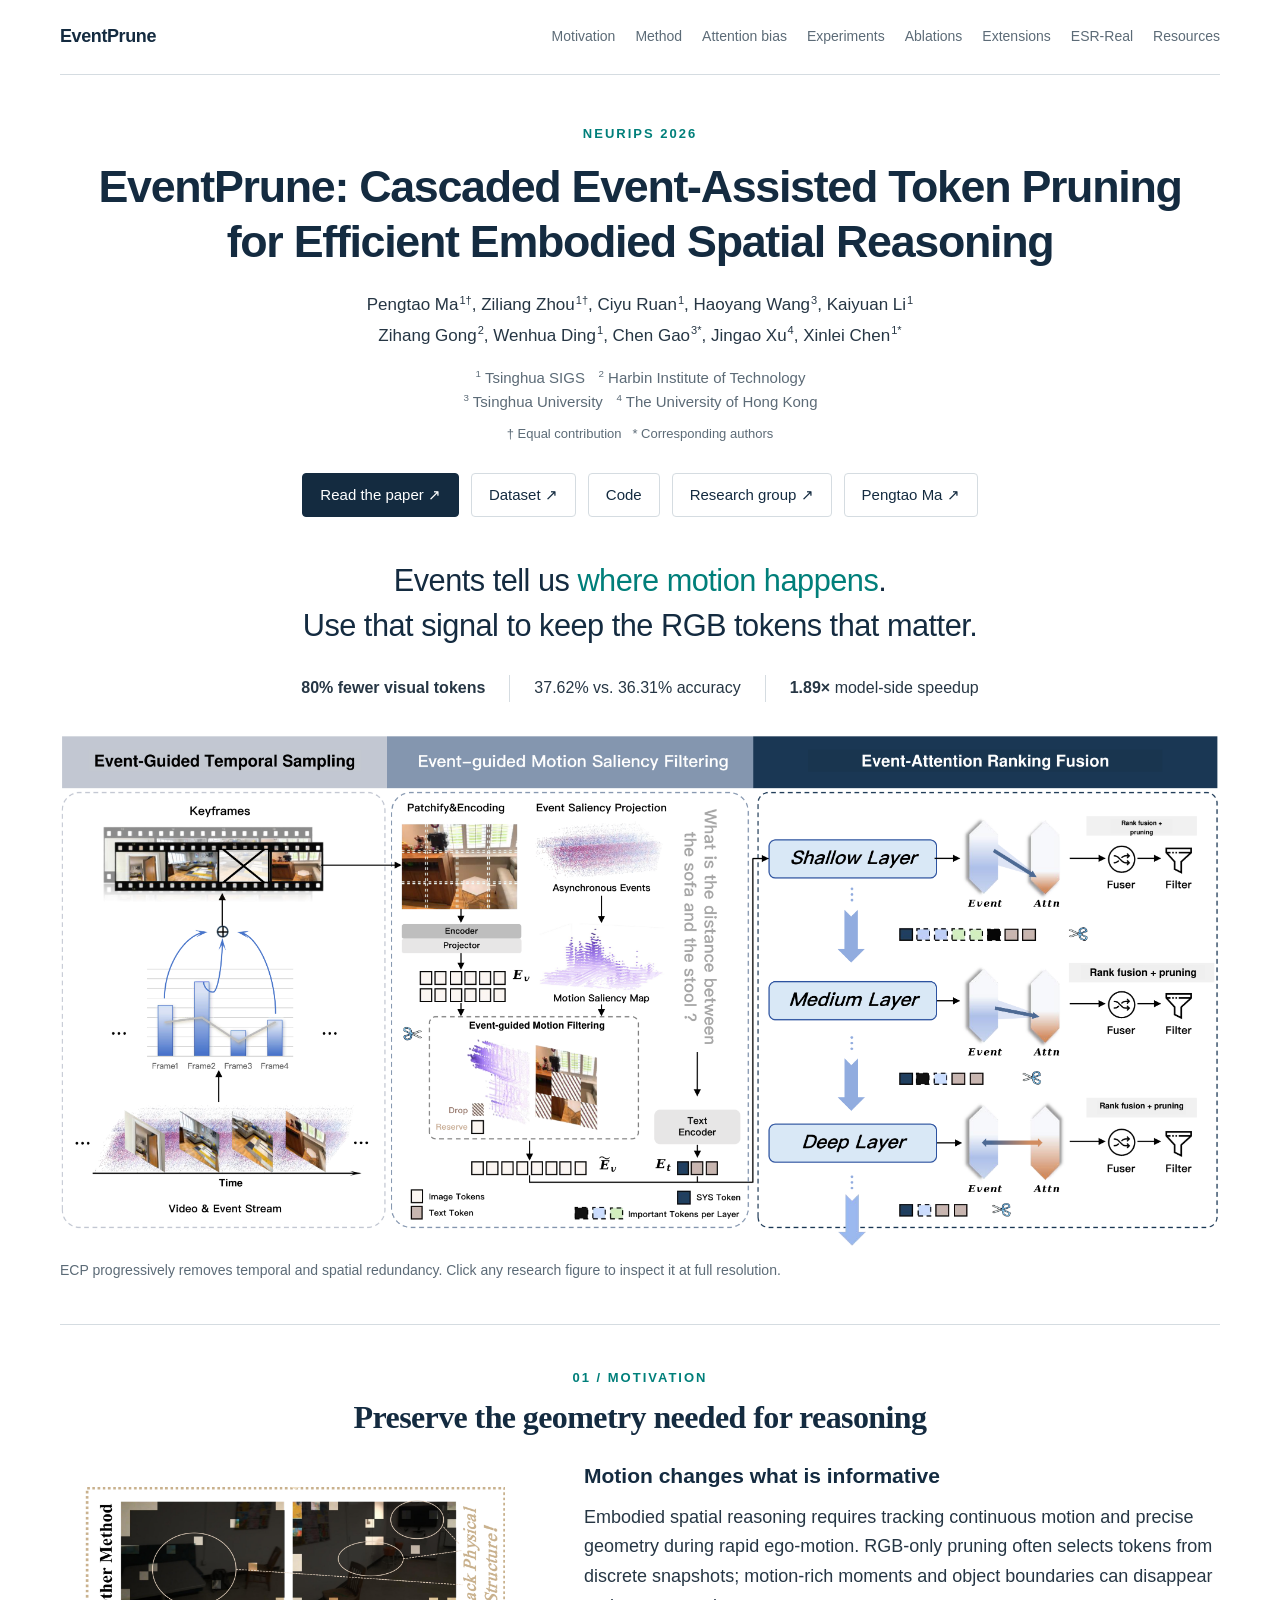
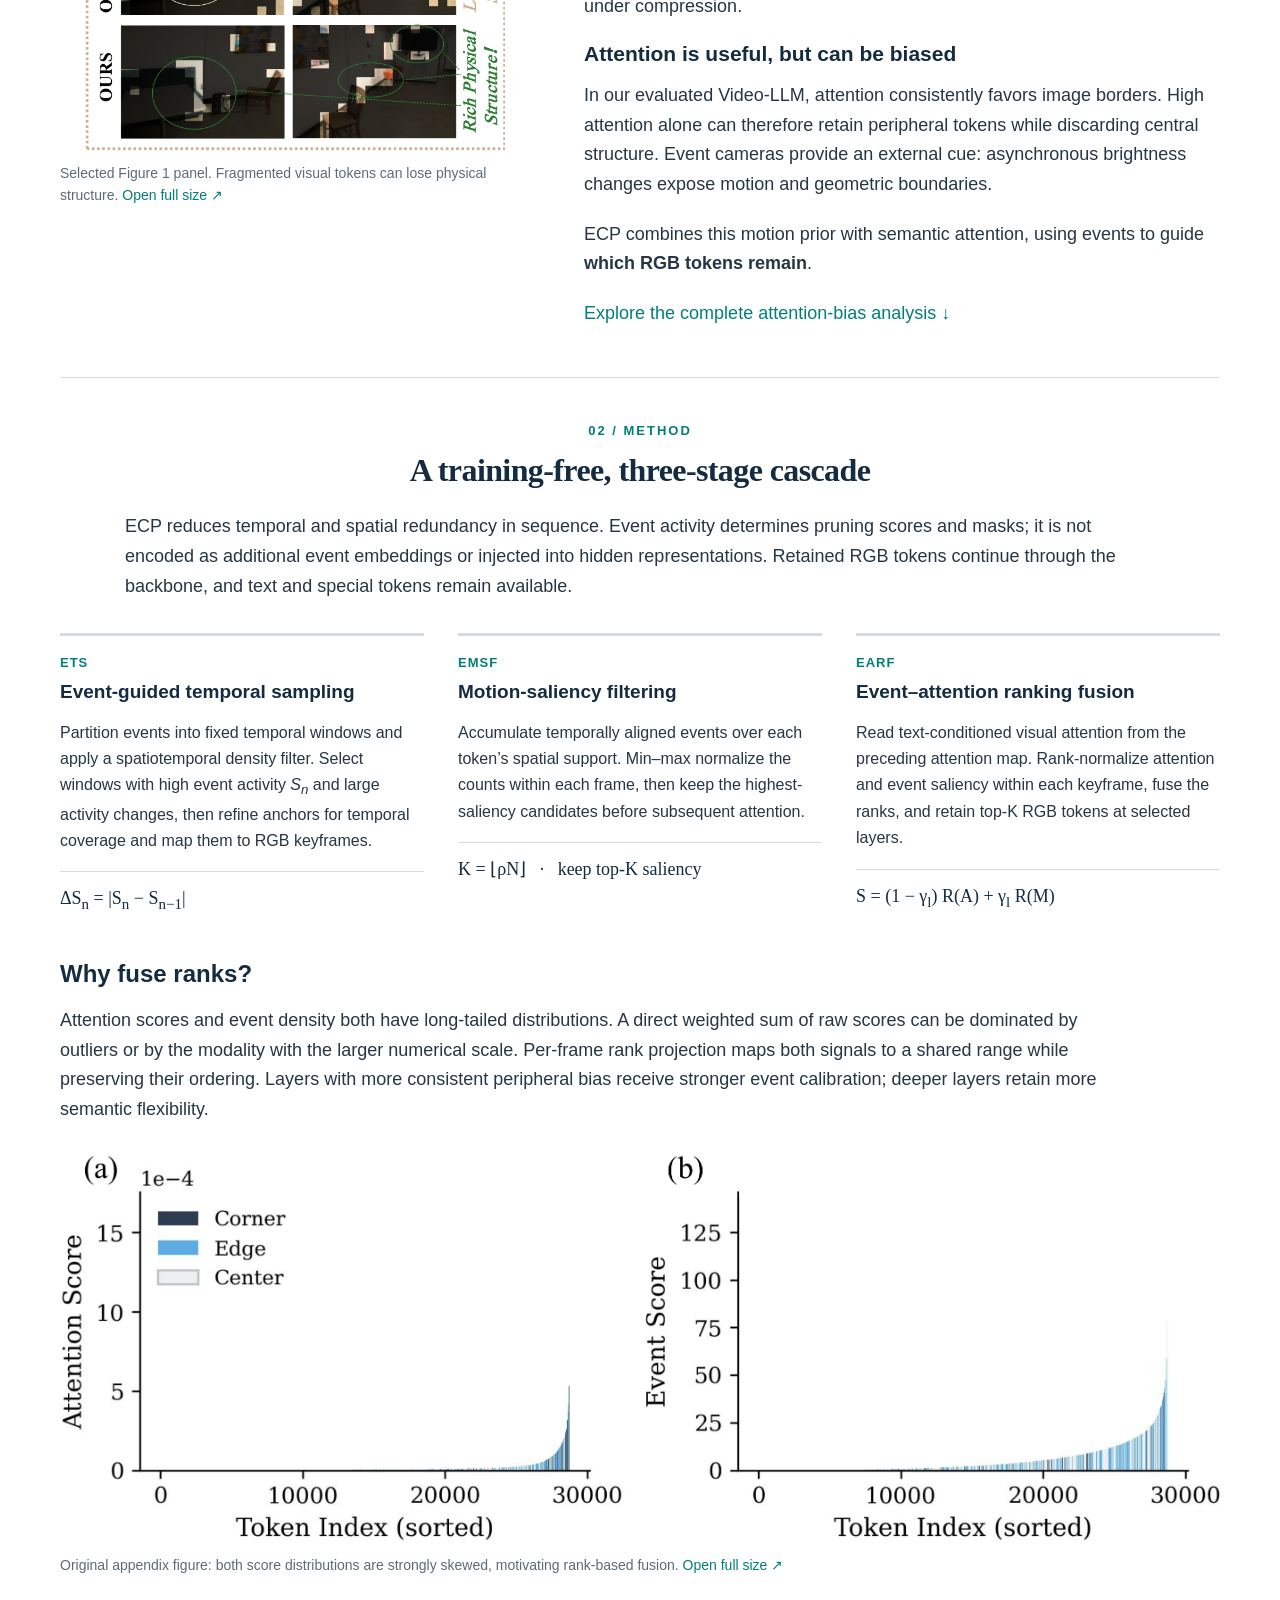
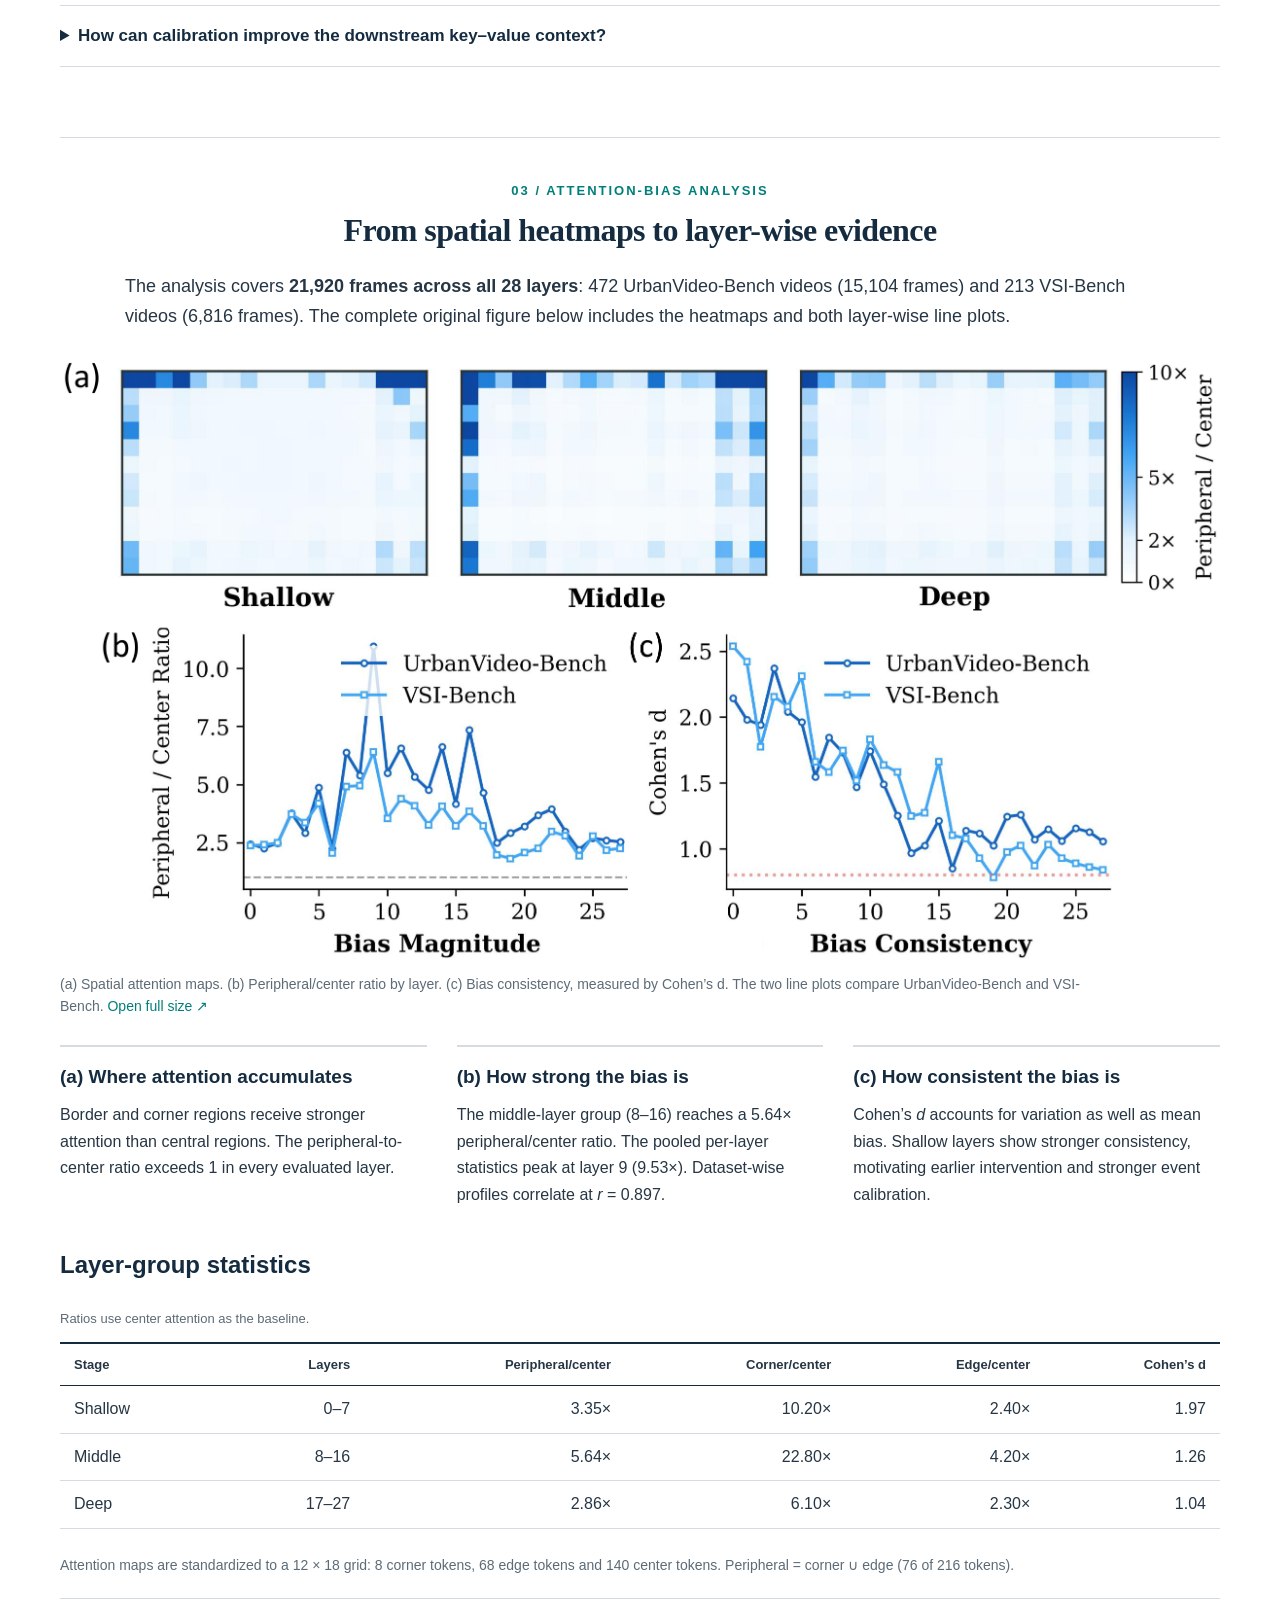
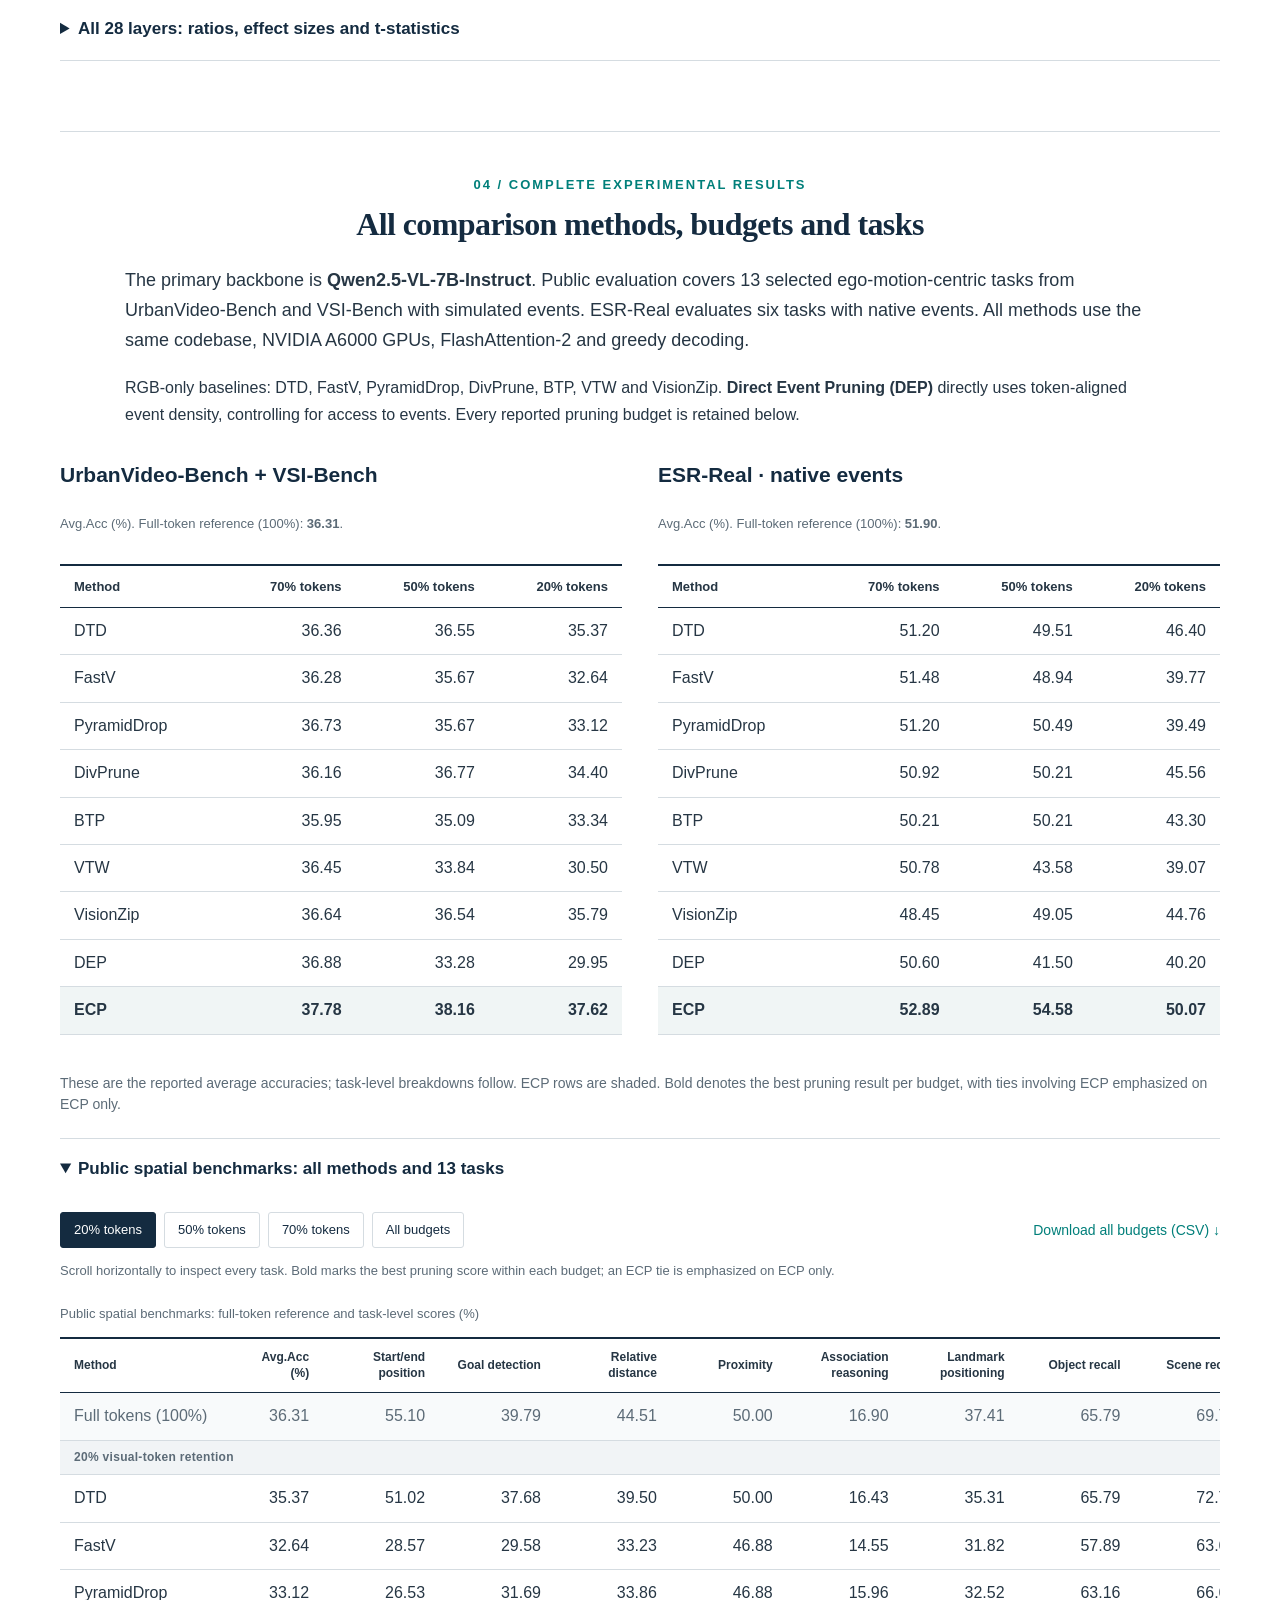
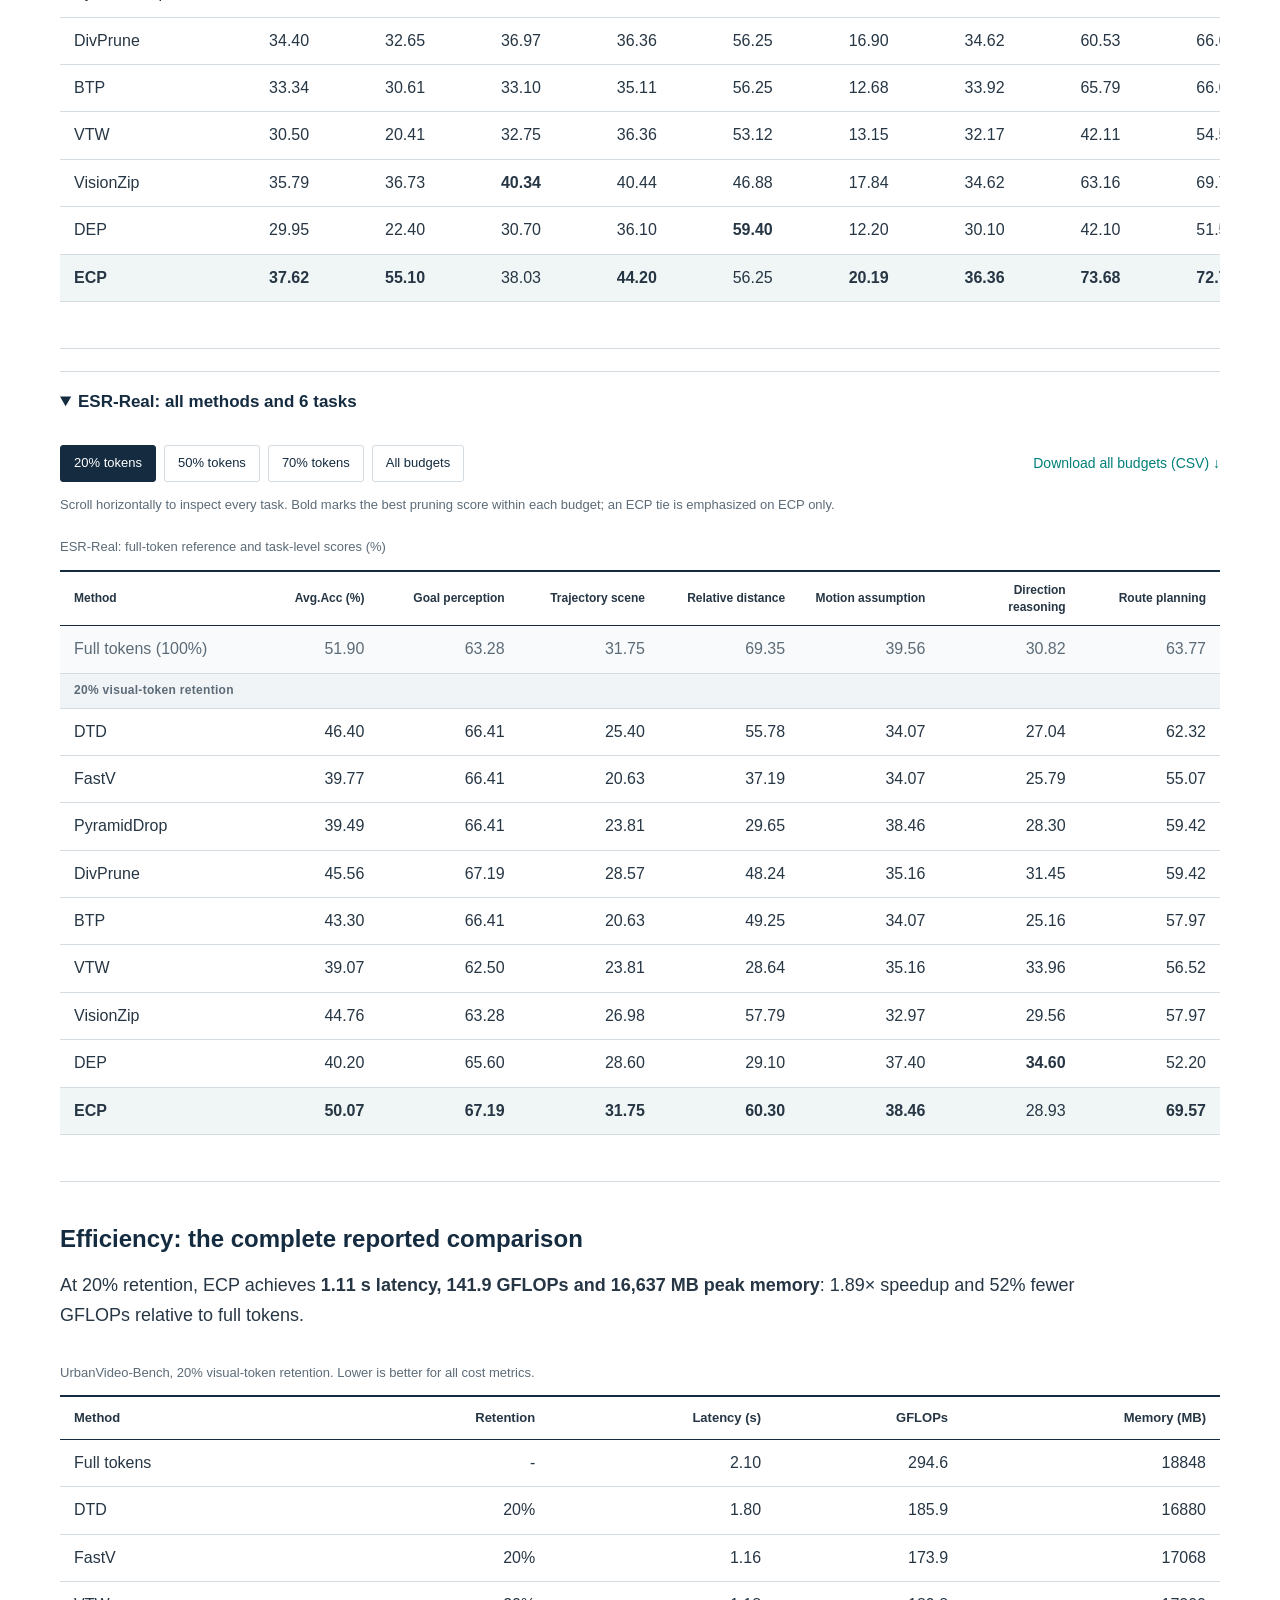
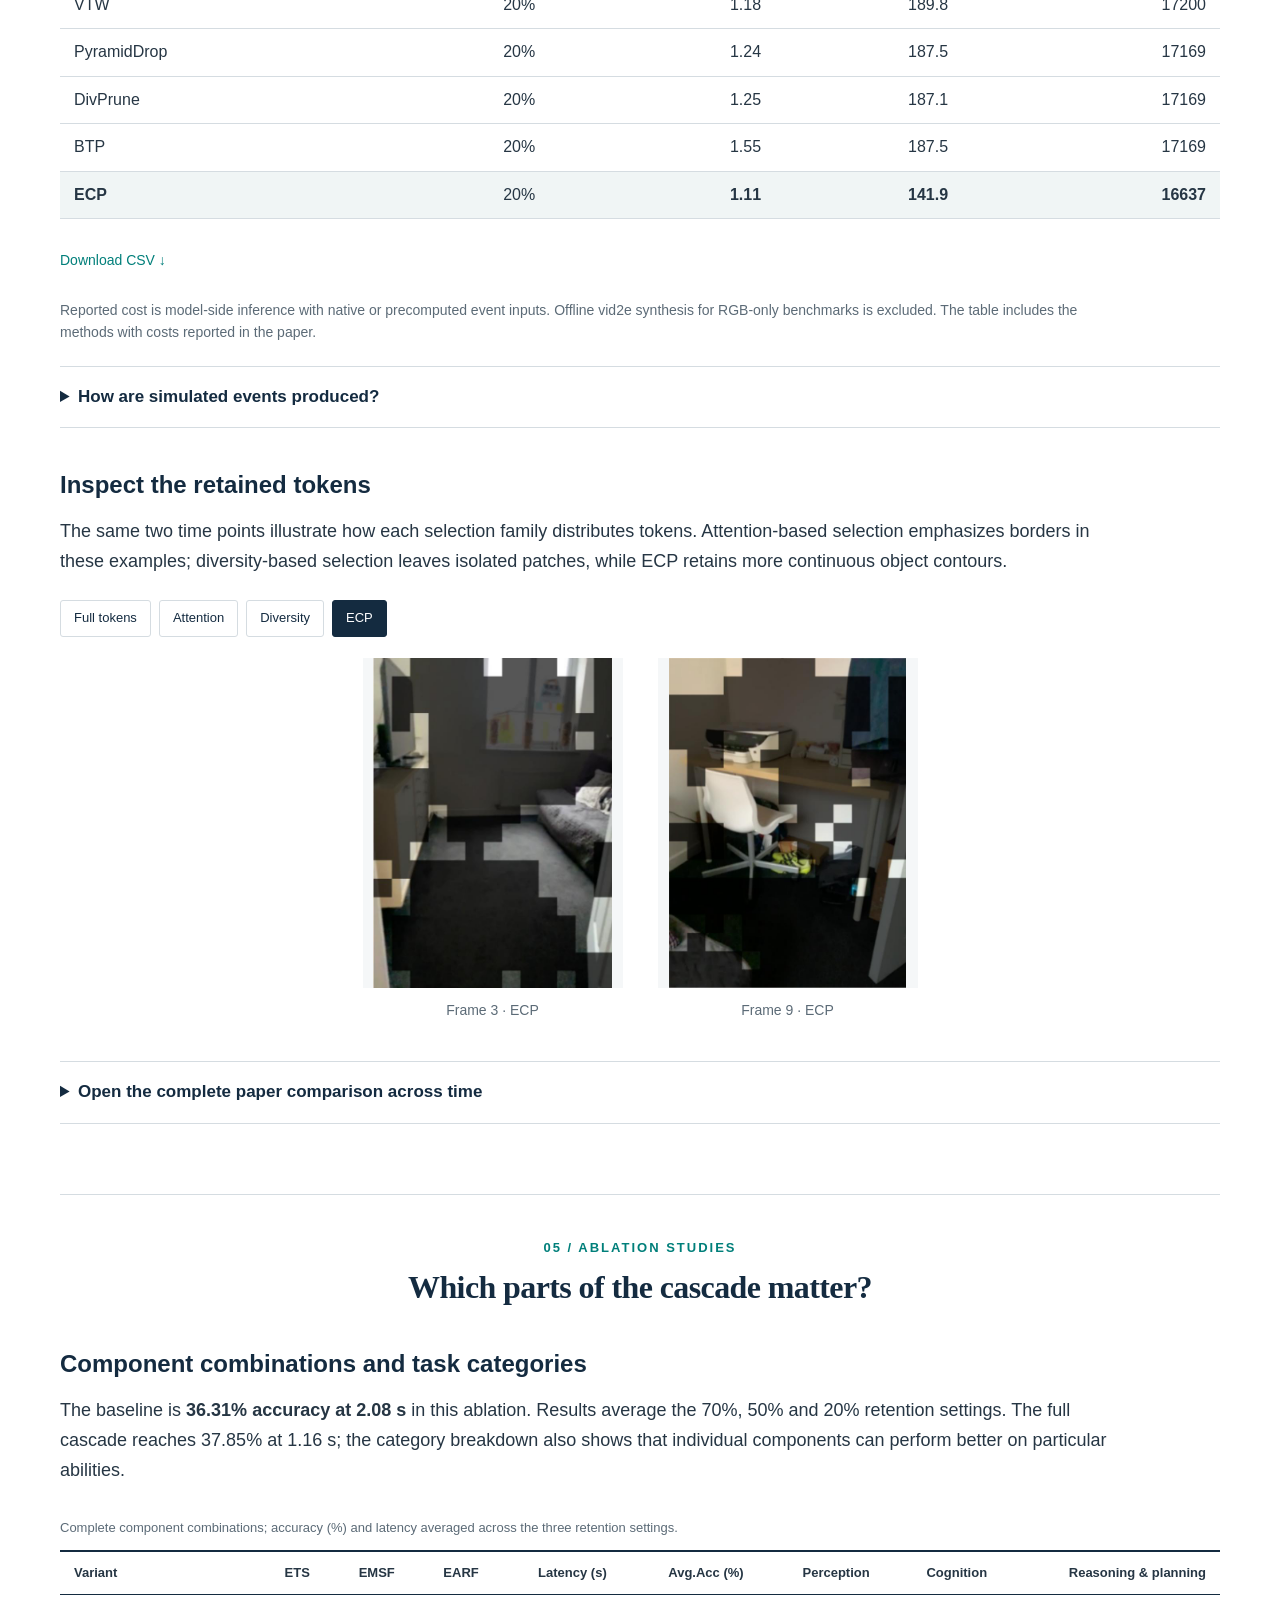
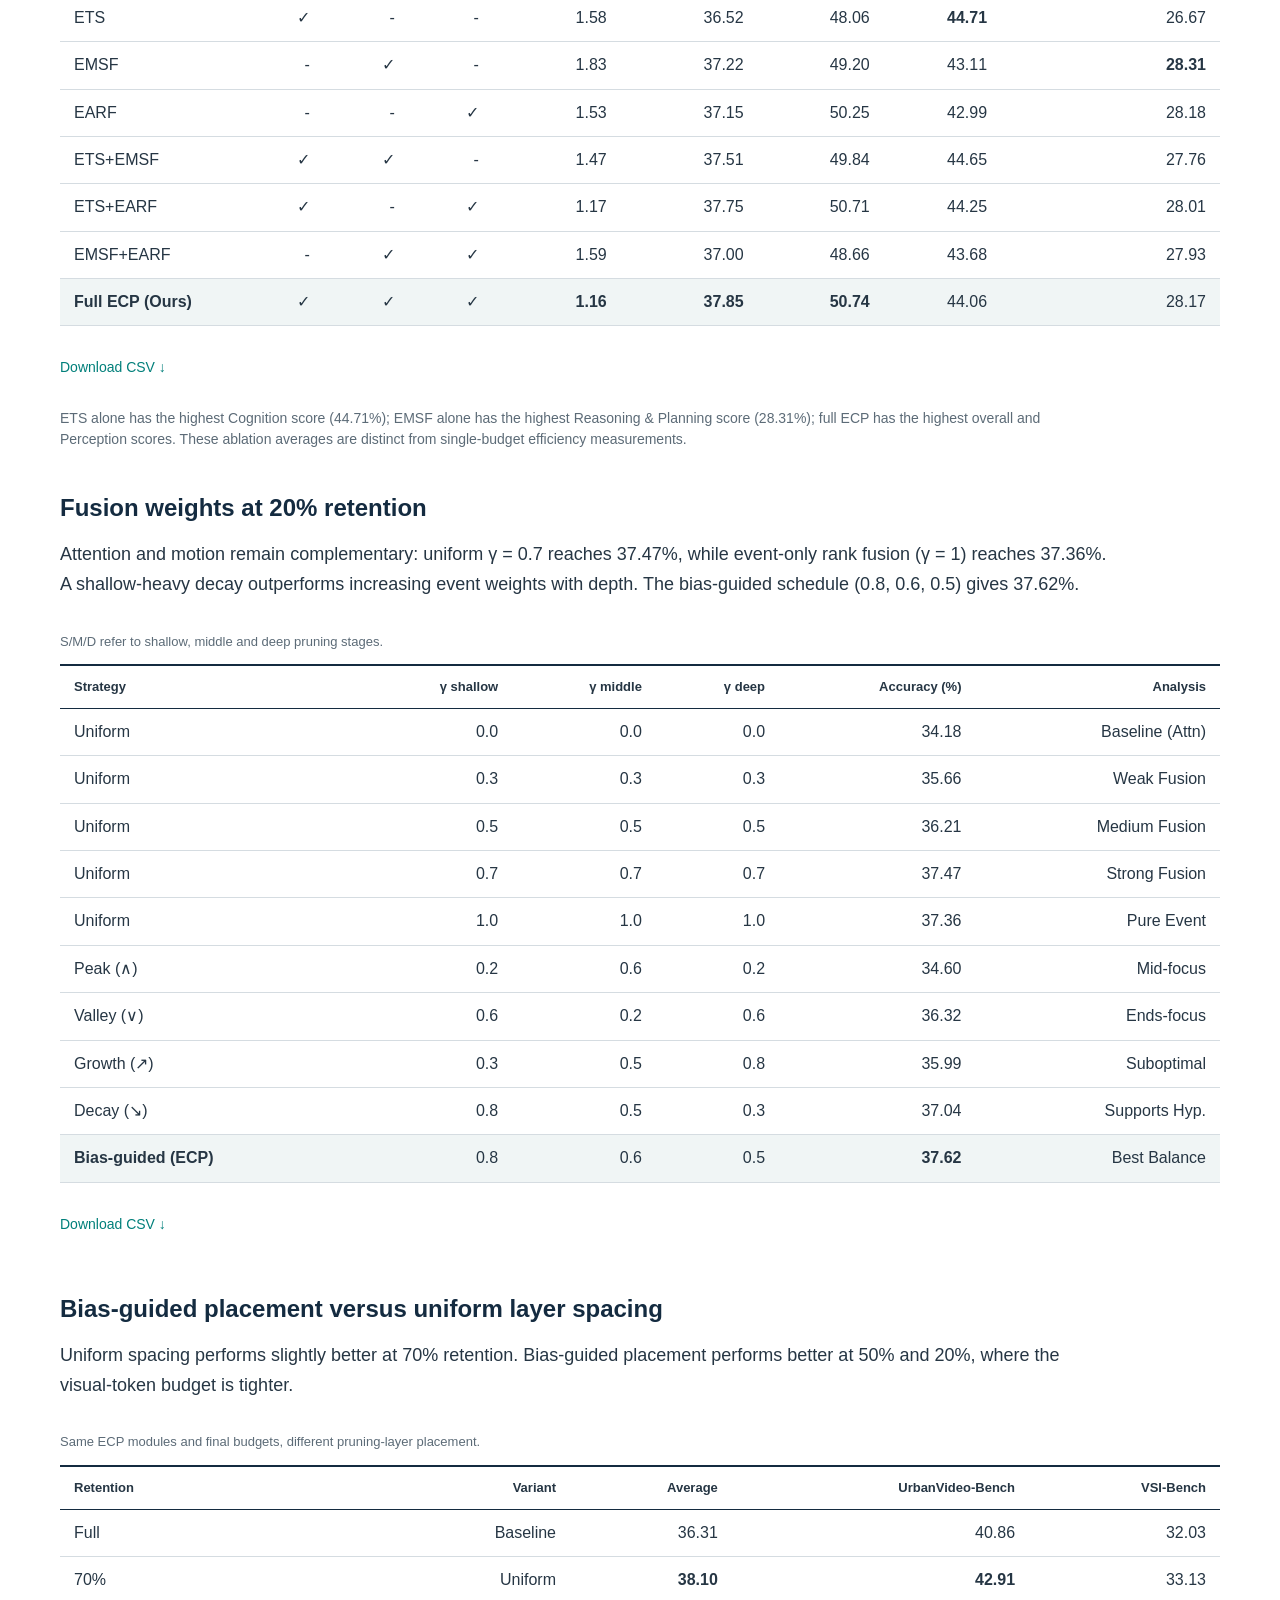
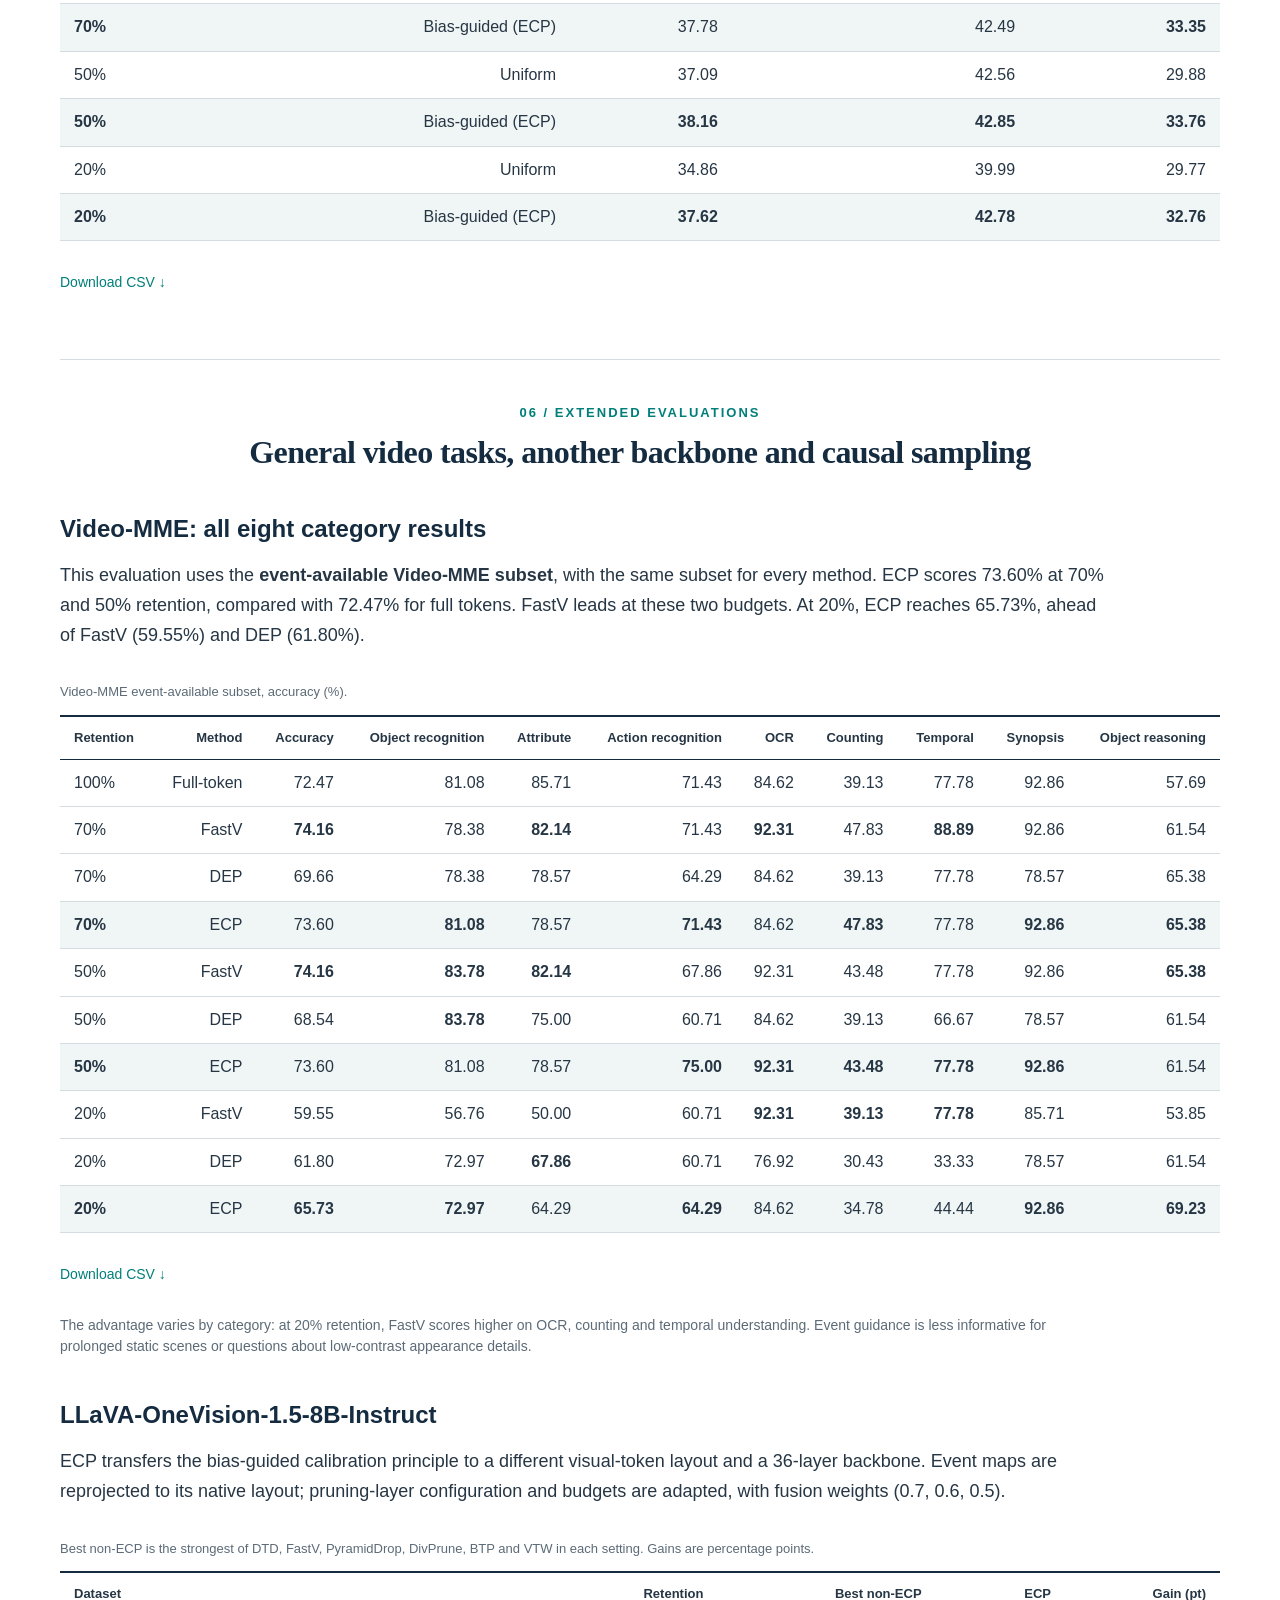
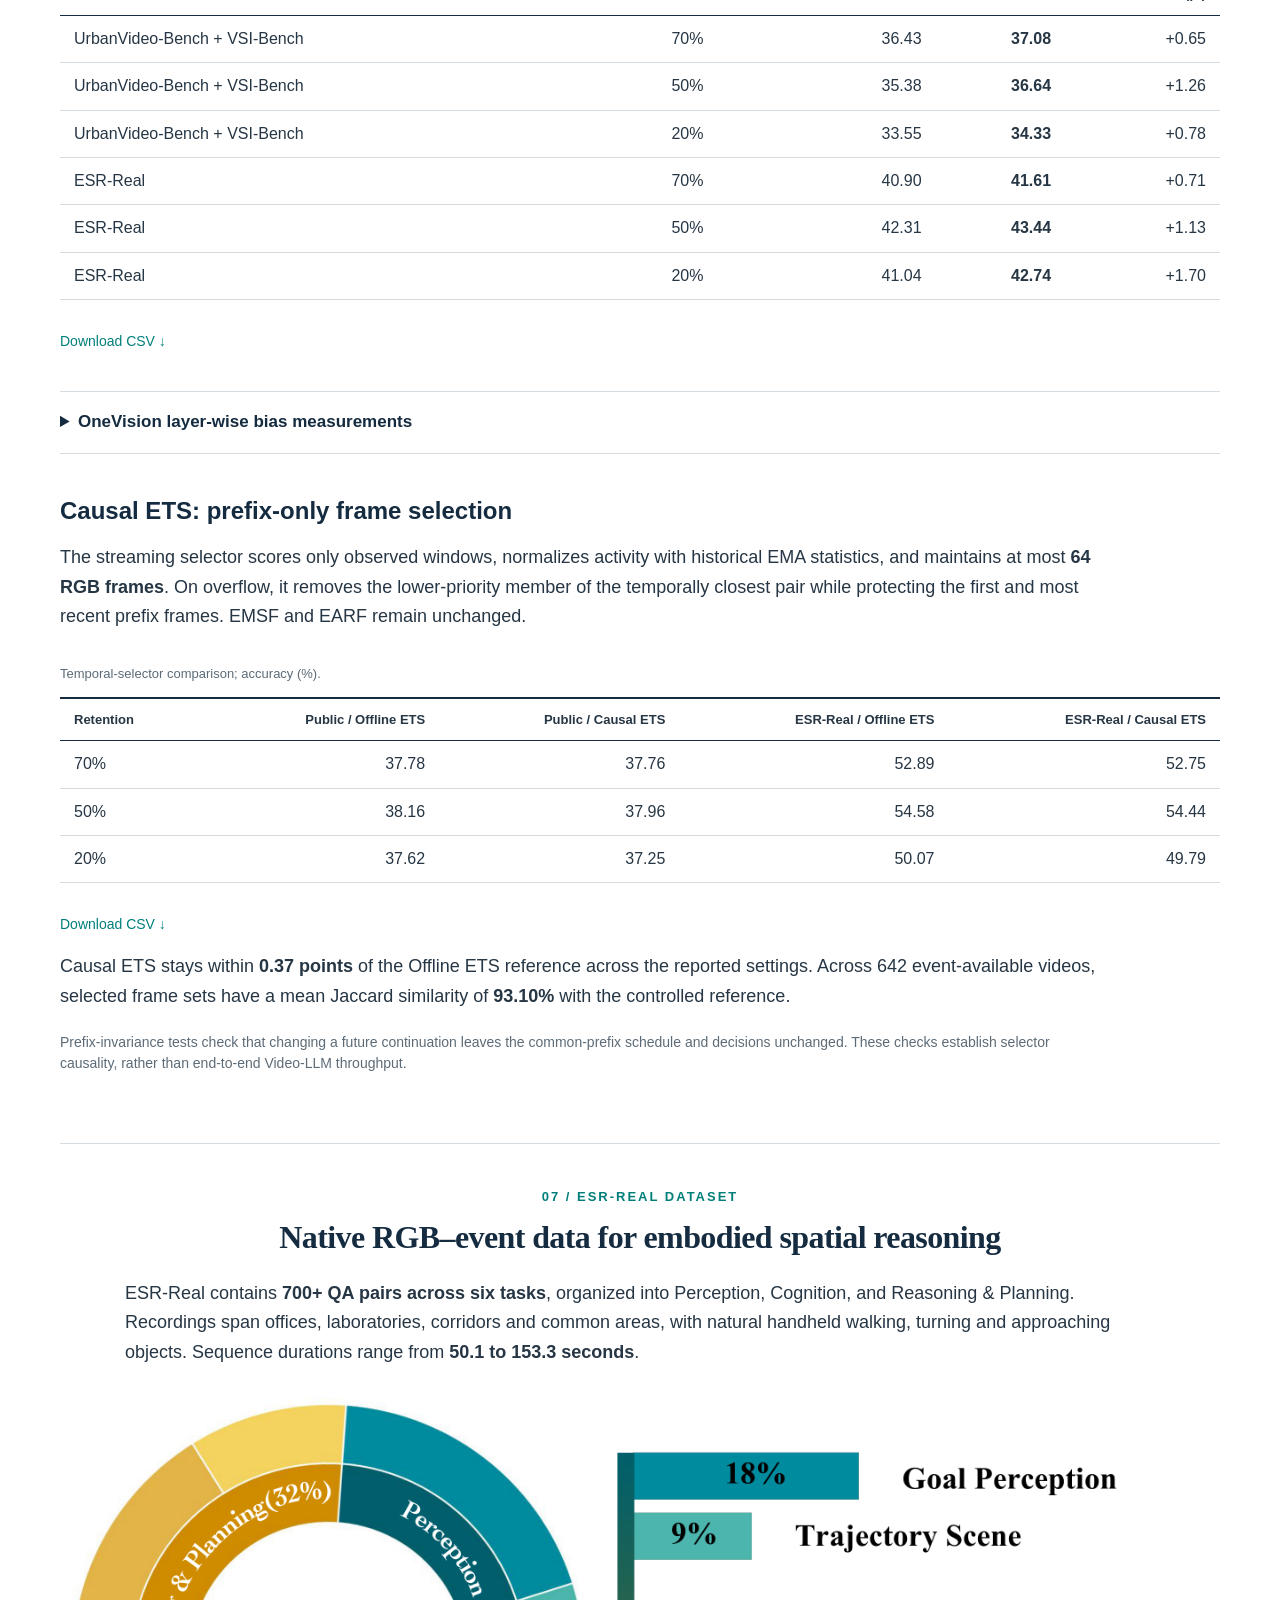
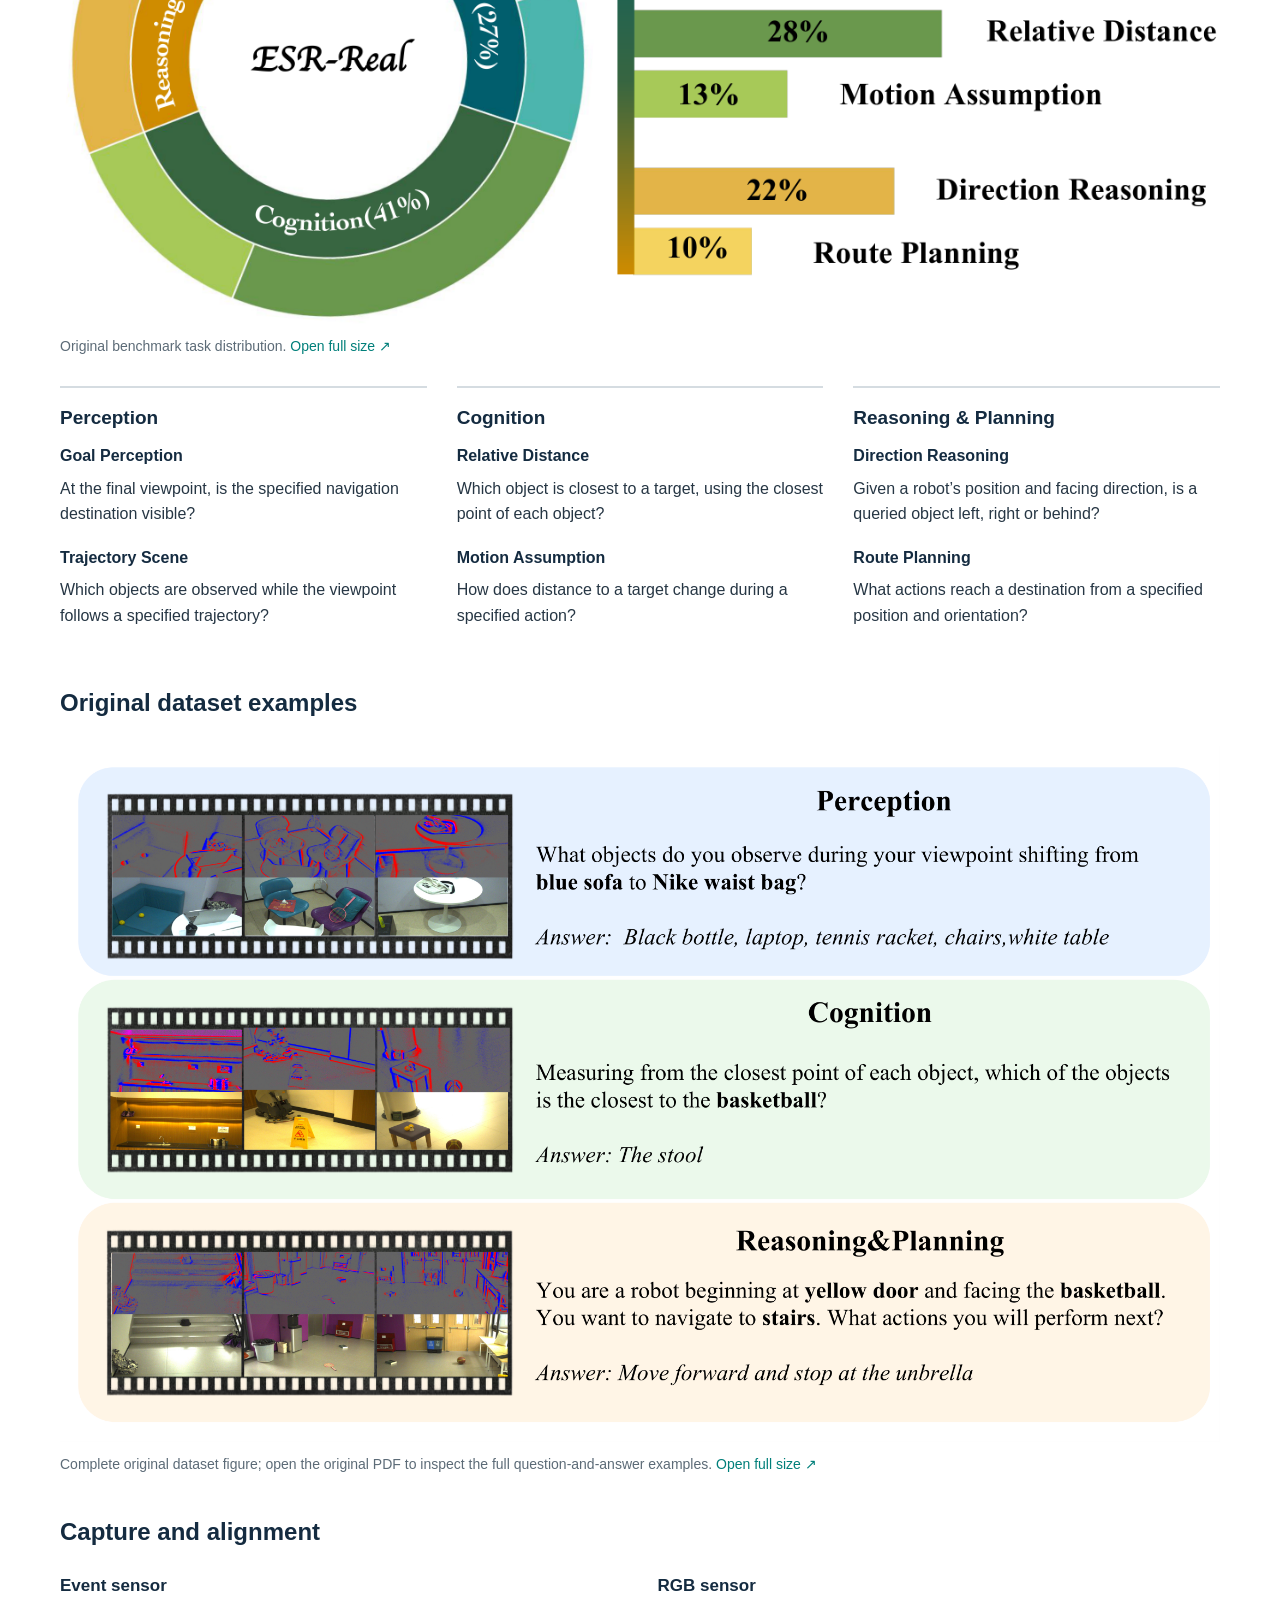
==== commit abda8a7c: "Link the ESR-Real dataset release on Hugging Face" ====
--- a/eventprune/index.html
+++ b/eventprune/index.html
@@ -29,7 +29,7 @@
       <p class="authors"><span class="author-line"><span class="author">Pengtao Ma<sup>1†</sup></span>, <span class="author">Ziliang Zhou<sup>1†</sup></span>, <span class="author">Ciyu Ruan<sup>1</sup></span>, <span class="author">Haoyang Wang<sup>3</sup></span>, <span class="author">Kaiyuan Li<sup>1</sup></span></span><span class="author-line"><span class="author">Zihang Gong<sup>2</sup></span>, <span class="author">Wenhua Ding<sup>1</sup></span>, <span class="author">Chen Gao<sup>3*</sup></span>, <span class="author">Jingao Xu<sup>4</sup></span>, <span class="author">Xinlei Chen<sup>1*</sup></span></span></p>
       <p class="affiliations"><sup>1</sup> Tsinghua SIGS &nbsp; <sup>2</sup> Harbin Institute of Technology<br><sup>3</sup> Tsinghua University &nbsp; <sup>4</sup> The University of Hong Kong</p>
       <p class="author-note">† Equal contribution &nbsp; * Corresponding authors</p>
-      <div class="links"><a class="primary" href="https://arxiv.org/abs/2605.19506">Read the paper ↗</a><a href="#resources">Code &amp; data</a><a href="https://chen-xinlei.com/">Research group ↗</a><a href="https://pengtaoma00.github.io/">Pengtao Ma ↗</a></div>
+      <div class="links"><a class="primary" href="https://arxiv.org/abs/2605.19506">Read the paper ↗</a><a href="https://huggingface.co/datasets/pengtaoma00/ESR-Real">Dataset ↗</a><a href="#resources">Code</a><a href="https://chen-xinlei.com/">Research group ↗</a><a href="https://pengtaoma00.github.io/">Pengtao Ma ↗</a></div>
       <p class="lead">Events tell us <em>where motion happens</em>.<br>Use that signal to keep the RGB tokens that matter.</p>
       <p class="result-line"><strong>80% fewer visual tokens</strong><span>37.62% vs. 36.31% accuracy</span><span><strong>1.89×</strong> model-side speedup</span></p>
     </header>
@@ -106,7 +106,7 @@
     </section>
     <section id="resources" class="section">
       <p class="eyebrow">08 / Resources</p><h2>Paper, complete result tables, code and data</h2>
-      <div class="resource-list"><p><strong>Result tables.</strong> <a href="data/results-tables.zip" download>Download all tables (CSV + JSON) ↓</a> · <a href="data/results.json">Browse the structured results ↗</a></p><p><strong>Paper.</strong> <a href="https://arxiv.org/abs/2605.19506">arXiv:2605.19506 ↗</a> · <a href="https://arxiv.org/pdf/2605.19506">PDF ↗</a></p><p><strong>Code &amp; ESR-Real data.</strong> Release in preparation. Public links will be added here when available.</p><p><strong>Research group.</strong> <a href="https://chen-xinlei.com/">Xinlei Chen · Tsinghua SIGS ↗</a></p><p><strong>First author.</strong> <a href="https://pengtaoma00.github.io/">Pengtao Ma ↗</a></p></div>
+      <div class="resource-list"><p><strong>Result tables.</strong> <a href="data/results-tables.zip" download>Download all tables (CSV + JSON) ↓</a> · <a href="data/results.json">Browse the structured results ↗</a></p><p><strong>Paper.</strong> <a href="https://arxiv.org/abs/2605.19506">arXiv:2605.19506 ↗</a> · <a href="https://arxiv.org/pdf/2605.19506">PDF ↗</a></p><p><strong>ESR-Real data.</strong> <a href="https://huggingface.co/datasets/pengtaoma00/ESR-Real">Download on Hugging Face ↗</a> · CC BY-NC 4.0.</p><p><strong>Code.</strong> Release in preparation.</p><p><strong>Research group.</strong> <a href="https://chen-xinlei.com/">Xinlei Chen · Tsinghua SIGS ↗</a></p><p><strong>First author.</strong> <a href="https://pengtaoma00.github.io/">Pengtao Ma ↗</a></p></div>
       <details class="research-details"><summary>Scope and limitations</summary><div class="details-body"><p>ECP assumes synchronized RGB–event inputs and targets platforms that pair event sensing with RGB. Gains depend on task, budget and backbone; Video-MME includes categories and budgets where FastV performs better. Model-side efficiency with prepared events does not include offline synthesis. Backbone transfer adapts token mapping and pruning configuration rather than using identical layer indices everywhere.</p></div></details>
       <div class="citation-head"><h3>Citation</h3><button id="copy-citation" type="button">Copy BibTeX</button><span id="copy-status" role="status" aria-live="polite"></span></div>
       <pre id="bibtex">@misc{ma2026eventprune,
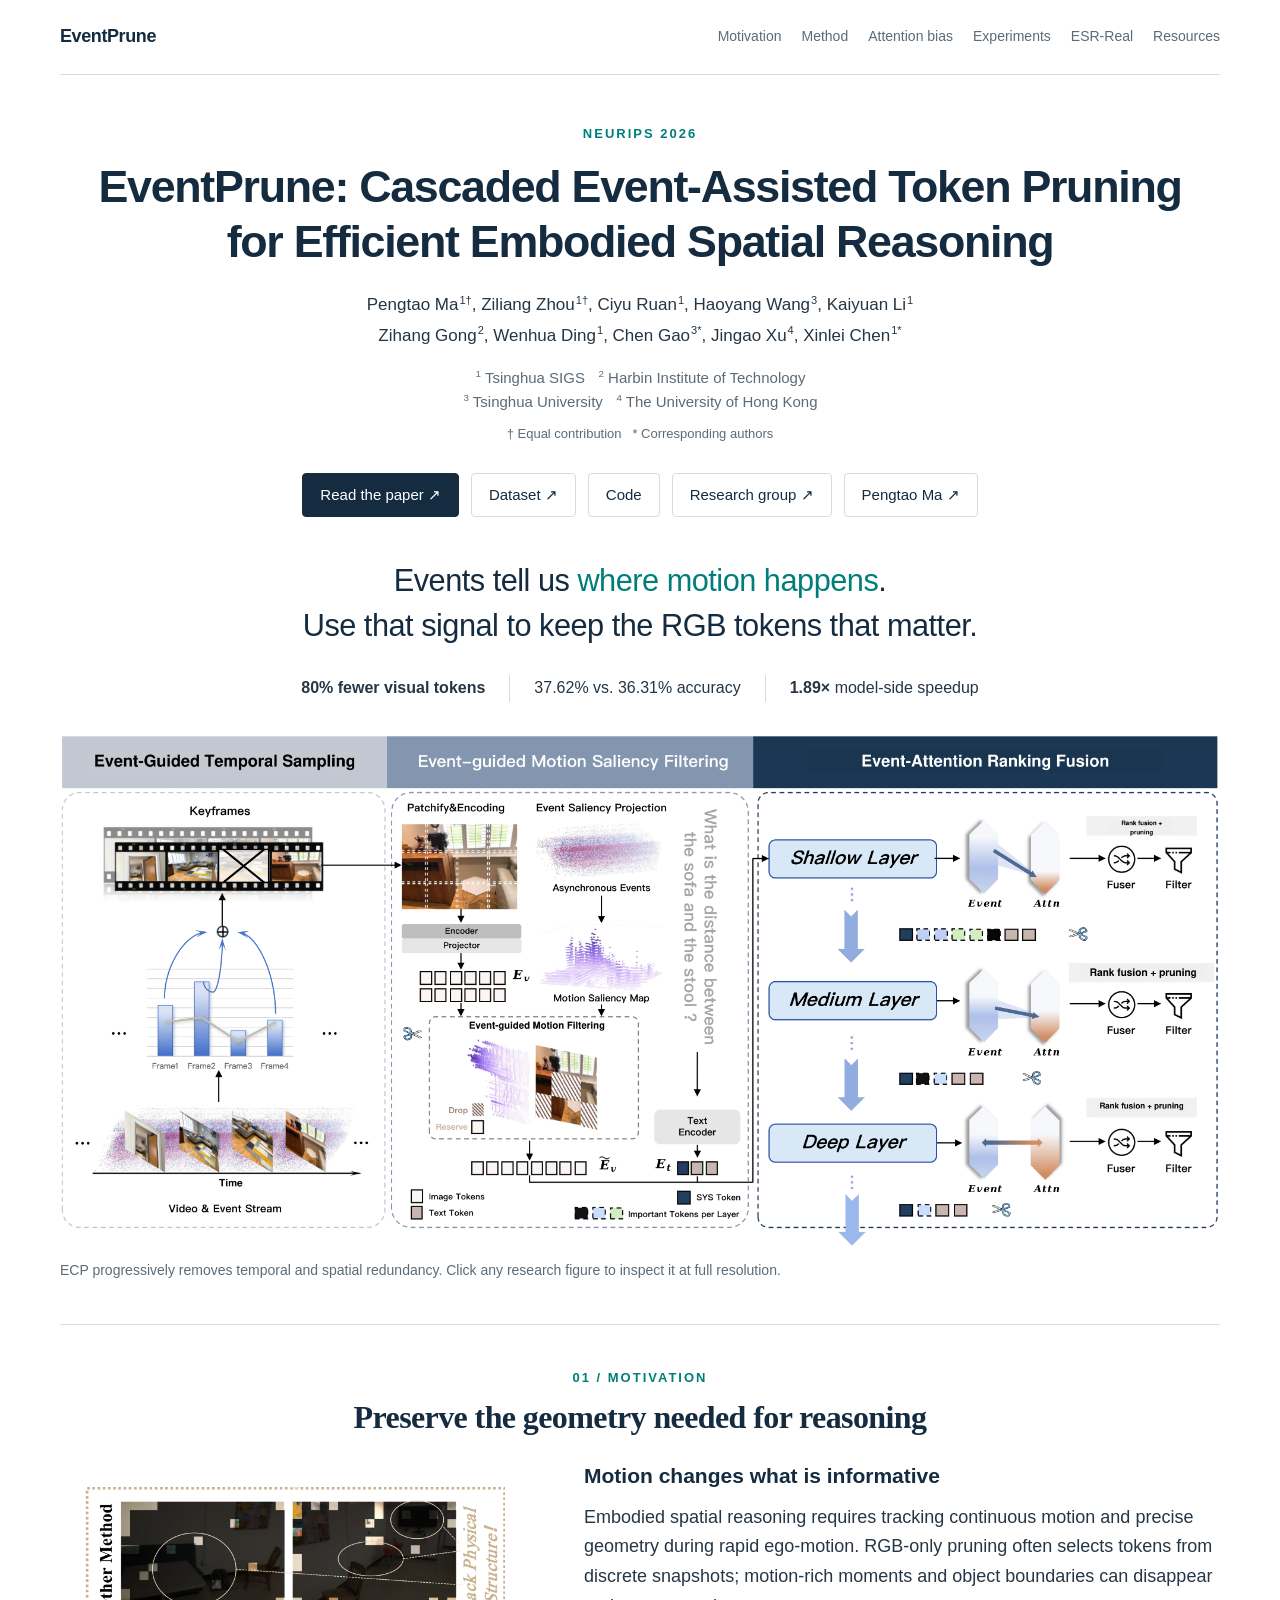
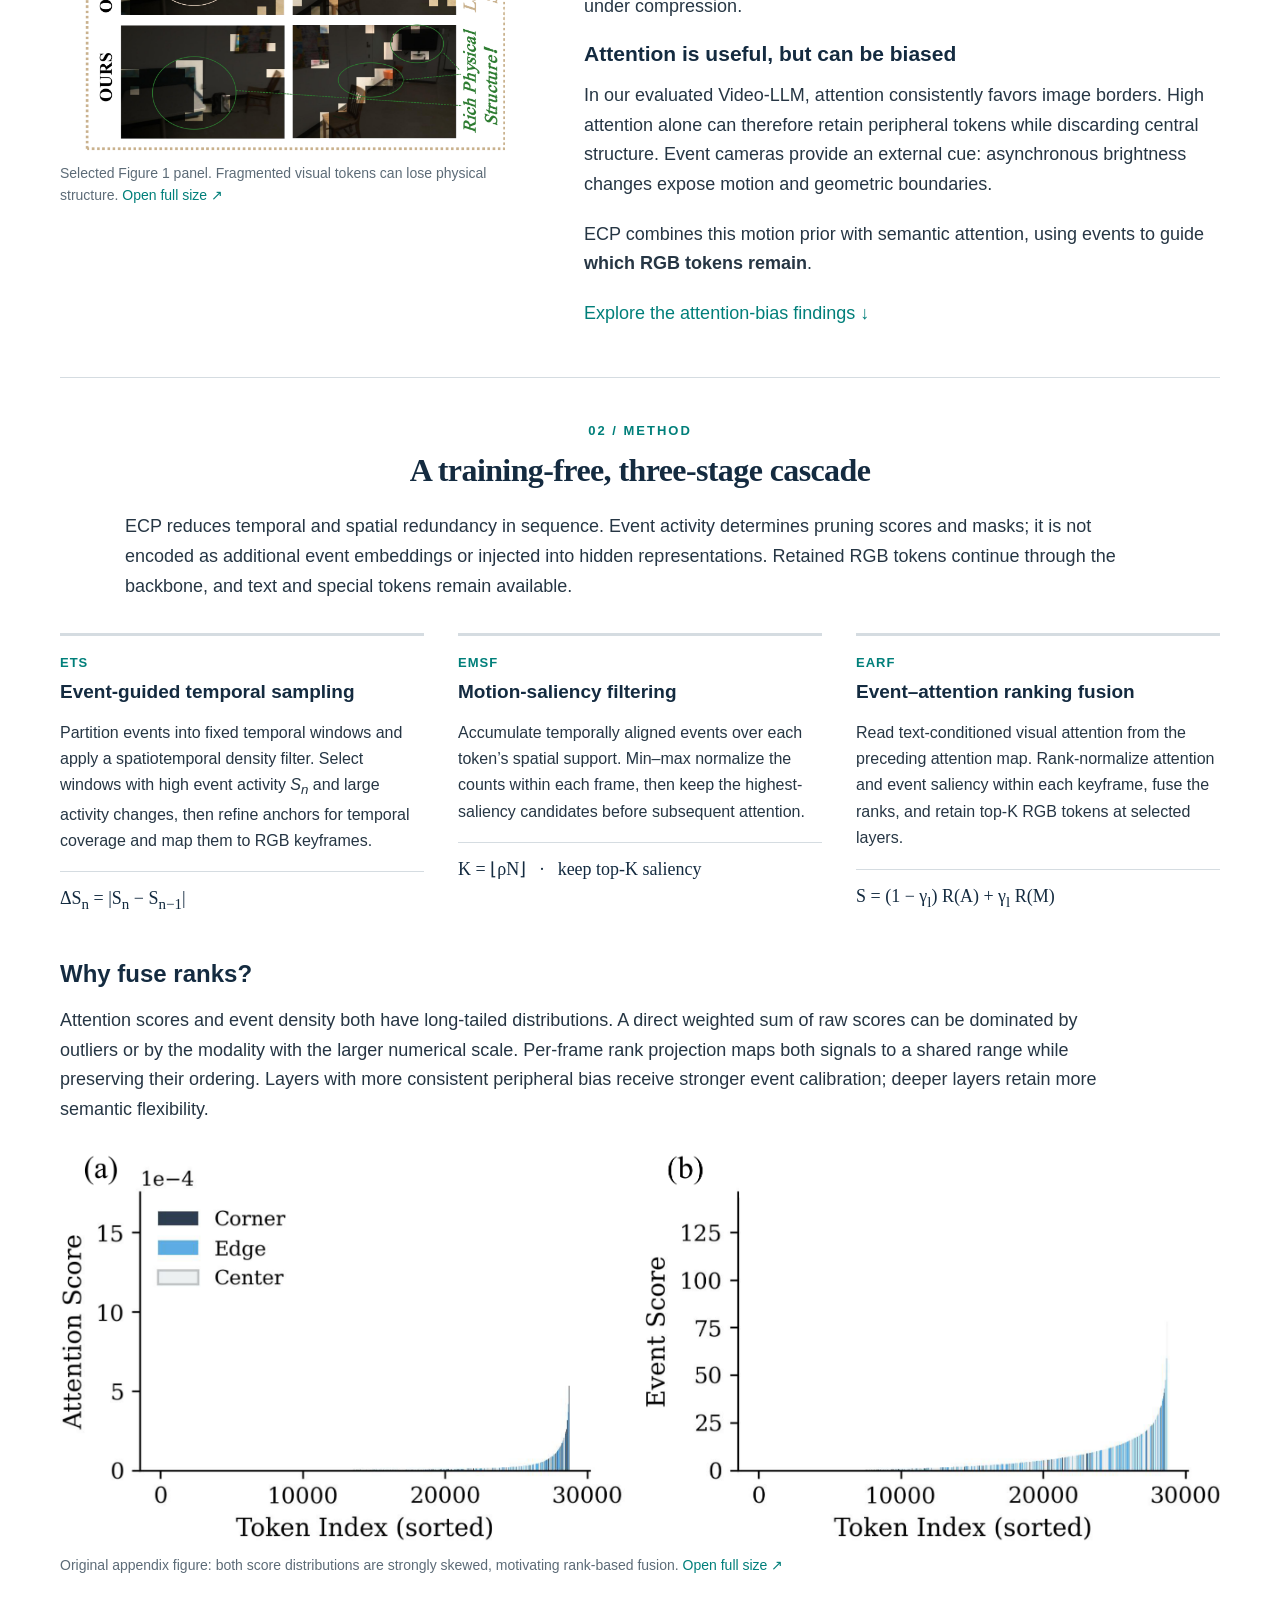
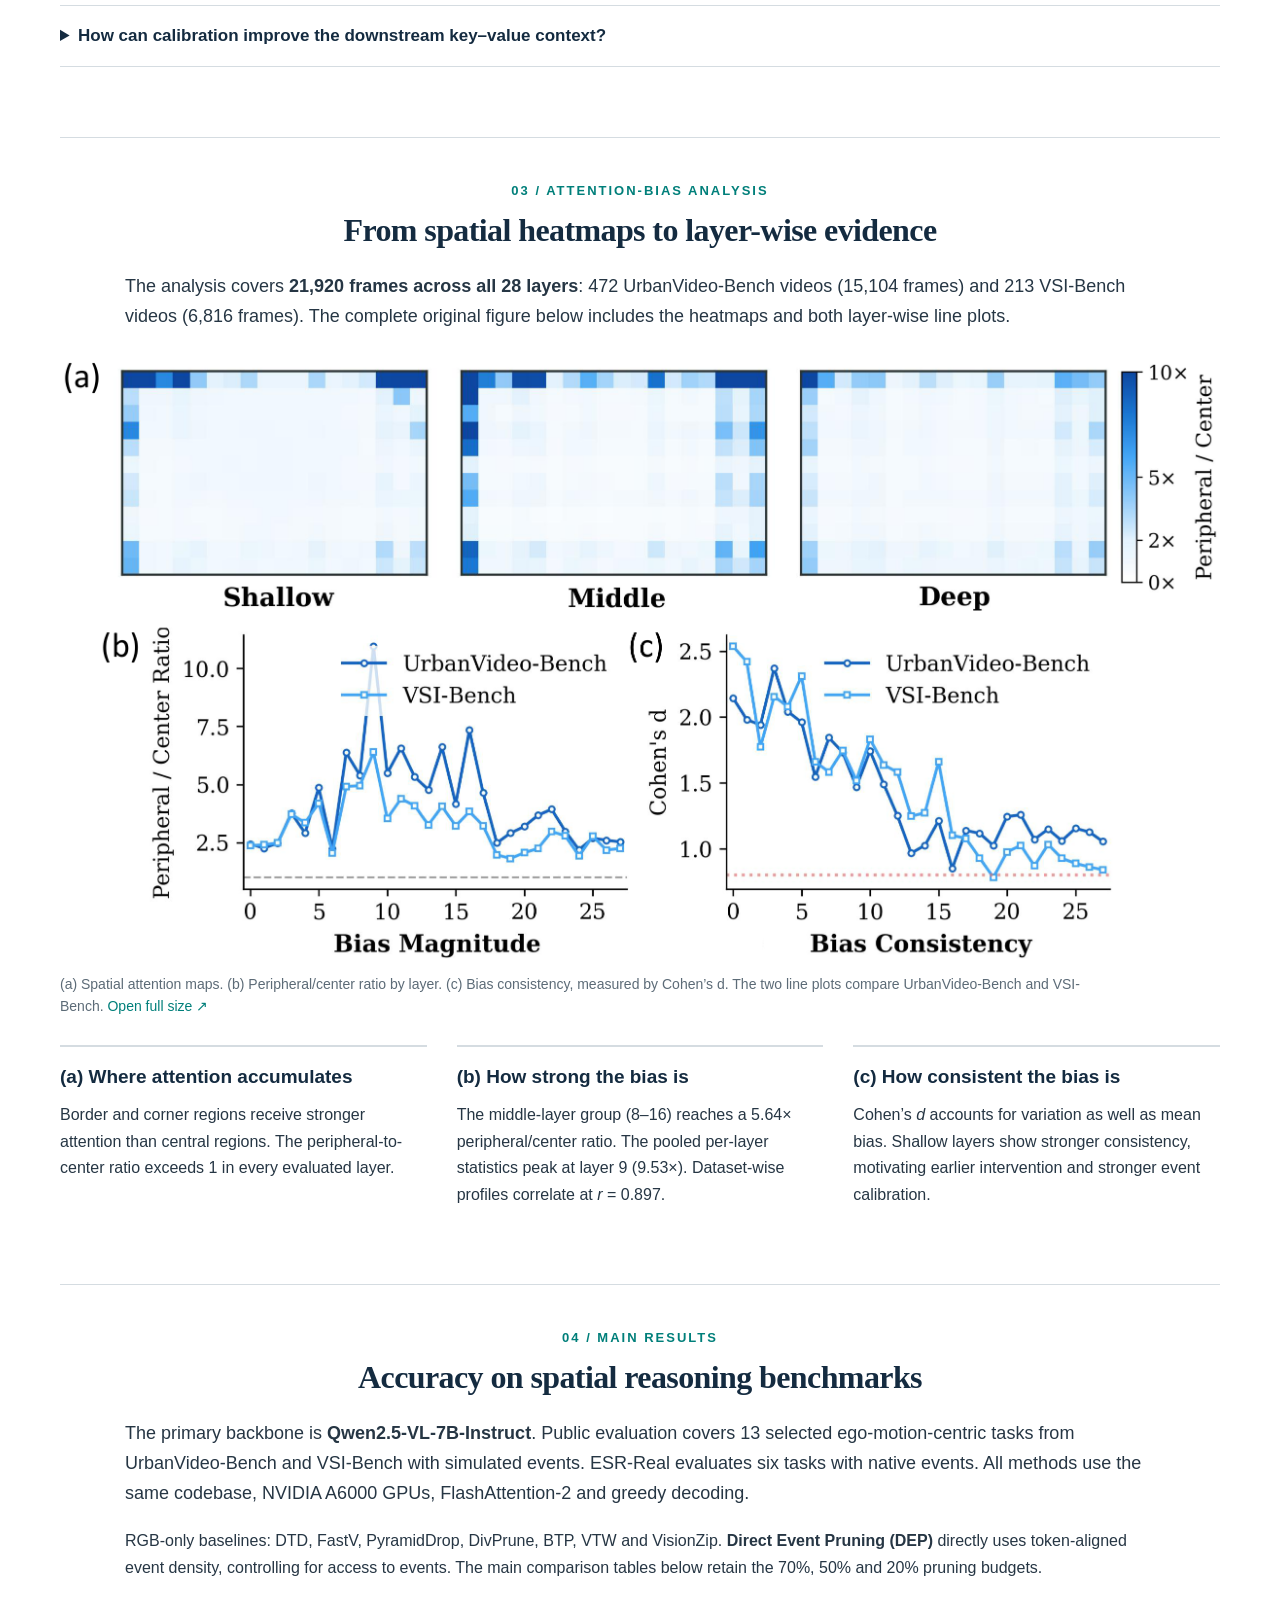
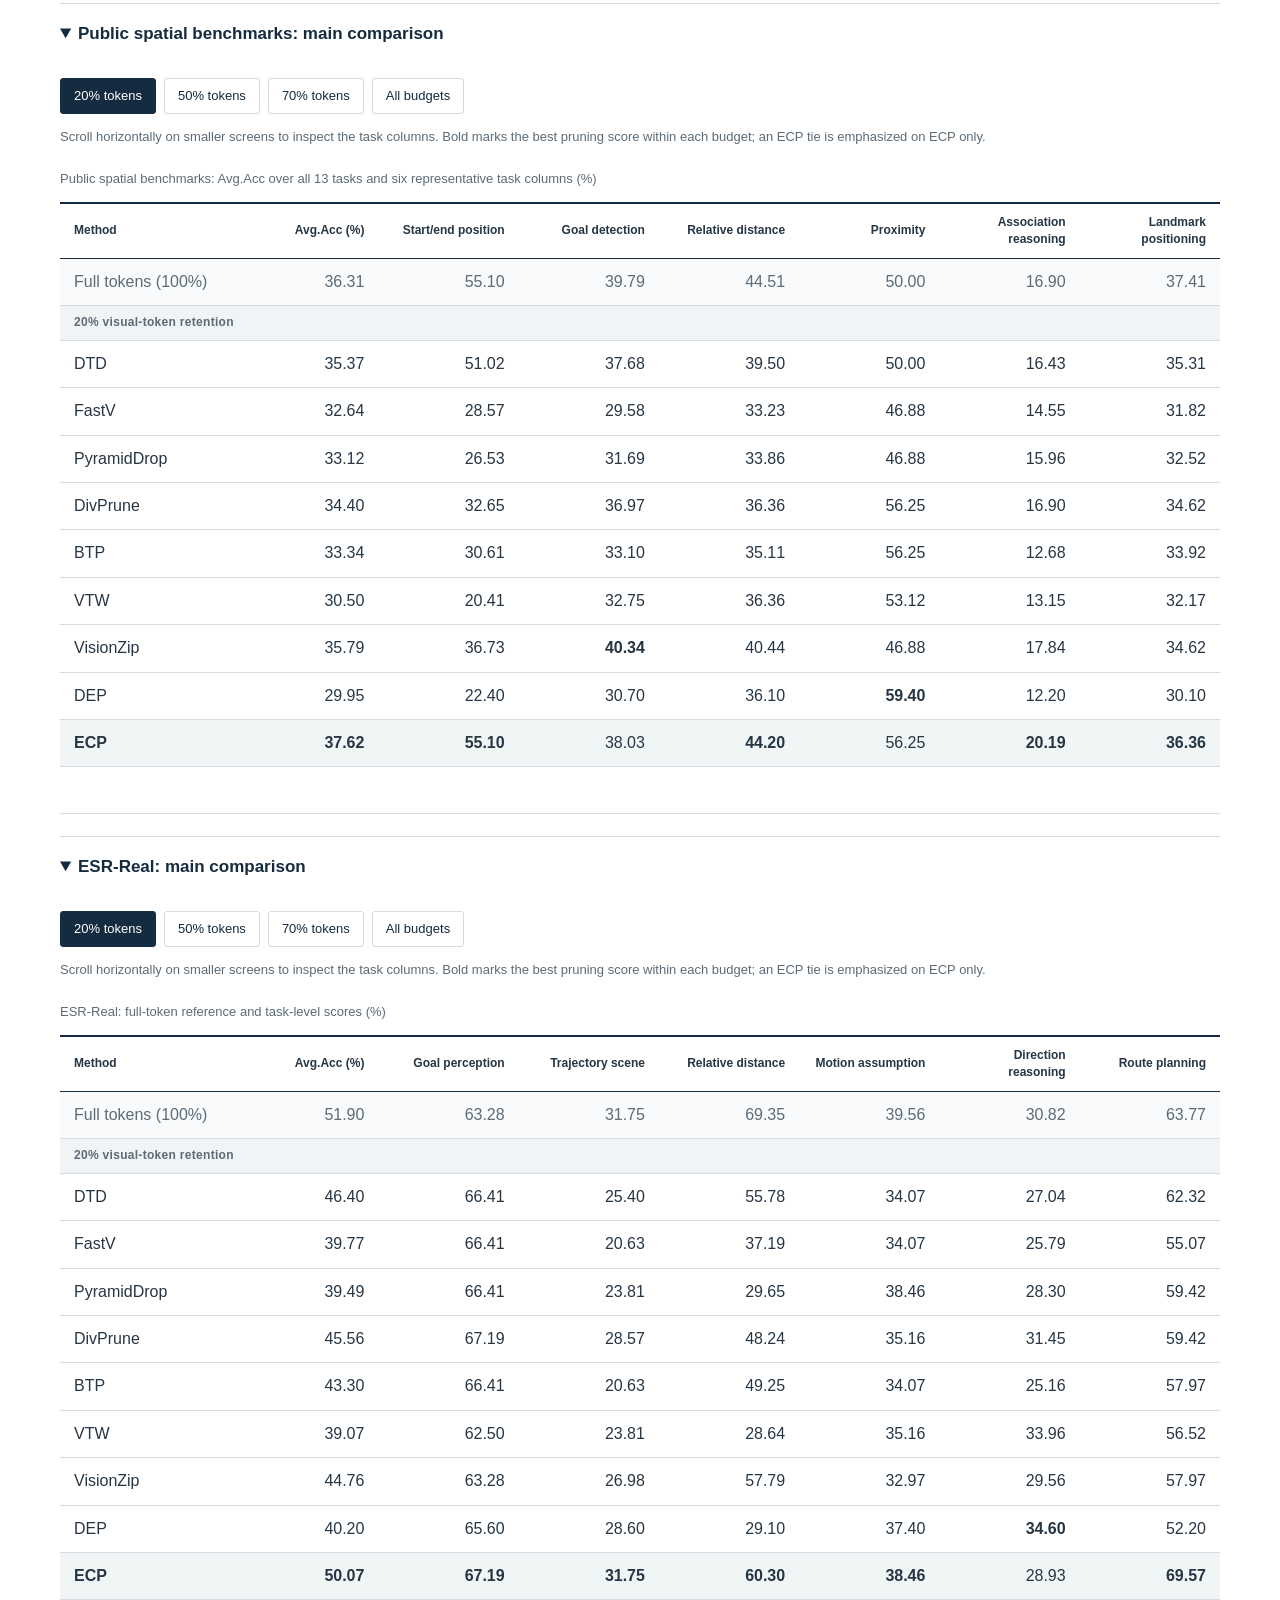
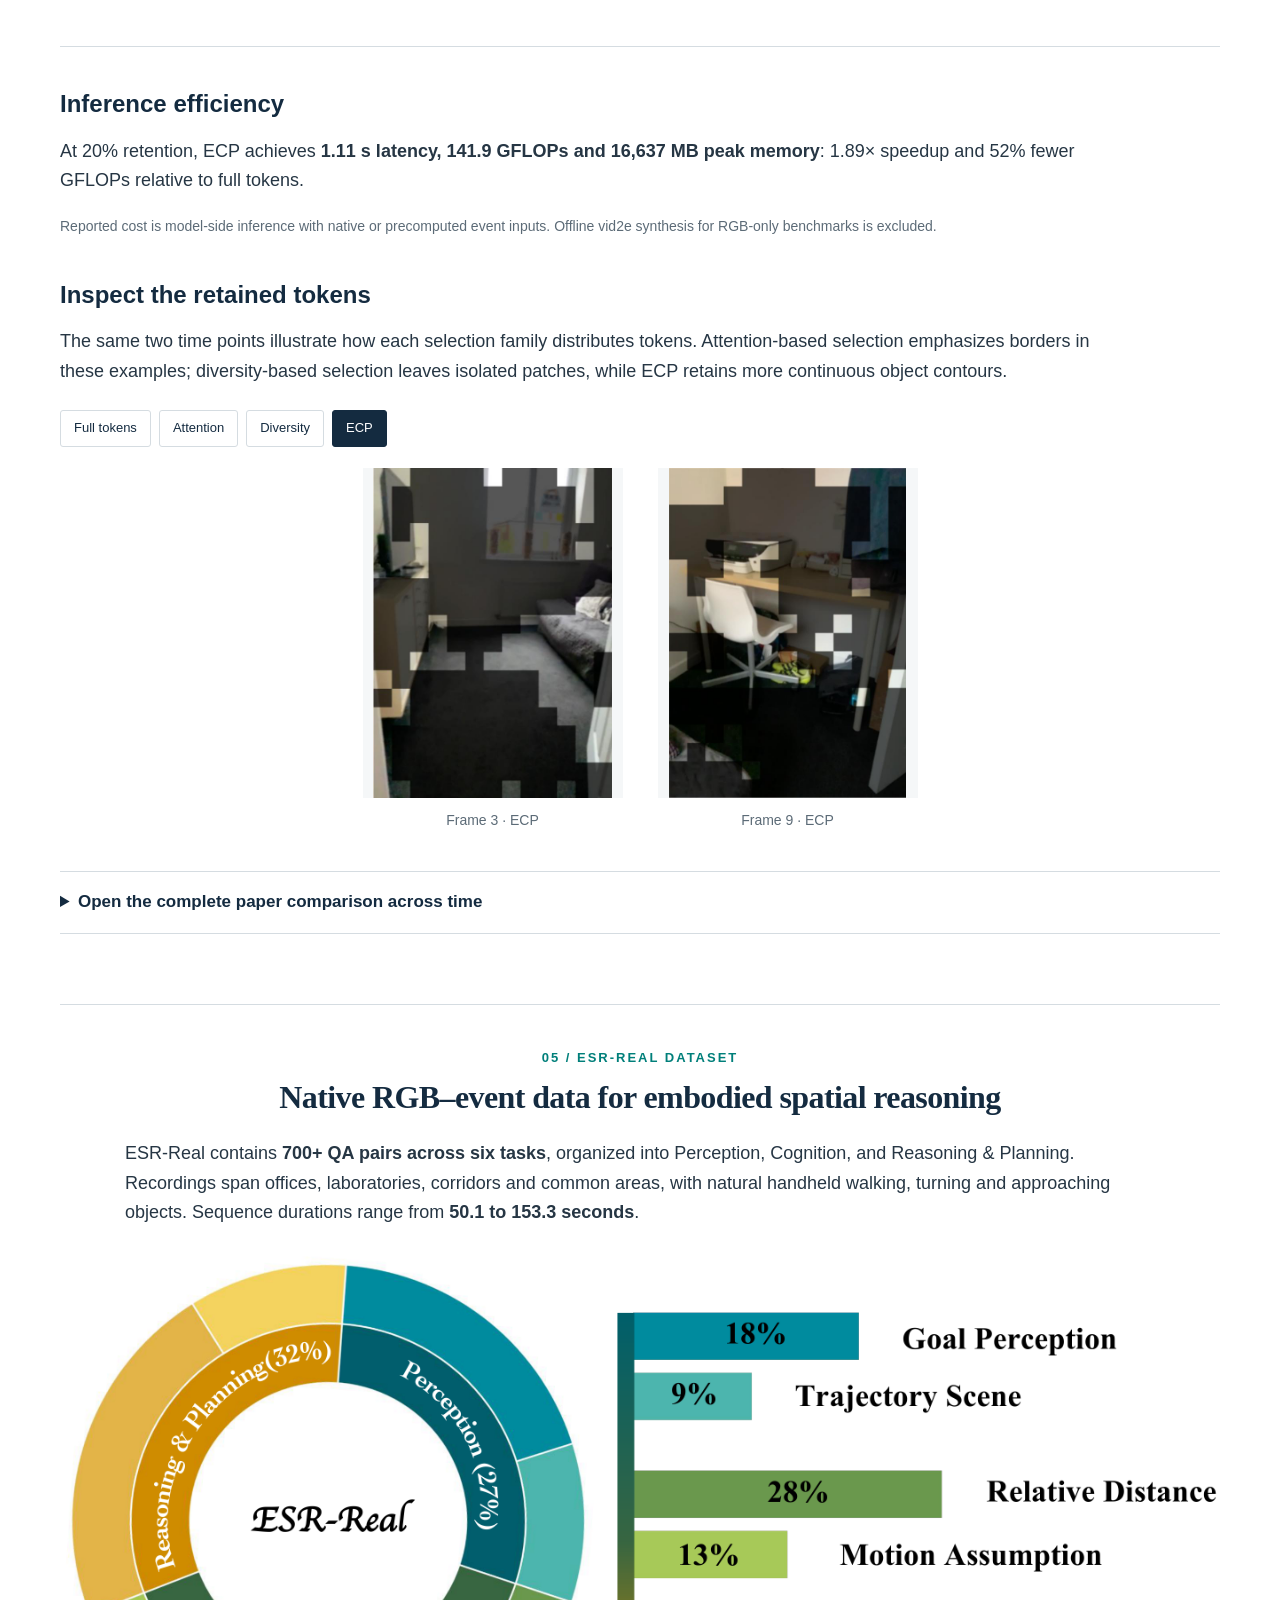
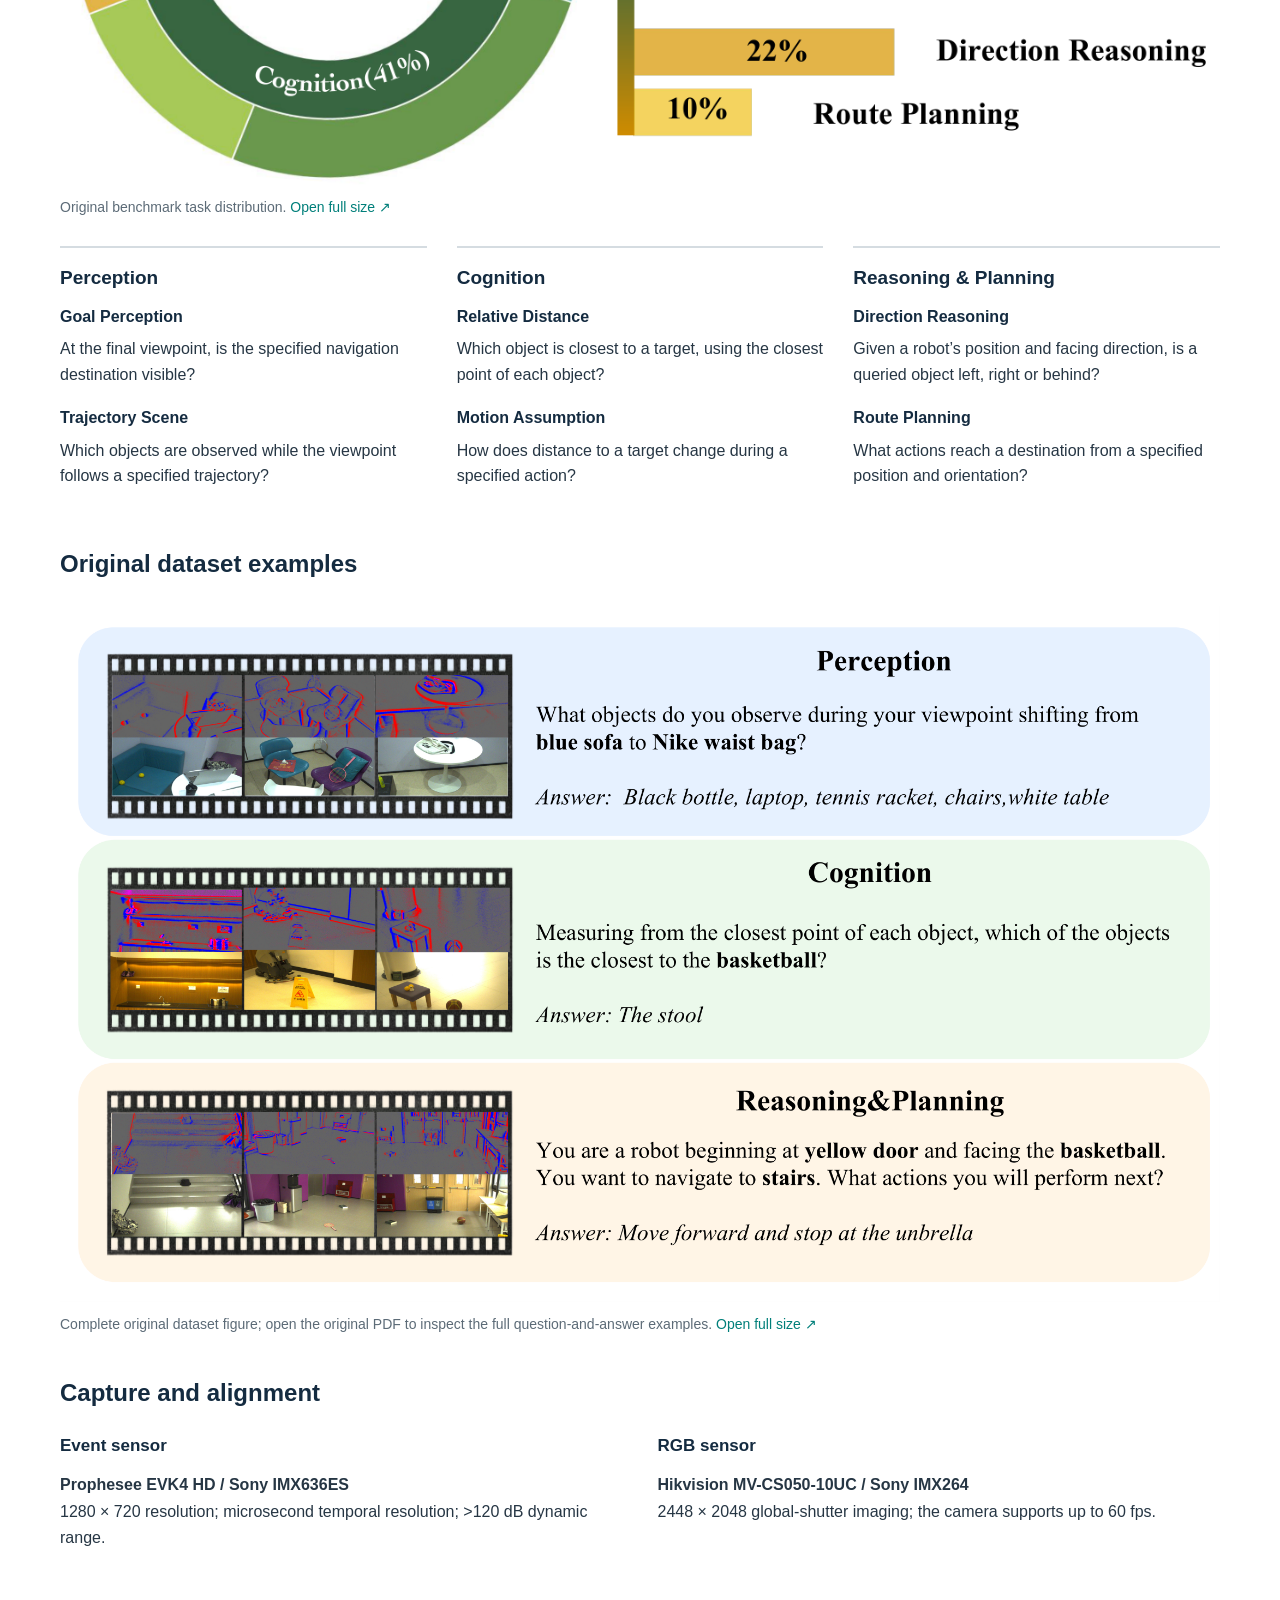
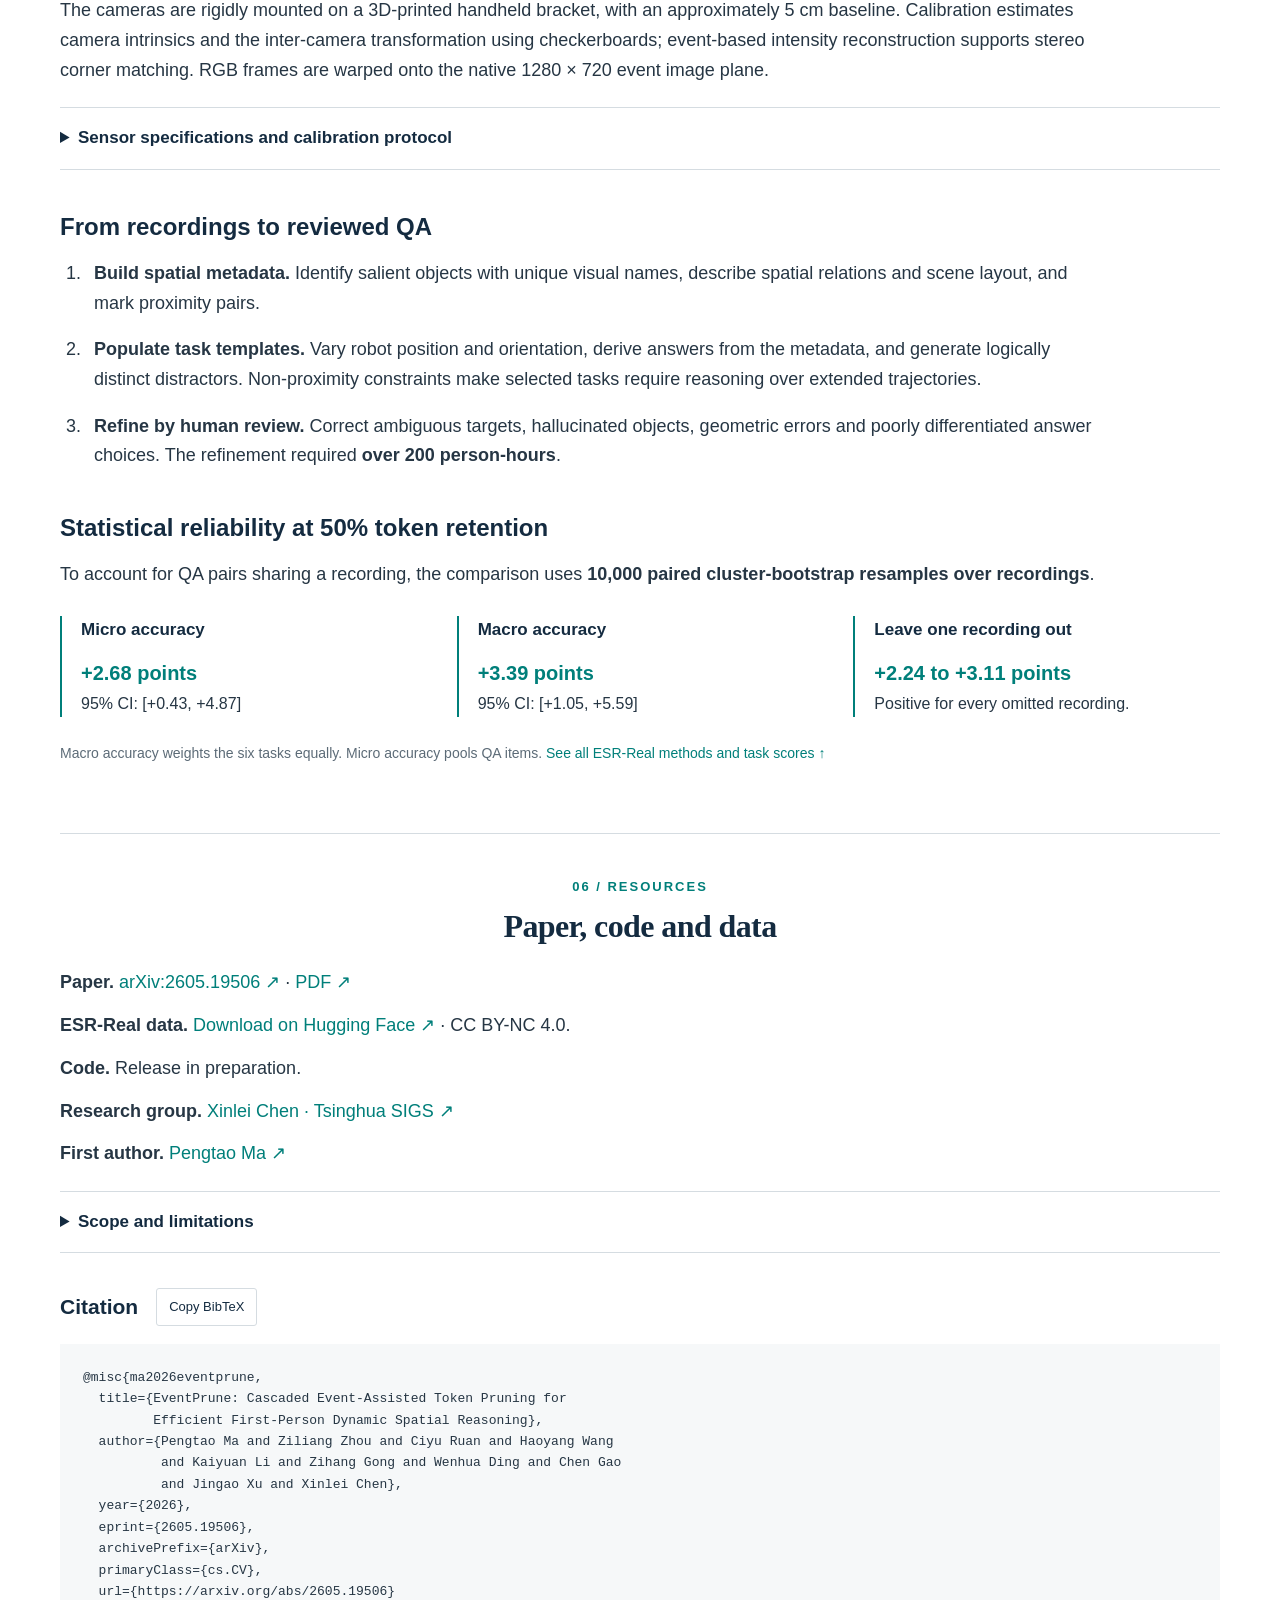
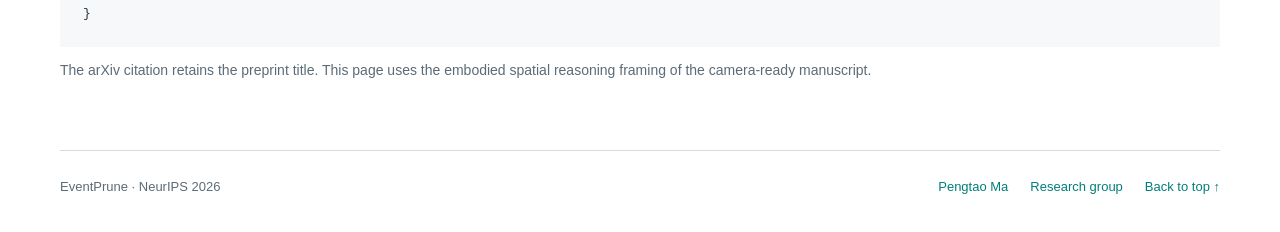
==== commit 3354974e: "Focus EventPrune website on main paper results" ====
--- a/eventprune/index.html
+++ b/eventprune/index.html
@@ -3,7 +3,7 @@
 <head>
   <meta charset="utf-8">
   <meta name="viewport" content="width=device-width, initial-scale=1">
-  <meta name="description" content="EventPrune (NeurIPS 2026): training-free event-assisted visual token pruning for efficient embodied spatial reasoning. Complete results, method, ablations, attention analysis, and ESR-Real.">
+  <meta name="description" content="EventPrune (NeurIPS 2026): training-free event-assisted visual token pruning for efficient embodied spatial reasoning. Method, main results, attention analysis, and ESR-Real.">
   <meta property="og:title" content="EventPrune · NeurIPS 2026">
   <meta property="og:description" content="Event-assisted pruning preserves spatial reasoning with 80% fewer visual tokens.">
   <meta property="og:type" content="website">
@@ -20,7 +20,7 @@
   <a class="skip" href="#main">Skip to content</a>
   <nav class="topnav" aria-label="Project navigation">
     <a class="wordmark" href="#top">EventPrune</a>
-    <div><a href="#motivation">Motivation</a><a href="#method">Method</a><a href="#attention">Attention bias</a><a href="#results">Experiments</a><a href="#ablations">Ablations</a><a href="#transfer">Extensions</a><a href="#dataset">ESR-Real</a><a href="#resources">Resources</a></div>
+    <div><a href="#motivation">Motivation</a><a href="#method">Method</a><a href="#attention">Attention bias</a><a href="#results">Experiments</a><a href="#dataset">ESR-Real</a><a href="#resources">Resources</a></div>
   </nav>
   <main id="main">
     <header id="top" class="hero">
@@ -43,7 +43,7 @@
       <p class="eyebrow">01 / Motivation</p><h2>Preserve the geometry needed for reasoning</h2>
       <div class="motivation-grid">
         <div><figure class="research-figure "><a href="assets/figure1_structure_comparison.png" aria-label="Open full-resolution figure: Structure retention comparison from Figure 1"><img loading="lazy" src="assets/figure1_structure_comparison.png" width="2825" height="1775" alt="Structure retention comparison from Figure 1"></a><figcaption>Selected Figure 1 panel. Fragmented visual tokens can lose physical structure. <a href="assets/figure1_structure_comparison.png">Open full size ↗</a></figcaption></figure></div>
-        <div><h3>Motion changes what is informative</h3><p>Embodied spatial reasoning requires tracking continuous motion and precise geometry during rapid ego-motion. RGB-only pruning often selects tokens from discrete snapshots; motion-rich moments and object boundaries can disappear under compression.</p><h3>Attention is useful, but can be biased</h3><p>In our evaluated Video-LLM, attention consistently favors image borders. High attention alone can therefore retain peripheral tokens while discarding central structure. Event cameras provide an external cue: asynchronous brightness changes expose motion and geometric boundaries.</p><p>ECP combines this motion prior with semantic attention, using events to guide <strong>which RGB tokens remain</strong>.</p><a href="#attention">Explore the complete attention-bias analysis ↓</a></div>
+        <div><h3>Motion changes what is informative</h3><p>Embodied spatial reasoning requires tracking continuous motion and precise geometry during rapid ego-motion. RGB-only pruning often selects tokens from discrete snapshots; motion-rich moments and object boundaries can disappear under compression.</p><h3>Attention is useful, but can be biased</h3><p>In our evaluated Video-LLM, attention consistently favors image borders. High attention alone can therefore retain peripheral tokens while discarding central structure. Event cameras provide an external cue: asynchronous brightness changes expose motion and geometric boundaries.</p><p>ECP combines this motion prior with semantic attention, using events to guide <strong>which RGB tokens remain</strong>.</p><a href="#attention">Explore the attention-bias findings ↓</a></div>
       </div>
     </section>
 
@@ -64,37 +64,21 @@
       <p>The analysis covers <strong>21,920 frames across all 28 layers</strong>: 472 UrbanVideo-Bench videos (15,104 frames) and 213 VSI-Bench videos (6,816 frames). The complete original figure below includes the heatmaps and both layer-wise line plots.</p>
       <figure class="research-figure "><a href="assets/attention_bias_full.pdf" aria-label="Open full-resolution figure: Complete attention-bias figure: heatmaps, peripheral-to-center ratios and Cohen’s d across layers"><img loading="lazy" src="assets/attention_bias_full.png" width="2385" height="1238" alt="Complete attention-bias figure: heatmaps, peripheral-to-center ratios and Cohen’s d across layers"></a><figcaption>(a) Spatial attention maps. (b) Peripheral/center ratio by layer. (c) Bias consistency, measured by Cohen’s d. The two line plots compare UrbanVideo-Bench and VSI-Bench. <a href="assets/attention_bias_full.pdf">Open full size ↗</a></figcaption></figure>
       <div class="explanation-grid"><article><h3>(a) Where attention accumulates</h3><p>Border and corner regions receive stronger attention than central regions. The peripheral-to-center ratio exceeds 1 in every evaluated layer.</p></article><article><h3>(b) How strong the bias is</h3><p>The middle-layer group (8–16) reaches a 5.64× peripheral/center ratio. The pooled per-layer statistics peak at layer 9 (9.53×). Dataset-wise profiles correlate at <em>r</em> = 0.897.</p></article><article><h3>(c) How consistent the bias is</h3><p>Cohen’s <em>d</em> accounts for variation as well as mean bias. Shallow layers show stronger consistency, motivating earlier intervention and stronger event calibration.</p></article></div>
-      <div class="subsection"><h3>Layer-group statistics</h3><div class="table-wrap research-table" tabindex="0" role="region" aria-label="Ratios use center attention as the baseline."><table class="" data-result-table="attention_groups"><caption>Ratios use center attention as the baseline.</caption><thead><tr><th scope="col">Stage</th><th scope="col">Layers</th><th scope="col">Peripheral/center</th><th scope="col">Corner/center</th><th scope="col">Edge/center</th><th scope="col">Cohen’s d</th></tr></thead><tbody><tr class=""><th scope="row">Shallow</th><td>0–7</td><td>3.35×</td><td>10.20×</td><td>2.40×</td><td>1.97</td></tr><tr class=""><th scope="row">Middle</th><td>8–16</td><td>5.64×</td><td>22.80×</td><td>4.20×</td><td>1.26</td></tr><tr class=""><th scope="row">Deep</th><td>17–27</td><td>2.86×</td><td>6.10×</td><td>2.30×</td><td>1.04</td></tr></tbody></table></div><p class="fine">Attention maps are standardized to a 12 × 18 grid: 8 corner tokens, 68 edge tokens and 140 center tokens. Peripheral = corner ∪ edge (76 of 216 tokens).</p></div>
-      <details class="research-details"><summary>All 28 layers: ratios, effect sizes and t-statistics</summary><div class="details-body"><div class="table-wrap research-table" tabindex="0" role="region" aria-label="Per-layer statistics, n = 21,920; all layers satisfy p &amp;lt; 10⁻¹⁰."><table class="" data-result-table="attention_layers"><caption>Per-layer statistics, n = 21,920; all layers satisfy p &lt; 10⁻¹⁰.</caption><thead><tr><th scope="col">Layer</th><th scope="col">Corner/center</th><th scope="col">Edge/center</th><th scope="col">Peripheral/center</th><th scope="col">Cohen’s d</th><th scope="col">t-statistic</th></tr></thead><tbody><tr class=""><th scope="row">0</th><td>7.70</td><td>1.80</td><td>2.41</td><td>2.24</td><td>331</td></tr><tr class=""><th scope="row">1</th><td>7.00</td><td>1.80</td><td>2.31</td><td>2.09</td><td>310</td></tr><tr class=""><th scope="row">2</th><td>7.60</td><td>1.90</td><td>2.48</td><td>1.88</td><td>279</td></tr><tr class=""><th scope="row">3</th><td>12.30</td><td>2.70</td><td>3.75</td><td>2.30</td><td>341</td></tr><tr class=""><th scope="row">4</th><td>9.20</td><td>2.30</td><td>3.05</td><td>2.01</td><td>297</td></tr><tr class=""><th scope="row">5</th><td>16.80</td><td>3.20</td><td>4.66</td><td>1.99</td><td>295</td></tr><tr class=""><th scope="row">6</th><td>6.40</td><td>1.70</td><td>2.18</td><td>1.56</td><td>231</td></tr><tr class=""><th scope="row">7</th><td>20.30</td><td>4.20</td><td>5.92</td><td>1.72</td><td>254</td></tr><tr class=""><th scope="row">8</th><td>19.40</td><td>3.60</td><td>5.26</td><td>1.73</td><td>256</td></tr><tr class=""><th scope="row">9</th><td>47.70</td><td>5.00</td><td>9.53</td><td>1.35</td><td>200</td></tr><tr class=""><th scope="row">10</th><td>18.90</td><td>3.20</td><td>4.89</td><td>1.59</td><td>235</td></tr><tr class=""><th scope="row">11</th><td>18.00</td><td>4.50</td><td>5.89</td><td>1.41</td><td>209</td></tr><tr class=""><th scope="row">12</th><td>12.40</td><td>4.10</td><td>4.95</td><td>1.26</td><td>187</td></tr><tr class=""><th scope="row">13</th><td>8.00</td><td>3.90</td><td>4.31</td><td>0.95</td><td>141</td></tr><tr class=""><th scope="row">14</th><td>13.70</td><td>4.90</td><td>5.82</td><td>0.99</td><td>146</td></tr><tr class=""><th scope="row">15</th><td>9.00</td><td>3.30</td><td>3.87</td><td>1.23</td><td>182</td></tr><tr class=""><th scope="row">16</th><td>12.60</td><td>5.50</td><td>6.25</td><td>0.80</td><td>118</td></tr><tr class=""><th scope="row">17</th><td>9.70</td><td>3.50</td><td>4.20</td><td>1.08</td><td>160</td></tr><tr class=""><th scope="row">18</th><td>4.00</td><td>2.10</td><td>2.33</td><td>1.04</td><td>154</td></tr><tr class=""><th scope="row">19</th><td>3.80</td><td>2.40</td><td>2.57</td><td>0.91</td><td>134</td></tr><tr class=""><th scope="row">20</th><td>5.00</td><td>2.60</td><td>2.84</td><td>1.10</td><td>163</td></tr><tr class=""><th scope="row">21</th><td>8.10</td><td>2.70</td><td>3.23</td><td>1.11</td><td>165</td></tr><tr class=""><th scope="row">22</th><td>10.20</td><td>2.90</td><td>3.64</td><td>1.00</td><td>148</td></tr><tr class=""><th scope="row">23</th><td>7.30</td><td>2.40</td><td>2.92</td><td>1.11</td><td>164</td></tr><tr class=""><th scope="row">24</th><td>4.40</td><td>1.80</td><td>2.11</td><td>1.01</td><td>150</td></tr><tr class=""><th scope="row">25</th><td>6.30</td><td>2.30</td><td>2.72</td><td>1.04</td><td>154</td></tr><tr class=""><th scope="row">26</th><td>5.70</td><td>2.10</td><td>2.47</td><td>1.04</td><td>153</td></tr><tr class=""><th scope="row">27</th><td>5.90</td><td>2.00</td><td>2.44</td><td>0.98</td><td>145</td></tr></tbody></table></div><a class="data-link" href="data/attention_layers.csv" download>Download CSV ↓</a></div></details>
     </section>
 
     <section id="results" class="section">
-      <p class="eyebrow">04 / Complete experimental results</p><h2>All comparison methods, budgets and tasks</h2>
+      <p class="eyebrow">04 / Main results</p><h2>Accuracy on spatial reasoning benchmarks</h2>
       <p>The primary backbone is <strong>Qwen2.5-VL-7B-Instruct</strong>. Public evaluation covers 13 selected ego-motion-centric tasks from UrbanVideo-Bench and VSI-Bench with simulated events. ESR-Real evaluates six tasks with native events. All methods use the same codebase, NVIDIA A6000 GPUs, FlashAttention-2 and greedy decoding.</p>
-      <p class="results-scope">RGB-only baselines: DTD, FastV, PyramidDrop, DivPrune, BTP, VTW and VisionZip. <strong>Direct Event Pruning (DEP)</strong> directly uses token-aligned event density, controlling for access to events. Every reported pruning budget is retained below.</p>
-      <div class="benchmark-grid"><article class="benchmark-summary"><h3>UrbanVideo-Bench + VSI-Bench</h3><div class="table-wrap research-table" tabindex="0" role="region" aria-label="Avg.Acc (%). Full-token reference (100%): &lt;strong&gt;36.31&lt;/strong&gt;."><table class="" data-result-table="public_summary"><caption>Avg.Acc (%). Full-token reference (100%): <strong>36.31</strong>.</caption><thead><tr><th scope="col">Method</th><th scope="col">70% tokens</th><th scope="col">50% tokens</th><th scope="col">20% tokens</th></tr></thead><tbody><tr class=""><th scope="row">DTD</th><td>36.36</td><td>36.55</td><td>35.37</td></tr><tr class=""><th scope="row">FastV</th><td>36.28</td><td>35.67</td><td>32.64</td></tr><tr class=""><th scope="row">PyramidDrop</th><td>36.73</td><td>35.67</td><td>33.12</td></tr><tr class=""><th scope="row">DivPrune</th><td>36.16</td><td>36.77</td><td>34.40</td></tr><tr class=""><th scope="row">BTP</th><td>35.95</td><td>35.09</td><td>33.34</td></tr><tr class=""><th scope="row">VTW</th><td>36.45</td><td>33.84</td><td>30.50</td></tr><tr class=""><th scope="row">VisionZip</th><td>36.64</td><td>36.54</td><td>35.79</td></tr><tr class=""><th scope="row">DEP</th><td>36.88</td><td>33.28</td><td>29.95</td></tr><tr class="ours"><th scope="row">ECP</th><td><strong>37.78</strong></td><td><strong>38.16</strong></td><td><strong>37.62</strong></td></tr></tbody></table></div></article><article class="benchmark-summary"><h3>ESR-Real · native events</h3><div class="table-wrap research-table" tabindex="0" role="region" aria-label="Avg.Acc (%). Full-token reference (100%): &lt;strong&gt;51.90&lt;/strong&gt;."><table class="" data-result-table="esr_summary"><caption>Avg.Acc (%). Full-token reference (100%): <strong>51.90</strong>.</caption><thead><tr><th scope="col">Method</th><th scope="col">70% tokens</th><th scope="col">50% tokens</th><th scope="col">20% tokens</th></tr></thead><tbody><tr class=""><th scope="row">DTD</th><td>51.20</td><td>49.51</td><td>46.40</td></tr><tr class=""><th scope="row">FastV</th><td>51.48</td><td>48.94</td><td>39.77</td></tr><tr class=""><th scope="row">PyramidDrop</th><td>51.20</td><td>50.49</td><td>39.49</td></tr><tr class=""><th scope="row">DivPrune</th><td>50.92</td><td>50.21</td><td>45.56</td></tr><tr class=""><th scope="row">BTP</th><td>50.21</td><td>50.21</td><td>43.30</td></tr><tr class=""><th scope="row">VTW</th><td>50.78</td><td>43.58</td><td>39.07</td></tr><tr class=""><th scope="row">VisionZip</th><td>48.45</td><td>49.05</td><td>44.76</td></tr><tr class=""><th scope="row">DEP</th><td>50.60</td><td>41.50</td><td>40.20</td></tr><tr class="ours"><th scope="row">ECP</th><td><strong>52.89</strong></td><td><strong>54.58</strong></td><td><strong>50.07</strong></td></tr></tbody></table></div></article></div>
-      <p class="fine">These are the reported average accuracies; task-level breakdowns follow. ECP rows are shaded. Bold denotes the best pruning result per budget, with ties involving ECP emphasized on ECP only.</p>
-      <details class="result-details" open><summary>Public spatial benchmarks: all methods and 13 tasks</summary><div class="details-body"><div class="result-toolbar"><div class="budget-controls" role="group" aria-label="Public spatial benchmarks visual-token retention"><button type="button" data-budget="20" data-target="public-matrix" aria-pressed="true">20% tokens</button><button type="button" data-budget="50" data-target="public-matrix" aria-pressed="false">50% tokens</button><button type="button" data-budget="70" data-target="public-matrix" aria-pressed="false">70% tokens</button><button type="button" data-budget="all" data-target="public-matrix" aria-pressed="false">All budgets</button></div><a class="data-link" href="data/public.csv" download>Download all budgets (CSV) ↓</a></div><p class="scroll-hint">Scroll horizontally to inspect every task. Bold marks the best pruning score within each budget; an ECP tie is emphasized on ECP only.</p><div class="table-wrap research-table" tabindex="0" role="region" aria-label="Public spatial benchmarks complete per-task results"><table id="public-matrix" class="matrix public-matrix" data-result-table="public"><caption>Public spatial benchmarks: full-token reference and task-level scores (%)</caption><thead><tr><th scope="col">Method</th><th scope="col">Avg.Acc (%)</th><th scope="col">Start/end position</th><th scope="col">Goal detection</th><th scope="col">Relative distance</th><th scope="col">Proximity</th><th scope="col">Association reasoning</th><th scope="col">Landmark positioning</th><th scope="col">Object recall</th><th scope="col">Scene recall</th><th scope="col">Absolute distance</th><th scope="col">Cognitive map</th><th scope="col">Relative direction</th><th scope="col">Route planning</th><th scope="col">High-level planning</th></tr></thead><tbody><tr data-retention="100" data-method="Full tokens" class="reference-row"><th scope="row">Full tokens (100%)</th><td>36.31</td><td>55.10</td><td>39.79</td><td>44.51</td><td>50.00</td><td>16.90</td><td>37.41</td><td>65.79</td><td>69.70</td><td>23.05</td><td>51.43</td><td>34.74</td><td>29.53</td><td>45.23</td></tr><tr class="budget-label" data-retention="70" hidden><th colspan="15">70% visual-token retention</th></tr><tr data-retention="70" data-method="DTD" class="" hidden><th scope="row">DTD</th><td>36.36</td><td>55.10</td><td>39.44</td><td>42.63</td><td>46.88</td><td>15.96</td><td>37.76</td><td>63.16</td><td>69.70</td><td>24.01</td><td>51.45</td><td>35.74</td><td>29.53</td><td>46.61</td></tr><tr data-retention="70" data-method="FastV" class="" hidden><th scope="row">FastV</th><td>36.28</td><td>57.14</td><td>39.08</td><td>44.51</td><td>50.00</td><td>16.90</td><td>37.41</td><td>65.79</td><td>69.70</td><td>23.47</td><td>51.87</td><td>34.54</td><td>28.86</td><td>44.49</td></tr><tr data-retention="70" data-method="PyramidDrop" class="" hidden><th scope="row">PyramidDrop</th><td>36.73</td><td>53.06</td><td>40.49</td><td>44.83</td><td>46.88</td><td>15.96</td><td>36.71</td><td>65.79</td><td>69.70</td><td>23.85</td><td><strong>53.53</strong></td><td>35.54</td><td>30.87</td><td>44.49</td></tr><tr data-retention="70" data-method="DivPrune" class="" hidden><th scope="row">DivPrune</th><td>36.16</td><td>55.10</td><td>39.79</td><td>43.26</td><td>46.88</td><td>15.96</td><td>37.06</td><td>65.79</td><td>69.70</td><td>23.53</td><td>52.28</td><td>35.14</td><td>30.87</td><td>42.80</td></tr><tr data-retention="70" data-method="BTP" class="" hidden><th scope="row">BTP</th><td>35.95</td><td>57.14</td><td>39.44</td><td>43.26</td><td>46.88</td><td>17.37</td><td>36.71</td><td>65.79</td><td>69.70</td><td>23.31</td><td>51.45</td><td>34.14</td><td>28.19</td><td>44.49</td></tr><tr data-retention="70" data-method="VTW" class="" hidden><th scope="row">VTW</th><td>36.45</td><td>57.14</td><td>39.44</td><td>44.83</td><td>50.00</td><td>17.84</td><td>36.71</td><td>65.79</td><td>69.70</td><td>23.97</td><td>51.45</td><td>35.14</td><td>30.20</td><td>42.80</td></tr><tr data-retention="70" data-method="VisionZip" class="" hidden><th scope="row">VisionZip</th><td>36.64</td><td>53.06</td><td>40.00</td><td>43.57</td><td>50.00</td><td><strong>19.25</strong></td><td>36.71</td><td><strong>68.42</strong></td><td>69.70</td><td>23.15</td><td>53.47</td><td>36.34</td><td>30.87</td><td>42.32</td></tr><tr data-retention="70" data-method="DEP" class="" hidden><th scope="row">DEP</th><td>36.88</td><td>53.10</td><td>38.30</td><td>45.80</td><td>50.00</td><td>18.80</td><td><strong>37.80</strong></td><td>68.40</td><td>69.70</td><td>24.28</td><td>53.50</td><td><strong>36.55</strong></td><td>28.90</td><td>41.50</td></tr><tr data-retention="70" data-method="ECP" class="ours" hidden><th scope="row">ECP</th><td><strong>37.78</strong></td><td><strong>59.18</strong></td><td><strong>40.49</strong></td><td><strong>49.22</strong></td><td><strong>56.25</strong></td><td>17.37</td><td>37.76</td><td>65.79</td><td><strong>69.70</strong></td><td><strong>24.32</strong></td><td>52.70</td><td>33.94</td><td><strong>31.54</strong></td><td><strong>50.00</strong></td></tr><tr class="budget-label" data-retention="50" hidden><th colspan="15">50% visual-token retention</th></tr><tr data-retention="50" data-method="DTD" class="" hidden><th scope="row">DTD</th><td>36.55</td><td>59.18</td><td>39.44</td><td>42.01</td><td>53.12</td><td>17.37</td><td>35.31</td><td>63.16</td><td>69.70</td><td>24.17</td><td>53.11</td><td>35.14</td><td>29.53</td><td>47.03</td></tr><tr data-retention="50" data-method="FastV" class="" hidden><th scope="row">FastV</th><td>35.67</td><td>51.02</td><td>37.32</td><td>42.32</td><td>46.88</td><td>17.37</td><td>37.06</td><td>65.79</td><td>66.67</td><td>22.14</td><td>50.21</td><td>34.74</td><td>30.20</td><td>47.46</td></tr><tr data-retention="50" data-method="PyramidDrop" class="" hidden><th scope="row">PyramidDrop</th><td>35.67</td><td>51.02</td><td>39.79</td><td>41.69</td><td>46.88</td><td>16.43</td><td><strong>37.41</strong></td><td>65.79</td><td>69.70</td><td>22.16</td><td>50.62</td><td>34.74</td><td>28.86</td><td>45.76</td></tr><tr data-retention="50" data-method="DivPrune" class="" hidden><th scope="row">DivPrune</th><td>36.77</td><td>48.98</td><td>39.79</td><td>44.51</td><td>46.88</td><td>18.31</td><td>35.31</td><td>63.16</td><td>69.70</td><td>24.05</td><td>53.53</td><td><strong>36.14</strong></td><td>29.53</td><td>46.61</td></tr><tr data-retention="50" data-method="BTP" class="" hidden><th scope="row">BTP</th><td>35.09</td><td>51.02</td><td>40.49</td><td>40.13</td><td>50.00</td><td>15.96</td><td>35.66</td><td>65.79</td><td>69.70</td><td>22.20</td><td>49.38</td><td>34.14</td><td>30.20</td><td>43.64</td></tr><tr data-retention="50" data-method="VTW" class="" hidden><th scope="row">VTW</th><td>33.84</td><td>42.86</td><td>33.45</td><td>38.87</td><td>53.12</td><td>14.08</td><td>34.97</td><td>68.42</td><td><strong>72.73</strong></td><td>22.44</td><td>49.38</td><td>34.74</td><td>30.87</td><td>38.98</td></tr><tr data-retention="50" data-method="VisionZip" class="" hidden><th scope="row">VisionZip</th><td>36.54</td><td>53.06</td><td>41.38</td><td>41.69</td><td>53.12</td><td><strong>19.72</strong></td><td>37.06</td><td>68.42</td><td>69.70</td><td>23.41</td><td>51.84</td><td>35.74</td><td>30.87</td><td>43.15</td></tr><tr data-retention="50" data-method="DEP" class="" hidden><th scope="row">DEP</th><td>33.28</td><td>38.80</td><td>32.80</td><td>38.20</td><td>53.10</td><td>15.00</td><td>34.60</td><td><strong>71.10</strong></td><td>72.70</td><td>21.18</td><td>49.00</td><td>35.14</td><td>30.20</td><td>36.50</td></tr><tr data-retention="50" data-method="ECP" class="ours" hidden><th scope="row">ECP</th><td><strong>38.16</strong></td><td><strong>59.18</strong></td><td><strong>42.25</strong></td><td><strong>50.47</strong></td><td><strong>53.12</strong></td><td>18.78</td><td>37.06</td><td>63.16</td><td>69.70</td><td><strong>24.50</strong></td><td><strong>54.36</strong></td><td>34.14</td><td><strong>32.21</strong></td><td><strong>48.73</strong></td></tr><tr class="budget-label" data-retention="20"><th colspan="15">20% visual-token retention</th></tr><tr data-retention="20" data-method="DTD" class=""><th scope="row">DTD</th><td>35.37</td><td>51.02</td><td>37.68</td><td>39.50</td><td>50.00</td><td>16.43</td><td>35.31</td><td>65.79</td><td>72.73</td><td>22.58</td><td>52.28</td><td>33.53</td><td>29.53</td><td>47.88</td></tr><tr data-retention="20" data-method="FastV" class=""><th scope="row">FastV</th><td>32.64</td><td>28.57</td><td>29.58</td><td>33.23</td><td>46.88</td><td>14.55</td><td>31.82</td><td>57.89</td><td>63.64</td><td>22.79</td><td>47.72</td><td>32.73</td><td><strong>34.23</strong></td><td>49.58</td></tr><tr data-retention="20" data-method="PyramidDrop" class=""><th scope="row">PyramidDrop</th><td>33.12</td><td>26.53</td><td>31.69</td><td>33.86</td><td>46.88</td><td>15.96</td><td>32.52</td><td>63.16</td><td>66.67</td><td>21.50</td><td>53.53</td><td>32.53</td><td>31.54</td><td>48.31</td></tr><tr data-retention="20" data-method="DivPrune" class=""><th scope="row">DivPrune</th><td>34.40</td><td>32.65</td><td>36.97</td><td>36.36</td><td>56.25</td><td>16.90</td><td>34.62</td><td>60.53</td><td>66.67</td><td>20.33</td><td>49.79</td><td>35.74</td><td>27.52</td><td>51.27</td></tr><tr data-retention="20" data-method="BTP" class=""><th scope="row">BTP</th><td>33.34</td><td>30.61</td><td>33.10</td><td>35.11</td><td>56.25</td><td>12.68</td><td>33.92</td><td>65.79</td><td>66.67</td><td>19.95</td><td>51.87</td><td>34.74</td><td>30.20</td><td>47.88</td></tr><tr data-retention="20" data-method="VTW" class=""><th scope="row">VTW</th><td>30.50</td><td>20.41</td><td>32.75</td><td>36.36</td><td>53.12</td><td>13.15</td><td>32.17</td><td>42.11</td><td>54.55</td><td>12.14</td><td>47.72</td><td>35.54</td><td>30.20</td><td>41.95</td></tr><tr data-retention="20" data-method="VisionZip" class=""><th scope="row">VisionZip</th><td>35.79</td><td>36.73</td><td><strong>40.34</strong></td><td>40.44</td><td>46.88</td><td>17.84</td><td>34.62</td><td>63.16</td><td>69.70</td><td>22.52</td><td>52.24</td><td>36.15</td><td>31.54</td><td>48.96</td></tr><tr data-retention="20" data-method="DEP" class=""><th scope="row">DEP</th><td>29.95</td><td>22.40</td><td>30.70</td><td>36.10</td><td><strong>59.40</strong></td><td>12.20</td><td>30.10</td><td>42.10</td><td>51.50</td><td>11.11</td><td>44.10</td><td><strong>37.35</strong></td><td>30.90</td><td>42.30</td></tr><tr data-retention="20" data-method="ECP" class="ours"><th scope="row">ECP</th><td><strong>37.62</strong></td><td><strong>55.10</strong></td><td>38.03</td><td><strong>44.20</strong></td><td>56.25</td><td><strong>20.19</strong></td><td><strong>36.36</strong></td><td><strong>73.68</strong></td><td><strong>72.73</strong></td><td><strong>23.05</strong></td><td><strong>54.36</strong></td><td>36.95</td><td>30.20</td><td><strong>52.12</strong></td></tr></tbody></table></div></div></details><details class="result-details" open><summary>ESR-Real: all methods and 6 tasks</summary><div class="details-body"><div class="result-toolbar"><div class="budget-controls" role="group" aria-label="ESR-Real visual-token retention"><button type="button" data-budget="20" data-target="esr-matrix" aria-pressed="true">20% tokens</button><button type="button" data-budget="50" data-target="esr-matrix" aria-pressed="false">50% tokens</button><button type="button" data-budget="70" data-target="esr-matrix" aria-pressed="false">70% tokens</button><button type="button" data-budget="all" data-target="esr-matrix" aria-pressed="false">All budgets</button></div><a class="data-link" href="data/esr.csv" download>Download all budgets (CSV) ↓</a></div><p class="scroll-hint">Scroll horizontally to inspect every task. Bold marks the best pruning score within each budget; an ECP tie is emphasized on ECP only.</p><div class="table-wrap research-table" tabindex="0" role="region" aria-label="ESR-Real complete per-task results"><table id="esr-matrix" class="matrix esr-matrix" data-result-table="esr"><caption>ESR-Real: full-token reference and task-level scores (%)</caption><thead><tr><th scope="col">Method</th><th scope="col">Avg.Acc (%)</th><th scope="col">Goal perception</th><th scope="col">Trajectory scene</th><th scope="col">Relative distance</th><th scope="col">Motion assumption</th><th scope="col">Direction reasoning</th><th scope="col">Route planning</th></tr></thead><tbody><tr data-retention="100" data-method="Full tokens" class="reference-row"><th scope="row">Full tokens (100%)</th><td>51.90</td><td>63.28</td><td>31.75</td><td>69.35</td><td>39.56</td><td>30.82</td><td>63.77</td></tr><tr class="budget-label" data-retention="70" hidden><th colspan="8">70% visual-token retention</th></tr><tr data-retention="70" data-method="DTD" class="" hidden><th scope="row">DTD</th><td>51.20</td><td><strong>65.62</strong></td><td>28.57</td><td>67.34</td><td>35.16</td><td>30.82</td><td>66.67</td></tr><tr data-retention="70" data-method="FastV" class="" hidden><th scope="row">FastV</th><td>51.48</td><td>62.50</td><td>34.92</td><td>68.34</td><td>37.36</td><td>30.82</td><td>63.77</td></tr><tr data-retention="70" data-method="PyramidDrop" class="" hidden><th scope="row">PyramidDrop</th><td>51.20</td><td>60.94</td><td>30.16</td><td><strong>69.85</strong></td><td>37.36</td><td>29.56</td><td>66.67</td></tr><tr data-retention="70" data-method="DivPrune" class="" hidden><th scope="row">DivPrune</th><td>50.92</td><td>62.50</td><td>33.33</td><td>68.84</td><td>38.46</td><td>27.67</td><td>63.77</td></tr><tr data-retention="70" data-method="BTP" class="" hidden><th scope="row">BTP</th><td>50.21</td><td>60.94</td><td>31.75</td><td>68.34</td><td>36.26</td><td>28.30</td><td>63.77</td></tr><tr data-retention="70" data-method="VTW" class="" hidden><th scope="row">VTW</th><td>50.78</td><td>57.81</td><td>31.75</td><td><strong>69.85</strong></td><td>37.36</td><td>29.56</td><td>66.67</td></tr><tr data-retention="70" data-method="VisionZip" class="" hidden><th scope="row">VisionZip</th><td>48.45</td><td>59.38</td><td>31.75</td><td>68.84</td><td>34.07</td><td><strong>31.45</strong></td><td>65.22</td></tr><tr data-retention="70" data-method="DEP" class="" hidden><th scope="row">DEP</th><td>50.60</td><td>60.20</td><td>28.60</td><td>68.30</td><td>37.40</td><td>29.60</td><td>68.10</td></tr><tr data-retention="70" data-method="ECP" class="ours" hidden><th scope="row">ECP</th><td><strong>52.89</strong></td><td>64.06</td><td><strong>38.10</strong></td><td>68.84</td><td><strong>39.56</strong></td><td>30.82</td><td><strong>68.12</strong></td></tr><tr class="budget-label" data-retention="50" hidden><th colspan="8">50% visual-token retention</th></tr><tr data-retention="50" data-method="DTD" class="" hidden><th scope="row">DTD</th><td>49.51</td><td>64.06</td><td>28.57</td><td>65.83</td><td>34.07</td><td>26.42</td><td>68.12</td></tr><tr data-retention="50" data-method="FastV" class="" hidden><th scope="row">FastV</th><td>48.94</td><td>63.28</td><td>31.75</td><td>64.32</td><td>36.26</td><td>26.42</td><td>62.32</td></tr><tr data-retention="50" data-method="PyramidDrop" class="" hidden><th scope="row">PyramidDrop</th><td>50.49</td><td>63.28</td><td>33.33</td><td>65.83</td><td>37.36</td><td>29.56</td><td>63.77</td></tr><tr data-retention="50" data-method="DivPrune" class="" hidden><th scope="row">DivPrune</th><td>50.21</td><td>65.62</td><td>30.16</td><td>64.82</td><td>40.66</td><td>27.67</td><td>62.32</td></tr><tr data-retention="50" data-method="BTP" class="" hidden><th scope="row">BTP</th><td>50.21</td><td>63.28</td><td>34.92</td><td>64.32</td><td>38.46</td><td>28.30</td><td>65.22</td></tr><tr data-retention="50" data-method="VTW" class="" hidden><th scope="row">VTW</th><td>43.58</td><td>64.84</td><td>26.98</td><td>47.24</td><td>31.87</td><td>28.30</td><td>59.42</td></tr><tr data-retention="50" data-method="VisionZip" class="" hidden><th scope="row">VisionZip</th><td>49.05</td><td>60.16</td><td>33.33</td><td>65.33</td><td>37.36</td><td>31.45</td><td>66.67</td></tr><tr data-retention="50" data-method="DEP" class="" hidden><th scope="row">DEP</th><td>41.50</td><td>64.80</td><td>27.00</td><td>42.70</td><td>27.50</td><td>27.00</td><td>59.40</td></tr><tr data-retention="50" data-method="ECP" class="ours" hidden><th scope="row">ECP</th><td><strong>54.58</strong></td><td><strong>67.97</strong></td><td><strong>38.10</strong></td><td><strong>69.85</strong></td><td><strong>40.66</strong></td><td><strong>32.70</strong></td><td><strong>69.57</strong></td></tr><tr class="budget-label" data-retention="20"><th colspan="8">20% visual-token retention</th></tr><tr data-retention="20" data-method="DTD" class=""><th scope="row">DTD</th><td>46.40</td><td>66.41</td><td>25.40</td><td>55.78</td><td>34.07</td><td>27.04</td><td>62.32</td></tr><tr data-retention="20" data-method="FastV" class=""><th scope="row">FastV</th><td>39.77</td><td>66.41</td><td>20.63</td><td>37.19</td><td>34.07</td><td>25.79</td><td>55.07</td></tr><tr data-retention="20" data-method="PyramidDrop" class=""><th scope="row">PyramidDrop</th><td>39.49</td><td>66.41</td><td>23.81</td><td>29.65</td><td>38.46</td><td>28.30</td><td>59.42</td></tr><tr data-retention="20" data-method="DivPrune" class=""><th scope="row">DivPrune</th><td>45.56</td><td>67.19</td><td>28.57</td><td>48.24</td><td>35.16</td><td>31.45</td><td>59.42</td></tr><tr data-retention="20" data-method="BTP" class=""><th scope="row">BTP</th><td>43.30</td><td>66.41</td><td>20.63</td><td>49.25</td><td>34.07</td><td>25.16</td><td>57.97</td></tr><tr data-retention="20" data-method="VTW" class=""><th scope="row">VTW</th><td>39.07</td><td>62.50</td><td>23.81</td><td>28.64</td><td>35.16</td><td>33.96</td><td>56.52</td></tr><tr data-retention="20" data-method="VisionZip" class=""><th scope="row">VisionZip</th><td>44.76</td><td>63.28</td><td>26.98</td><td>57.79</td><td>32.97</td><td>29.56</td><td>57.97</td></tr><tr data-retention="20" data-method="DEP" class=""><th scope="row">DEP</th><td>40.20</td><td>65.60</td><td>28.60</td><td>29.10</td><td>37.40</td><td><strong>34.60</strong></td><td>52.20</td></tr><tr data-retention="20" data-method="ECP" class="ours"><th scope="row">ECP</th><td><strong>50.07</strong></td><td><strong>67.19</strong></td><td><strong>31.75</strong></td><td><strong>60.30</strong></td><td><strong>38.46</strong></td><td>28.93</td><td><strong>69.57</strong></td></tr></tbody></table></div></div></details>
-      <div class="subsection" id="efficiency"><h3>Efficiency: the complete reported comparison</h3><p>At 20% retention, ECP achieves <strong>1.11 s latency, 141.9 GFLOPs and 16,637 MB peak memory</strong>: 1.89× speedup and 52% fewer GFLOPs relative to full tokens.</p><div class="table-wrap research-table" tabindex="0" role="region" aria-label="UrbanVideo-Bench, 20% visual-token retention. Lower is better for all cost metrics."><table class="" data-result-table="efficiency"><caption>UrbanVideo-Bench, 20% visual-token retention. Lower is better for all cost metrics.</caption><thead><tr><th scope="col">Method</th><th scope="col">Retention</th><th scope="col">Latency (s)</th><th scope="col">GFLOPs</th><th scope="col">Memory (MB)</th></tr></thead><tbody><tr class=""><th scope="row">Full tokens</th><td>-</td><td>2.10</td><td>294.6</td><td>18848</td></tr><tr class=""><th scope="row">DTD</th><td>20%</td><td>1.80</td><td>185.9</td><td>16880</td></tr><tr class=""><th scope="row">FastV</th><td>20%</td><td>1.16</td><td>173.9</td><td>17068</td></tr><tr class=""><th scope="row">VTW</th><td>20%</td><td>1.18</td><td>189.8</td><td>17200</td></tr><tr class=""><th scope="row">PyramidDrop</th><td>20%</td><td>1.24</td><td>187.5</td><td>17169</td></tr><tr class=""><th scope="row">DivPrune</th><td>20%</td><td>1.25</td><td>187.1</td><td>17169</td></tr><tr class=""><th scope="row">BTP</th><td>20%</td><td>1.55</td><td>187.5</td><td>17169</td></tr><tr class="ours"><th scope="row">ECP</th><td>20%</td><td><strong>1.11</strong></td><td><strong>141.9</strong></td><td><strong>16637</strong></td></tr></tbody></table></div><a class="data-link" href="data/efficiency.csv" download>Download CSV ↓</a><p class="fine">Reported cost is model-side inference with native or precomputed event inputs. Offline vid2e synthesis for RGB-only benchmarks is excluded. The table includes the methods with costs reported in the paper.</p><details class="research-details"><summary>How are simulated events produced?</summary><div class="details-body"><p>vid2e processes each original RGB video at its native frame rate and synthesizes events between adjacent original frames. The reported settings are positive and negative contrast thresholds <var>c<sub>p</sub> = c<sub>n</sub> = 0.2</var> and refractory period <var>t<sub>ref</sub> = 0</var>. ETS scores the full simulated stream; EMSF and EARF use event windows aligned with retained RGB keyframes. ESR-Real uses hardware events and requires no event simulation.</p></div></details></div>
+      <p class="results-scope">RGB-only baselines: DTD, FastV, PyramidDrop, DivPrune, BTP, VTW and VisionZip. <strong>Direct Event Pruning (DEP)</strong> directly uses token-aligned event density, controlling for access to events. The main comparison tables below retain the 70%, 50% and 20% pruning budgets.</p>
+      <details class="result-details" open><summary>Public spatial benchmarks: main comparison</summary><div class="details-body"><div class="result-toolbar"><div class="budget-controls" role="group" aria-label="Public spatial benchmarks visual-token retention"><button type="button" data-budget="20" data-target="public-matrix" aria-pressed="true">20% tokens</button><button type="button" data-budget="50" data-target="public-matrix" aria-pressed="false">50% tokens</button><button type="button" data-budget="70" data-target="public-matrix" aria-pressed="false">70% tokens</button><button type="button" data-budget="all" data-target="public-matrix" aria-pressed="false">All budgets</button></div></div><p class="scroll-hint">Scroll horizontally on smaller screens to inspect the task columns. Bold marks the best pruning score within each budget; an ECP tie is emphasized on ECP only.</p><div class="table-wrap research-table" tabindex="0" role="region" aria-label="Public spatial benchmarks main comparison"><table class="matrix public-matrix" data-result-table="public" id="public-matrix"><caption>Public spatial benchmarks: Avg.Acc over all 13 tasks and six representative task columns (%)</caption><thead><tr><th scope="col">Method</th><th scope="col">Avg.Acc (%)</th><th scope="col">Start/end position</th><th scope="col">Goal detection</th><th scope="col">Relative distance</th><th scope="col">Proximity</th><th scope="col">Association reasoning</th><th scope="col">Landmark positioning</th></tr></thead><tbody><tr class="reference-row" data-method="Full tokens" data-retention="100"><th scope="row">Full tokens (100%)</th><td>36.31</td><td>55.10</td><td>39.79</td><td>44.51</td><td>50.00</td><td>16.90</td><td>37.41</td></tr><tr class="budget-label" data-retention="70" hidden=""><th colspan="8">70% visual-token retention</th></tr><tr class="" data-method="DTD" data-retention="70" hidden=""><th scope="row">DTD</th><td>36.36</td><td>55.10</td><td>39.44</td><td>42.63</td><td>46.88</td><td>15.96</td><td>37.76</td></tr><tr class="" data-method="FastV" data-retention="70" hidden=""><th scope="row">FastV</th><td>36.28</td><td>57.14</td><td>39.08</td><td>44.51</td><td>50.00</td><td>16.90</td><td>37.41</td></tr><tr class="" data-method="PyramidDrop" data-retention="70" hidden=""><th scope="row">PyramidDrop</th><td>36.73</td><td>53.06</td><td>40.49</td><td>44.83</td><td>46.88</td><td>15.96</td><td>36.71</td></tr><tr class="" data-method="DivPrune" data-retention="70" hidden=""><th scope="row">DivPrune</th><td>36.16</td><td>55.10</td><td>39.79</td><td>43.26</td><td>46.88</td><td>15.96</td><td>37.06</td></tr><tr class="" data-method="BTP" data-retention="70" hidden=""><th scope="row">BTP</th><td>35.95</td><td>57.14</td><td>39.44</td><td>43.26</td><td>46.88</td><td>17.37</td><td>36.71</td></tr><tr class="" data-method="VTW" data-retention="70" hidden=""><th scope="row">VTW</th><td>36.45</td><td>57.14</td><td>39.44</td><td>44.83</td><td>50.00</td><td>17.84</td><td>36.71</td></tr><tr class="" data-method="VisionZip" data-retention="70" hidden=""><th scope="row">VisionZip</th><td>36.64</td><td>53.06</td><td>40.00</td><td>43.57</td><td>50.00</td><td><strong>19.25</strong></td><td>36.71</td></tr><tr class="" data-method="DEP" data-retention="70" hidden=""><th scope="row">DEP</th><td>36.88</td><td>53.10</td><td>38.30</td><td>45.80</td><td>50.00</td><td>18.80</td><td><strong>37.80</strong></td></tr><tr class="ours" data-method="ECP" data-retention="70" hidden=""><th scope="row">ECP</th><td><strong>37.78</strong></td><td><strong>59.18</strong></td><td><strong>40.49</strong></td><td><strong>49.22</strong></td><td><strong>56.25</strong></td><td>17.37</td><td>37.76</td></tr><tr class="budget-label" data-retention="50" hidden=""><th colspan="8">50% visual-token retention</th></tr><tr class="" data-method="DTD" data-retention="50" hidden=""><th scope="row">DTD</th><td>36.55</td><td>59.18</td><td>39.44</td><td>42.01</td><td>53.12</td><td>17.37</td><td>35.31</td></tr><tr class="" data-method="FastV" data-retention="50" hidden=""><th scope="row">FastV</th><td>35.67</td><td>51.02</td><td>37.32</td><td>42.32</td><td>46.88</td><td>17.37</td><td>37.06</td></tr><tr class="" data-method="PyramidDrop" data-retention="50" hidden=""><th scope="row">PyramidDrop</th><td>35.67</td><td>51.02</td><td>39.79</td><td>41.69</td><td>46.88</td><td>16.43</td><td><strong>37.41</strong></td></tr><tr class="" data-method="DivPrune" data-retention="50" hidden=""><th scope="row">DivPrune</th><td>36.77</td><td>48.98</td><td>39.79</td><td>44.51</td><td>46.88</td><td>18.31</td><td>35.31</td></tr><tr class="" data-method="BTP" data-retention="50" hidden=""><th scope="row">BTP</th><td>35.09</td><td>51.02</td><td>40.49</td><td>40.13</td><td>50.00</td><td>15.96</td><td>35.66</td></tr><tr class="" data-method="VTW" data-retention="50" hidden=""><th scope="row">VTW</th><td>33.84</td><td>42.86</td><td>33.45</td><td>38.87</td><td>53.12</td><td>14.08</td><td>34.97</td></tr><tr class="" data-method="VisionZip" data-retention="50" hidden=""><th scope="row">VisionZip</th><td>36.54</td><td>53.06</td><td>41.38</td><td>41.69</td><td>53.12</td><td><strong>19.72</strong></td><td>37.06</td></tr><tr class="" data-method="DEP" data-retention="50" hidden=""><th scope="row">DEP</th><td>33.28</td><td>38.80</td><td>32.80</td><td>38.20</td><td>53.10</td><td>15.00</td><td>34.60</td></tr><tr class="ours" data-method="ECP" data-retention="50" hidden=""><th scope="row">ECP</th><td><strong>38.16</strong></td><td><strong>59.18</strong></td><td><strong>42.25</strong></td><td><strong>50.47</strong></td><td><strong>53.12</strong></td><td>18.78</td><td>37.06</td></tr><tr class="budget-label" data-retention="20"><th colspan="8">20% visual-token retention</th></tr><tr class="" data-method="DTD" data-retention="20"><th scope="row">DTD</th><td>35.37</td><td>51.02</td><td>37.68</td><td>39.50</td><td>50.00</td><td>16.43</td><td>35.31</td></tr><tr class="" data-method="FastV" data-retention="20"><th scope="row">FastV</th><td>32.64</td><td>28.57</td><td>29.58</td><td>33.23</td><td>46.88</td><td>14.55</td><td>31.82</td></tr><tr class="" data-method="PyramidDrop" data-retention="20"><th scope="row">PyramidDrop</th><td>33.12</td><td>26.53</td><td>31.69</td><td>33.86</td><td>46.88</td><td>15.96</td><td>32.52</td></tr><tr class="" data-method="DivPrune" data-retention="20"><th scope="row">DivPrune</th><td>34.40</td><td>32.65</td><td>36.97</td><td>36.36</td><td>56.25</td><td>16.90</td><td>34.62</td></tr><tr class="" data-method="BTP" data-retention="20"><th scope="row">BTP</th><td>33.34</td><td>30.61</td><td>33.10</td><td>35.11</td><td>56.25</td><td>12.68</td><td>33.92</td></tr><tr class="" data-method="VTW" data-retention="20"><th scope="row">VTW</th><td>30.50</td><td>20.41</td><td>32.75</td><td>36.36</td><td>53.12</td><td>13.15</td><td>32.17</td></tr><tr class="" data-method="VisionZip" data-retention="20"><th scope="row">VisionZip</th><td>35.79</td><td>36.73</td><td><strong>40.34</strong></td><td>40.44</td><td>46.88</td><td>17.84</td><td>34.62</td></tr><tr class="" data-method="DEP" data-retention="20"><th scope="row">DEP</th><td>29.95</td><td>22.40</td><td>30.70</td><td>36.10</td><td><strong>59.40</strong></td><td>12.20</td><td>30.10</td></tr><tr class="ours" data-method="ECP" data-retention="20"><th scope="row">ECP</th><td><strong>37.62</strong></td><td><strong>55.10</strong></td><td>38.03</td><td><strong>44.20</strong></td><td>56.25</td><td><strong>20.19</strong></td><td><strong>36.36</strong></td></tr></tbody></table></div></div></details><details class="result-details" open><summary>ESR-Real: main comparison</summary><div class="details-body"><div class="result-toolbar"><div class="budget-controls" role="group" aria-label="ESR-Real visual-token retention"><button type="button" data-budget="20" data-target="esr-matrix" aria-pressed="true">20% tokens</button><button type="button" data-budget="50" data-target="esr-matrix" aria-pressed="false">50% tokens</button><button type="button" data-budget="70" data-target="esr-matrix" aria-pressed="false">70% tokens</button><button type="button" data-budget="all" data-target="esr-matrix" aria-pressed="false">All budgets</button></div></div><p class="scroll-hint">Scroll horizontally on smaller screens to inspect the task columns. Bold marks the best pruning score within each budget; an ECP tie is emphasized on ECP only.</p><div class="table-wrap research-table" tabindex="0" role="region" aria-label="ESR-Real main comparison"><table id="esr-matrix" class="matrix esr-matrix" data-result-table="esr"><caption>ESR-Real: full-token reference and task-level scores (%)</caption><thead><tr><th scope="col">Method</th><th scope="col">Avg.Acc (%)</th><th scope="col">Goal perception</th><th scope="col">Trajectory scene</th><th scope="col">Relative distance</th><th scope="col">Motion assumption</th><th scope="col">Direction reasoning</th><th scope="col">Route planning</th></tr></thead><tbody><tr data-retention="100" data-method="Full tokens" class="reference-row"><th scope="row">Full tokens (100%)</th><td>51.90</td><td>63.28</td><td>31.75</td><td>69.35</td><td>39.56</td><td>30.82</td><td>63.77</td></tr><tr class="budget-label" data-retention="70" hidden><th colspan="8">70% visual-token retention</th></tr><tr data-retention="70" data-method="DTD" class="" hidden><th scope="row">DTD</th><td>51.20</td><td><strong>65.62</strong></td><td>28.57</td><td>67.34</td><td>35.16</td><td>30.82</td><td>66.67</td></tr><tr data-retention="70" data-method="FastV" class="" hidden><th scope="row">FastV</th><td>51.48</td><td>62.50</td><td>34.92</td><td>68.34</td><td>37.36</td><td>30.82</td><td>63.77</td></tr><tr data-retention="70" data-method="PyramidDrop" class="" hidden><th scope="row">PyramidDrop</th><td>51.20</td><td>60.94</td><td>30.16</td><td><strong>69.85</strong></td><td>37.36</td><td>29.56</td><td>66.67</td></tr><tr data-retention="70" data-method="DivPrune" class="" hidden><th scope="row">DivPrune</th><td>50.92</td><td>62.50</td><td>33.33</td><td>68.84</td><td>38.46</td><td>27.67</td><td>63.77</td></tr><tr data-retention="70" data-method="BTP" class="" hidden><th scope="row">BTP</th><td>50.21</td><td>60.94</td><td>31.75</td><td>68.34</td><td>36.26</td><td>28.30</td><td>63.77</td></tr><tr data-retention="70" data-method="VTW" class="" hidden><th scope="row">VTW</th><td>50.78</td><td>57.81</td><td>31.75</td><td><strong>69.85</strong></td><td>37.36</td><td>29.56</td><td>66.67</td></tr><tr data-retention="70" data-method="VisionZip" class="" hidden><th scope="row">VisionZip</th><td>48.45</td><td>59.38</td><td>31.75</td><td>68.84</td><td>34.07</td><td><strong>31.45</strong></td><td>65.22</td></tr><tr data-retention="70" data-method="DEP" class="" hidden><th scope="row">DEP</th><td>50.60</td><td>60.20</td><td>28.60</td><td>68.30</td><td>37.40</td><td>29.60</td><td>68.10</td></tr><tr data-retention="70" data-method="ECP" class="ours" hidden><th scope="row">ECP</th><td><strong>52.89</strong></td><td>64.06</td><td><strong>38.10</strong></td><td>68.84</td><td><strong>39.56</strong></td><td>30.82</td><td><strong>68.12</strong></td></tr><tr class="budget-label" data-retention="50" hidden><th colspan="8">50% visual-token retention</th></tr><tr data-retention="50" data-method="DTD" class="" hidden><th scope="row">DTD</th><td>49.51</td><td>64.06</td><td>28.57</td><td>65.83</td><td>34.07</td><td>26.42</td><td>68.12</td></tr><tr data-retention="50" data-method="FastV" class="" hidden><th scope="row">FastV</th><td>48.94</td><td>63.28</td><td>31.75</td><td>64.32</td><td>36.26</td><td>26.42</td><td>62.32</td></tr><tr data-retention="50" data-method="PyramidDrop" class="" hidden><th scope="row">PyramidDrop</th><td>50.49</td><td>63.28</td><td>33.33</td><td>65.83</td><td>37.36</td><td>29.56</td><td>63.77</td></tr><tr data-retention="50" data-method="DivPrune" class="" hidden><th scope="row">DivPrune</th><td>50.21</td><td>65.62</td><td>30.16</td><td>64.82</td><td>40.66</td><td>27.67</td><td>62.32</td></tr><tr data-retention="50" data-method="BTP" class="" hidden><th scope="row">BTP</th><td>50.21</td><td>63.28</td><td>34.92</td><td>64.32</td><td>38.46</td><td>28.30</td><td>65.22</td></tr><tr data-retention="50" data-method="VTW" class="" hidden><th scope="row">VTW</th><td>43.58</td><td>64.84</td><td>26.98</td><td>47.24</td><td>31.87</td><td>28.30</td><td>59.42</td></tr><tr data-retention="50" data-method="VisionZip" class="" hidden><th scope="row">VisionZip</th><td>49.05</td><td>60.16</td><td>33.33</td><td>65.33</td><td>37.36</td><td>31.45</td><td>66.67</td></tr><tr data-retention="50" data-method="DEP" class="" hidden><th scope="row">DEP</th><td>41.50</td><td>64.80</td><td>27.00</td><td>42.70</td><td>27.50</td><td>27.00</td><td>59.40</td></tr><tr data-retention="50" data-method="ECP" class="ours" hidden><th scope="row">ECP</th><td><strong>54.58</strong></td><td><strong>67.97</strong></td><td><strong>38.10</strong></td><td><strong>69.85</strong></td><td><strong>40.66</strong></td><td><strong>32.70</strong></td><td><strong>69.57</strong></td></tr><tr class="budget-label" data-retention="20"><th colspan="8">20% visual-token retention</th></tr><tr data-retention="20" data-method="DTD" class=""><th scope="row">DTD</th><td>46.40</td><td>66.41</td><td>25.40</td><td>55.78</td><td>34.07</td><td>27.04</td><td>62.32</td></tr><tr data-retention="20" data-method="FastV" class=""><th scope="row">FastV</th><td>39.77</td><td>66.41</td><td>20.63</td><td>37.19</td><td>34.07</td><td>25.79</td><td>55.07</td></tr><tr data-retention="20" data-method="PyramidDrop" class=""><th scope="row">PyramidDrop</th><td>39.49</td><td>66.41</td><td>23.81</td><td>29.65</td><td>38.46</td><td>28.30</td><td>59.42</td></tr><tr data-retention="20" data-method="DivPrune" class=""><th scope="row">DivPrune</th><td>45.56</td><td>67.19</td><td>28.57</td><td>48.24</td><td>35.16</td><td>31.45</td><td>59.42</td></tr><tr data-retention="20" data-method="BTP" class=""><th scope="row">BTP</th><td>43.30</td><td>66.41</td><td>20.63</td><td>49.25</td><td>34.07</td><td>25.16</td><td>57.97</td></tr><tr data-retention="20" data-method="VTW" class=""><th scope="row">VTW</th><td>39.07</td><td>62.50</td><td>23.81</td><td>28.64</td><td>35.16</td><td>33.96</td><td>56.52</td></tr><tr data-retention="20" data-method="VisionZip" class=""><th scope="row">VisionZip</th><td>44.76</td><td>63.28</td><td>26.98</td><td>57.79</td><td>32.97</td><td>29.56</td><td>57.97</td></tr><tr data-retention="20" data-method="DEP" class=""><th scope="row">DEP</th><td>40.20</td><td>65.60</td><td>28.60</td><td>29.10</td><td>37.40</td><td><strong>34.60</strong></td><td>52.20</td></tr><tr data-retention="20" data-method="ECP" class="ours"><th scope="row">ECP</th><td><strong>50.07</strong></td><td><strong>67.19</strong></td><td><strong>31.75</strong></td><td><strong>60.30</strong></td><td><strong>38.46</strong></td><td>28.93</td><td><strong>69.57</strong></td></tr></tbody></table></div></div></details>
+      <div class="subsection" id="efficiency"><h3>Inference efficiency</h3><p>At 20% retention, ECP achieves <strong>1.11 s latency, 141.9 GFLOPs and 16,637 MB peak memory</strong>: 1.89× speedup and 52% fewer GFLOPs relative to full tokens.</p><p class="fine">Reported cost is model-side inference with native or precomputed event inputs. Offline vid2e synthesis for RGB-only benchmarks is excluded.</p></div>
       <div class="subsection" id="qualitative"><h3>Inspect the retained tokens</h3><p>The same two time points illustrate how each selection family distributes tokens. Attention-based selection emphasizes borders in these examples; diversity-based selection leaves isolated patches, while ECP retains more continuous object contours.</p><div class="qual-controls" role="group" aria-label="Qualitative pruning method"><button type="button" data-qual="original" aria-pressed="false">Full tokens</button><button type="button" data-qual="attention" aria-pressed="false">Attention</button><button type="button" data-qual="diversity" aria-pressed="false">Diversity</button><button type="button" data-qual="ecp" aria-pressed="true">ECP</button></div><div class="qual-grid"><figure><a id="qual-link-3" href="assets/qual_ecp_3.png"><img id="qual-frame-3" loading="lazy" src="assets/qual_ecp_3.png" width="540" height="744" alt="ECP retained tokens at frame 3"></a><figcaption>Frame 3 · <span data-qual-label>ECP</span></figcaption></figure><figure><a id="qual-link-9" href="assets/qual_ecp_9.png"><img id="qual-frame-9" loading="lazy" src="assets/qual_ecp_9.png" width="594" height="812" alt="ECP retained tokens at frame 9"></a><figcaption>Frame 9 · <span data-qual-label>ECP</span></figcaption></figure></div><details class="research-details"><summary>Open the complete paper comparison across time</summary><div class="details-body"><figure class="research-figure "><a href="assets/qualitative_full.pdf" aria-label="Open full-resolution figure: Complete original qualitative comparison across time and four pruning rows"><img loading="lazy" src="assets/qualitative_full.png" width="3497" height="1315" alt="Complete original qualitative comparison across time and four pruning rows"></a><figcaption>Original paper figure with its questions, responses, frames and annotations intact. <a href="assets/qualitative_full.pdf">Open full size ↗</a></figcaption></figure></div></details></div>
     </section>
 
-    <section id="ablations" class="section">
-      <p class="eyebrow">05 / Ablation studies</p><h2>Which parts of the cascade matter?</h2>
-      <div class="subsection"><h3>Component combinations and task categories</h3><p>The baseline is <strong>36.31% accuracy at 2.08 s</strong> in this ablation. Results average the 70%, 50% and 20% retention settings. The full cascade reaches 37.85% at 1.16 s; the category breakdown also shows that individual components can perform better on particular abilities.</p><div class="table-wrap research-table" tabindex="0" role="region" aria-label="Complete component combinations; accuracy (%) and latency averaged across the three retention settings."><table class="" data-result-table="component_categories"><caption>Complete component combinations; accuracy (%) and latency averaged across the three retention settings.</caption><thead><tr><th scope="col">Variant</th><th scope="col">ETS</th><th scope="col">EMSF</th><th scope="col">EARF</th><th scope="col">Latency (s)</th><th scope="col">Avg.Acc (%)</th><th scope="col">Perception</th><th scope="col">Cognition</th><th scope="col">Reasoning &amp; planning</th></tr></thead><tbody><tr class=""><th scope="row">ETS</th><td>✓</td><td>-</td><td>-</td><td>1.58</td><td>36.52</td><td>48.06</td><td><strong>44.71</strong></td><td>26.67</td></tr><tr class=""><th scope="row">EMSF</th><td>-</td><td>✓</td><td>-</td><td>1.83</td><td>37.22</td><td>49.20</td><td>43.11</td><td><strong>28.31</strong></td></tr><tr class=""><th scope="row">EARF</th><td>-</td><td>-</td><td>✓</td><td>1.53</td><td>37.15</td><td>50.25</td><td>42.99</td><td>28.18</td></tr><tr class=""><th scope="row">ETS+EMSF</th><td>✓</td><td>✓</td><td>-</td><td>1.47</td><td>37.51</td><td>49.84</td><td>44.65</td><td>27.76</td></tr><tr class=""><th scope="row">ETS+EARF</th><td>✓</td><td>-</td><td>✓</td><td>1.17</td><td>37.75</td><td>50.71</td><td>44.25</td><td>28.01</td></tr><tr class=""><th scope="row">EMSF+EARF</th><td>-</td><td>✓</td><td>✓</td><td>1.59</td><td>37.00</td><td>48.66</td><td>43.68</td><td>27.93</td></tr><tr class="ours"><th scope="row">Full ECP (Ours)</th><td>✓</td><td>✓</td><td>✓</td><td><strong>1.16</strong></td><td><strong>37.85</strong></td><td><strong>50.74</strong></td><td>44.06</td><td>28.17</td></tr></tbody></table></div><a class="data-link" href="data/component_categories.csv" download>Download CSV ↓</a><p class="fine">ETS alone has the highest Cognition score (44.71%); EMSF alone has the highest Reasoning &amp; Planning score (28.31%); full ECP has the highest overall and Perception scores. These ablation averages are distinct from single-budget efficiency measurements.</p></div>
-      <div class="subsection"><h3>Fusion weights at 20% retention</h3><p>Attention and motion remain complementary: uniform γ = 0.7 reaches 37.47%, while event-only rank fusion (γ = 1) reaches 37.36%. A shallow-heavy decay outperforms increasing event weights with depth. The bias-guided schedule (0.8, 0.6, 0.5) gives 37.62%.</p><div class="table-wrap research-table" tabindex="0" role="region" aria-label="S/M/D refer to shallow, middle and deep pruning stages."><table class="" data-result-table="fusion"><caption>S/M/D refer to shallow, middle and deep pruning stages.</caption><thead><tr><th scope="col">Strategy</th><th scope="col">γ shallow</th><th scope="col">γ middle</th><th scope="col">γ deep</th><th scope="col">Accuracy (%)</th><th scope="col">Analysis</th></tr></thead><tbody><tr class=""><th scope="row">Uniform</th><td>0.0</td><td>0.0</td><td>0.0</td><td>34.18</td><td>Baseline (Attn)</td></tr><tr class=""><th scope="row">Uniform</th><td>0.3</td><td>0.3</td><td>0.3</td><td>35.66</td><td>Weak Fusion</td></tr><tr class=""><th scope="row">Uniform</th><td>0.5</td><td>0.5</td><td>0.5</td><td>36.21</td><td>Medium Fusion</td></tr><tr class=""><th scope="row">Uniform</th><td>0.7</td><td>0.7</td><td>0.7</td><td>37.47</td><td>Strong Fusion</td></tr><tr class=""><th scope="row">Uniform</th><td>1.0</td><td>1.0</td><td>1.0</td><td>37.36</td><td>Pure Event</td></tr><tr class=""><th scope="row">Peak (∧)</th><td>0.2</td><td>0.6</td><td>0.2</td><td>34.60</td><td>Mid-focus</td></tr><tr class=""><th scope="row">Valley (∨)</th><td>0.6</td><td>0.2</td><td>0.6</td><td>36.32</td><td>Ends-focus</td></tr><tr class=""><th scope="row">Growth (↗)</th><td>0.3</td><td>0.5</td><td>0.8</td><td>35.99</td><td>Suboptimal</td></tr><tr class=""><th scope="row">Decay (↘)</th><td>0.8</td><td>0.5</td><td>0.3</td><td>37.04</td><td>Supports Hyp.</td></tr><tr class="ours"><th scope="row">Bias-guided (ECP)</th><td>0.8</td><td>0.6</td><td>0.5</td><td><strong>37.62</strong></td><td>Best Balance</td></tr></tbody></table></div><a class="data-link" href="data/fusion.csv" download>Download CSV ↓</a></div>
-      <div class="subsection"><h3>Bias-guided placement versus uniform layer spacing</h3><p>Uniform spacing performs slightly better at 70% retention. Bias-guided placement performs better at 50% and 20%, where the visual-token budget is tighter.</p><div class="table-wrap research-table" tabindex="0" role="region" aria-label="Same ECP modules and final budgets, different pruning-layer placement."><table class="" data-result-table="layer_placement"><caption>Same ECP modules and final budgets, different pruning-layer placement.</caption><thead><tr><th scope="col">Retention</th><th scope="col">Variant</th><th scope="col">Average</th><th scope="col">UrbanVideo-Bench</th><th scope="col">VSI-Bench</th></tr></thead><tbody><tr class=""><th scope="row">Full</th><td>Baseline</td><td>36.31</td><td>40.86</td><td>32.03</td></tr><tr class=""><th scope="row">70%</th><td>Uniform</td><td><strong>38.10</strong></td><td><strong>42.91</strong></td><td>33.13</td></tr><tr class="ours"><th scope="row">70%</th><td>Bias-guided (ECP)</td><td>37.78</td><td>42.49</td><td><strong>33.35</strong></td></tr><tr class=""><th scope="row">50%</th><td>Uniform</td><td>37.09</td><td>42.56</td><td>29.88</td></tr><tr class="ours"><th scope="row">50%</th><td>Bias-guided (ECP)</td><td><strong>38.16</strong></td><td><strong>42.85</strong></td><td><strong>33.76</strong></td></tr><tr class=""><th scope="row">20%</th><td>Uniform</td><td>34.86</td><td>39.99</td><td>29.77</td></tr><tr class="ours"><th scope="row">20%</th><td>Bias-guided (ECP)</td><td><strong>37.62</strong></td><td><strong>42.78</strong></td><td><strong>32.76</strong></td></tr></tbody></table></div><a class="data-link" href="data/layer_placement.csv" download>Download CSV ↓</a></div>
-    </section>
 
-    <section id="transfer" class="section">
-      <p class="eyebrow">06 / Extended evaluations</p><h2>General video tasks, another backbone and causal sampling</h2>
-      <div class="subsection" id="videomme"><h3>Video-MME: all eight category results</h3><p>This evaluation uses the <strong>event-available Video-MME subset</strong>, with the same subset for every method. ECP scores 73.60% at 70% and 50% retention, compared with 72.47% for full tokens. FastV leads at these two budgets. At 20%, ECP reaches 65.73%, ahead of FastV (59.55%) and DEP (61.80%).</p><div class="table-wrap research-table" tabindex="0" role="region" aria-label="Video-MME event-available subset, accuracy (%)."><table class="" data-result-table="videomme"><caption>Video-MME event-available subset, accuracy (%).</caption><thead><tr><th scope="col">Retention</th><th scope="col">Method</th><th scope="col">Accuracy</th><th scope="col">Object recognition</th><th scope="col">Attribute</th><th scope="col">Action recognition</th><th scope="col">OCR</th><th scope="col">Counting</th><th scope="col">Temporal</th><th scope="col">Synopsis</th><th scope="col">Object reasoning</th></tr></thead><tbody><tr class=""><th scope="row">100%</th><td>Full-token</td><td>72.47</td><td>81.08</td><td>85.71</td><td>71.43</td><td>84.62</td><td>39.13</td><td>77.78</td><td>92.86</td><td>57.69</td></tr><tr class=""><th scope="row">70%</th><td>FastV</td><td><strong>74.16</strong></td><td>78.38</td><td><strong>82.14</strong></td><td>71.43</td><td><strong>92.31</strong></td><td>47.83</td><td><strong>88.89</strong></td><td>92.86</td><td>61.54</td></tr><tr class=""><th scope="row">70%</th><td>DEP</td><td>69.66</td><td>78.38</td><td>78.57</td><td>64.29</td><td>84.62</td><td>39.13</td><td>77.78</td><td>78.57</td><td>65.38</td></tr><tr class="ours"><th scope="row">70%</th><td>ECP</td><td>73.60</td><td><strong>81.08</strong></td><td>78.57</td><td><strong>71.43</strong></td><td>84.62</td><td><strong>47.83</strong></td><td>77.78</td><td><strong>92.86</strong></td><td><strong>65.38</strong></td></tr><tr class=""><th scope="row">50%</th><td>FastV</td><td><strong>74.16</strong></td><td><strong>83.78</strong></td><td><strong>82.14</strong></td><td>67.86</td><td>92.31</td><td>43.48</td><td>77.78</td><td>92.86</td><td><strong>65.38</strong></td></tr><tr class=""><th scope="row">50%</th><td>DEP</td><td>68.54</td><td><strong>83.78</strong></td><td>75.00</td><td>60.71</td><td>84.62</td><td>39.13</td><td>66.67</td><td>78.57</td><td>61.54</td></tr><tr class="ours"><th scope="row">50%</th><td>ECP</td><td>73.60</td><td>81.08</td><td>78.57</td><td><strong>75.00</strong></td><td><strong>92.31</strong></td><td><strong>43.48</strong></td><td><strong>77.78</strong></td><td><strong>92.86</strong></td><td>61.54</td></tr><tr class=""><th scope="row">20%</th><td>FastV</td><td>59.55</td><td>56.76</td><td>50.00</td><td>60.71</td><td><strong>92.31</strong></td><td><strong>39.13</strong></td><td><strong>77.78</strong></td><td>85.71</td><td>53.85</td></tr><tr class=""><th scope="row">20%</th><td>DEP</td><td>61.80</td><td>72.97</td><td><strong>67.86</strong></td><td>60.71</td><td>76.92</td><td>30.43</td><td>33.33</td><td>78.57</td><td>61.54</td></tr><tr class="ours"><th scope="row">20%</th><td>ECP</td><td><strong>65.73</strong></td><td><strong>72.97</strong></td><td>64.29</td><td><strong>64.29</strong></td><td>84.62</td><td>34.78</td><td>44.44</td><td><strong>92.86</strong></td><td><strong>69.23</strong></td></tr></tbody></table></div><a class="data-link" href="data/videomme.csv" download>Download CSV ↓</a><p class="fine">The advantage varies by category: at 20% retention, FastV scores higher on OCR, counting and temporal understanding. Event guidance is less informative for prolonged static scenes or questions about low-contrast appearance details.</p></div>
-      <div class="subsection" id="onevision"><h3>LLaVA-OneVision-1.5-8B-Instruct</h3><p>ECP transfers the bias-guided calibration principle to a different visual-token layout and a 36-layer backbone. Event maps are reprojected to its native layout; pruning-layer configuration and budgets are adapted, with fusion weights (0.7, 0.6, 0.5).</p><div class="table-wrap research-table" tabindex="0" role="region" aria-label="Best non-ECP is the strongest of DTD, FastV, PyramidDrop, DivPrune, BTP and VTW in each setting. Gains are percentage points."><table class="" data-result-table="onevision"><caption>Best non-ECP is the strongest of DTD, FastV, PyramidDrop, DivPrune, BTP and VTW in each setting. Gains are percentage points.</caption><thead><tr><th scope="col">Dataset</th><th scope="col">Retention</th><th scope="col">Best non-ECP</th><th scope="col">ECP</th><th scope="col">Gain (pt)</th></tr></thead><tbody><tr class=""><th scope="row">UrbanVideo-Bench + VSI-Bench</th><td>70%</td><td>36.43</td><td><strong>37.08</strong></td><td>+0.65</td></tr><tr class=""><th scope="row">UrbanVideo-Bench + VSI-Bench</th><td>50%</td><td>35.38</td><td><strong>36.64</strong></td><td>+1.26</td></tr><tr class=""><th scope="row">UrbanVideo-Bench + VSI-Bench</th><td>20%</td><td>33.55</td><td><strong>34.33</strong></td><td>+0.78</td></tr><tr class=""><th scope="row">ESR-Real</th><td>70%</td><td>40.90</td><td><strong>41.61</strong></td><td>+0.71</td></tr><tr class=""><th scope="row">ESR-Real</th><td>50%</td><td>42.31</td><td><strong>43.44</strong></td><td>+1.13</td></tr><tr class=""><th scope="row">ESR-Real</th><td>20%</td><td>41.04</td><td><strong>42.74</strong></td><td>+1.70</td></tr></tbody></table></div><a class="data-link" href="data/onevision.csv" download>Download CSV ↓</a><details class="research-details"><summary>OneVision layer-wise bias measurements</summary><div class="details-body"><div class="table-wrap research-table" tabindex="0" role="region" aria-label="Backbone-specific stages; peripheral-to-center ratios and Cohen’s d."><table class="" data-result-table="onevision_bias"><caption>Backbone-specific stages; peripheral-to-center ratios and Cohen’s d.</caption><thead><tr><th scope="col">Stage</th><th scope="col">Layers</th><th scope="col">Peripheral/center</th><th scope="col">Cohen’s d</th></tr></thead><tbody><tr class=""><th scope="row">Shallow</th><td>L0–9</td><td>2.53×</td><td>1.78</td></tr><tr class=""><th scope="row">Middle</th><td>L10–21</td><td>2.43×</td><td>1.49</td></tr><tr class=""><th scope="row">Deep</th><td>L22–35</td><td>2.20×</td><td>1.11</td></tr></tbody></table></div></div></details></div>
-      <div class="subsection" id="causal-ets"><h3>Causal ETS: prefix-only frame selection</h3><p>The streaming selector scores only observed windows, normalizes activity with historical EMA statistics, and maintains at most <strong>64 RGB frames</strong>. On overflow, it removes the lower-priority member of the temporally closest pair while protecting the first and most recent prefix frames. EMSF and EARF remain unchanged.</p><div class="table-wrap research-table" tabindex="0" role="region" aria-label="Temporal-selector comparison; accuracy (%)."><table class="" data-result-table="causal_ets"><caption>Temporal-selector comparison; accuracy (%).</caption><thead><tr><th scope="col">Retention</th><th scope="col">Public / Offline ETS</th><th scope="col">Public / Causal ETS</th><th scope="col">ESR-Real / Offline ETS</th><th scope="col">ESR-Real / Causal ETS</th></tr></thead><tbody><tr class=""><th scope="row">70%</th><td>37.78</td><td>37.76</td><td>52.89</td><td>52.75</td></tr><tr class=""><th scope="row">50%</th><td>38.16</td><td>37.96</td><td>54.58</td><td>54.44</td></tr><tr class=""><th scope="row">20%</th><td>37.62</td><td>37.25</td><td>50.07</td><td>49.79</td></tr></tbody></table></div><a class="data-link" href="data/causal_ets.csv" download>Download CSV ↓</a><p>Causal ETS stays within <strong>0.37 points</strong> of the Offline ETS reference across the reported settings. Across 642 event-available videos, selected frame sets have a mean Jaccard similarity of <strong>93.10%</strong> with the controlled reference.</p><p class="fine">Prefix-invariance tests check that changing a future continuation leaves the common-prefix schedule and decisions unchanged. These checks establish selector causality, rather than end-to-end Video-LLM throughput.</p></div>
-    </section>
 
     <section id="dataset" class="section">
-      <p class="eyebrow">07 / ESR-Real dataset</p><h2>Native RGB–event data for embodied spatial reasoning</h2>
+      <p class="eyebrow">05 / ESR-Real dataset</p><h2>Native RGB–event data for embodied spatial reasoning</h2>
       <p>ESR-Real contains <strong>700+ QA pairs across six tasks</strong>, organized into Perception, Cognition, and Reasoning &amp; Planning. Recordings span offices, laboratories, corridors and common areas, with natural handheld walking, turning and approaching objects. Sequence durations range from <strong>50.1 to 153.3 seconds</strong>.</p>
       <figure class="research-figure "><a href="assets/esr_task_distribution.pdf" aria-label="Open full-resolution figure: ESR-Real distribution across three dimensions and six tasks"><img loading="lazy" src="assets/esr_task_distribution.png" width="2616" height="1192" alt="ESR-Real distribution across three dimensions and six tasks"></a><figcaption>Original benchmark task distribution. <a href="assets/esr_task_distribution.pdf">Open full size ↗</a></figcaption></figure>
       <div class="task-taxonomy"><article><h3>Perception</h3><dl><dt>Goal Perception</dt><dd>At the final viewpoint, is the specified navigation destination visible?</dd><dt>Trajectory Scene</dt><dd>Which objects are observed while the viewpoint follows a specified trajectory?</dd></dl></article><article><h3>Cognition</h3><dl><dt>Relative Distance</dt><dd>Which object is closest to a target, using the closest point of each object?</dd><dt>Motion Assumption</dt><dd>How does distance to a target change during a specified action?</dd></dl></article><article><h3>Reasoning &amp; Planning</h3><dl><dt>Direction Reasoning</dt><dd>Given a robot’s position and facing direction, is a queried object left, right or behind?</dd><dt>Route Planning</dt><dd>What actions reach a destination from a specified position and orientation?</dd></dl></article></div>
@@ -105,9 +89,9 @@
       <div class="subsection"><h3>Statistical reliability at 50% token retention</h3><p>To account for QA pairs sharing a recording, the comparison uses <strong>10,000 paired cluster-bootstrap resamples over recordings</strong>.</p><div class="reliability-grid"><article><h4>Micro accuracy</h4><p><strong>+2.68 points</strong><br>95% CI: [+0.43, +4.87]</p></article><article><h4>Macro accuracy</h4><p><strong>+3.39 points</strong><br>95% CI: [+1.05, +5.59]</p></article><article><h4>Leave one recording out</h4><p><strong>+2.24 to +3.11 points</strong><br>Positive for every omitted recording.</p></article></div><p class="fine">Macro accuracy weights the six tasks equally. Micro accuracy pools QA items. <a href="#results">See all ESR-Real methods and task scores ↑</a></p></div>
     </section>
     <section id="resources" class="section">
-      <p class="eyebrow">08 / Resources</p><h2>Paper, complete result tables, code and data</h2>
-      <div class="resource-list"><p><strong>Result tables.</strong> <a href="data/results-tables.zip" download>Download all tables (CSV + JSON) ↓</a> · <a href="data/results.json">Browse the structured results ↗</a></p><p><strong>Paper.</strong> <a href="https://arxiv.org/abs/2605.19506">arXiv:2605.19506 ↗</a> · <a href="https://arxiv.org/pdf/2605.19506">PDF ↗</a></p><p><strong>ESR-Real data.</strong> <a href="https://huggingface.co/datasets/pengtaoma00/ESR-Real">Download on Hugging Face ↗</a> · CC BY-NC 4.0.</p><p><strong>Code.</strong> Release in preparation.</p><p><strong>Research group.</strong> <a href="https://chen-xinlei.com/">Xinlei Chen · Tsinghua SIGS ↗</a></p><p><strong>First author.</strong> <a href="https://pengtaoma00.github.io/">Pengtao Ma ↗</a></p></div>
-      <details class="research-details"><summary>Scope and limitations</summary><div class="details-body"><p>ECP assumes synchronized RGB–event inputs and targets platforms that pair event sensing with RGB. Gains depend on task, budget and backbone; Video-MME includes categories and budgets where FastV performs better. Model-side efficiency with prepared events does not include offline synthesis. Backbone transfer adapts token mapping and pruning configuration rather than using identical layer indices everywhere.</p></div></details>
+      <p class="eyebrow">06 / Resources</p><h2>Paper, code and data</h2>
+      <div class="resource-list"><p><strong>Paper.</strong> <a href="https://arxiv.org/abs/2605.19506">arXiv:2605.19506 ↗</a> · <a href="https://arxiv.org/pdf/2605.19506">PDF ↗</a></p><p><strong>ESR-Real data.</strong> <a href="https://huggingface.co/datasets/pengtaoma00/ESR-Real">Download on Hugging Face ↗</a> · CC BY-NC 4.0.</p><p><strong>Code.</strong> Release in preparation.</p><p><strong>Research group.</strong> <a href="https://chen-xinlei.com/">Xinlei Chen · Tsinghua SIGS ↗</a></p><p><strong>First author.</strong> <a href="https://pengtaoma00.github.io/">Pengtao Ma ↗</a></p></div>
+      <details class="research-details"><summary>Scope and limitations</summary><div class="details-body"><p>ECP assumes synchronized RGB–event inputs and targets platforms that pair event sensing with RGB. Gains depend on task, budget and backbone. Model-side efficiency with prepared events does not include offline synthesis. See the paper for detailed evaluations and limitations.</p></div></details>
       <div class="citation-head"><h3>Citation</h3><button id="copy-citation" type="button">Copy BibTeX</button><span id="copy-status" role="status" aria-live="polite"></span></div>
       <pre id="bibtex">@misc{ma2026eventprune,
   title={EventPrune: Cascaded Event-Assisted Token Pruning for
--- a/eventprune/research.css
+++ b/eventprune/research.css
@@ -1,7 +1,7 @@
-/* Full research presentation, extending the existing project-page design. */
+/* Research figures and main comparison tables, extending the existing project-page design. */
 .topnav{gap:20px}.topnav .wordmark{flex-shrink:0}.topnav>div{flex-wrap:wrap;gap:8px 20px;justify-content:flex-end;min-width:0}.topnav>div a{font-size:14px}.topnav a[aria-current="location"]{color:var(--accent);text-decoration:underline;text-decoration-thickness:2px}
 .section{scroll-margin-top:24px}.subsection{margin-top:42px}.subsection>h3{font-size:24px;margin-bottom:18px}.subsection>p{max-width:1050px}.research-figure{margin:28px 0}.research-figure img{max-height:none}.research-figure figcaption{max-width:1020px}.research-figure figcaption>a{white-space:nowrap}.small-equation{font-family:Georgia,"Times New Roman",serif;font-size:18px!important;color:var(--ink);border-top:1px solid var(--rule);padding-top:12px;margin-top:17px!important}.steps{margin:32px 0}.steps p+p{margin-top:14px}.explanation-grid,.task-taxonomy{display:grid;grid-template-columns:repeat(3,minmax(0,1fr));gap:30px;margin:28px 0}.explanation-grid h3,.task-taxonomy h3{font-size:19px}.explanation-grid p,.task-taxonomy dd{font-size:16px}.explanation-grid article,.task-taxonomy article{border-top:2px solid var(--rule);padding-top:18px}.explanation-grid p{margin-bottom:0}
-.benchmark-grid{display:grid;grid-template-columns:repeat(2,minmax(0,1fr));gap:36px;margin-top:34px}.benchmark-summary{min-width:0}.benchmark-summary h3{font-size:21px}.benchmark-summary table{font-size:16px}.benchmark-summary th,.benchmark-summary td{padding:10px 12px}.benchmark-summary thead th{font-size:13px}.benchmark-summary caption{min-height:50px}.research-table{max-width:100%;margin:8px 0 12px;border-radius:0}.research-table:focus-visible{outline:2px solid var(--accent);outline-offset:5px}.research-table table{font-size:16px;margin-bottom:14px}.research-table th,.research-table td{padding:10px 14px}.research-table thead th{font-size:13px}.research-table tbody th{font-weight:400}.research-table tbody .ours td{font-weight:400}.research-table tbody .ours th{font-weight:700}.research-table td strong{font-weight:750}.research-table caption{font-size:13px;line-height:1.6}.data-link{display:inline-block;font-size:14px;margin-bottom:16px}.scroll-hint{font-size:13px;color:var(--muted);margin:12px 0 10px!important}.reference-row{color:var(--muted);background:#f8fafb}.matrix{table-layout:fixed}.matrix.public-matrix{min-width:1770px}.matrix.esr-matrix{min-width:1050px}.matrix thead th{width:111px;white-space:normal;font-size:12px;line-height:1.4}.matrix thead th:first-child{width:160px}.matrix thead th:nth-child(2){width:92px}.matrix th:first-child{position:sticky;left:0;z-index:1;background:#fff;box-shadow:1px 0 0 var(--rule)}.matrix .ours th:first-child{background:#f0f5f5}.matrix .reference-row th:first-child{background:#f8fafb}.matrix td{font-variant-numeric:tabular-nums}.matrix .budget-label th{position:static;background:#f1f4f6;color:var(--muted);text-align:left;font-size:12px;letter-spacing:.3px;padding:7px 14px;font-weight:600}.matrix tbody tr:not(.budget-label):hover td,.matrix tbody tr:not(.budget-label):hover th{background:#f4f7f8}.result-toolbar{display:flex;justify-content:space-between;align-items:center;gap:14px;flex-wrap:wrap;margin-top:14px}.result-toolbar .data-link{margin:0}.budget-controls,.qual-controls{display:flex;gap:8px;flex-wrap:wrap}.budget-controls button,.qual-controls button{font:inherit;font-size:13px;line-height:1.4;padding:8px 13px;border:1px solid var(--rule);border-radius:3px;background:#fff;color:var(--ink);cursor:pointer}.budget-controls button[aria-pressed="true"],.qual-controls button[aria-pressed="true"]{background:var(--ink);border-color:var(--ink);color:white}
+.benchmark-grid{display:grid;grid-template-columns:repeat(2,minmax(0,1fr));gap:36px;margin-top:34px}.benchmark-summary{min-width:0}.benchmark-summary h3{font-size:21px}.benchmark-summary table{font-size:16px}.benchmark-summary th,.benchmark-summary td{padding:10px 12px}.benchmark-summary thead th{font-size:13px}.benchmark-summary caption{min-height:50px}.research-table{max-width:100%;margin:8px 0 12px;border-radius:0}.research-table:focus-visible{outline:2px solid var(--accent);outline-offset:5px}.research-table table{font-size:16px;margin-bottom:14px}.research-table th,.research-table td{padding:10px 14px}.research-table thead th{font-size:13px}.research-table tbody th{font-weight:400}.research-table tbody .ours td{font-weight:400}.research-table tbody .ours th{font-weight:700}.research-table td strong{font-weight:750}.research-table caption{font-size:13px;line-height:1.6}.data-link{display:inline-block;font-size:14px;margin-bottom:16px}.scroll-hint{font-size:13px;color:var(--muted);margin:12px 0 10px!important}.reference-row{color:var(--muted);background:#f8fafb}.matrix{table-layout:fixed}.matrix.public-matrix{min-width:1050px}.matrix.esr-matrix{min-width:1050px}.matrix thead th{width:111px;white-space:normal;font-size:12px;line-height:1.4}.matrix thead th:first-child{width:160px}.matrix thead th:nth-child(2){width:92px}.matrix th:first-child{position:sticky;left:0;z-index:1;background:#fff;box-shadow:1px 0 0 var(--rule)}.matrix .ours th:first-child{background:#f0f5f5}.matrix .reference-row th:first-child{background:#f8fafb}.matrix td{font-variant-numeric:tabular-nums}.matrix .budget-label th{position:static;background:#f1f4f6;color:var(--muted);text-align:left;font-size:12px;letter-spacing:.3px;padding:7px 14px;font-weight:600}.matrix tbody tr:not(.budget-label):hover td,.matrix tbody tr:not(.budget-label):hover th{background:#f4f7f8}.result-toolbar{display:flex;justify-content:space-between;align-items:center;gap:14px;flex-wrap:wrap;margin-top:14px}.result-toolbar .data-link{margin:0}.budget-controls,.qual-controls{display:flex;gap:8px;flex-wrap:wrap}.budget-controls button,.qual-controls button{font:inherit;font-size:13px;line-height:1.4;padding:8px 13px;border:1px solid var(--rule);border-radius:3px;background:#fff;color:var(--ink);cursor:pointer}.budget-controls button[aria-pressed="true"],.qual-controls button[aria-pressed="true"]{background:var(--ink);border-color:var(--ink);color:white}
 .research-details,.result-details{border-top:1px solid var(--rule);border-bottom:1px solid var(--rule);margin:22px 0;padding:17px 0}.research-details+.research-details{border-top:0;margin-top:-22px}.research-details>summary,.result-details>summary{font-size:17px;color:var(--ink);font-weight:650;cursor:pointer;line-height:1.55;padding-right:8px}.details-body{padding:16px 0 3px}.details-body>p{max-width:1040px}.details-body .research-figure{margin:12px 0}.results-scope{font-size:16px}.qual-controls{margin:24px 0 16px}.qual-grid{display:grid;grid-template-columns:repeat(2,minmax(0,260px));justify-content:center;gap:35px}.qual-grid figure{margin:5px 0 18px}.qual-grid img{height:330px;width:100%;object-fit:contain;background:#f5f7f8}.qual-grid figcaption{text-align:center}.hardware-grid{display:grid;grid-template-columns:repeat(2,minmax(0,1fr));gap:35px;margin:25px 0}.hardware-grid h4,.reliability-grid h4{margin:0 0 12px;font-size:17px;color:var(--ink)}.hardware-grid p{font-size:16px}.task-taxonomy dl{margin:0}.task-taxonomy dt{font-size:16px;font-weight:650;color:var(--ink);margin:14px 0 6px}.task-taxonomy dd{margin:0 0 18px;line-height:1.6}.annotation-steps{padding-left:26px;max-width:1050px}.annotation-steps li{padding-left:8px;margin-bottom:17px}.reliability-grid{display:grid;grid-template-columns:repeat(3,minmax(0,1fr));gap:30px;margin:26px 0}.reliability-grid article{border-left:2px solid var(--accent);padding-left:19px}.reliability-grid p{font-size:16px;line-height:1.7;margin:0}.reliability-grid strong{font-size:20px;color:var(--accent)}
 @media(max-width:1000px){.benchmark-grid{gap:24px}.benchmark-summary table{font-size:14px}.benchmark-summary th,.benchmark-summary td{padding:9px 9px}.benchmark-summary thead th{font-size:12px}.topnav>div{gap:8px 16px}.topnav>div a{font-size:13px}}
 @media(max-width:760px){:root{scroll-padding-top:135px}.topnav{padding:15px 0;gap:16px;align-items:flex-start}.topnav>div{gap:5px 13px}.topnav>div a{font-size:12px}.topnav .wordmark{font-size:16px}.explanation-grid,.task-taxonomy,.benchmark-grid,.hardware-grid,.reliability-grid{grid-template-columns:1fr;gap:24px}.benchmark-summary caption{min-height:0}.benchmark-summary table{font-size:15px}.research-table table{font-size:14px}.research-table th,.research-table td{padding:9px 12px}.research-table thead th{font-size:12px}.subsection{margin-top:32px}.subsection>h3{font-size:22px}.research-details>summary,.result-details>summary{font-size:16px}.qual-grid{gap:13px;grid-template-columns:repeat(2,minmax(0,1fr))}.qual-grid img{height:230px}.qual-grid figcaption{font-size:12px}.result-toolbar{gap:10px}.budget-controls{gap:5px}.budget-controls button,.qual-controls button{font-size:12px;padding:7px 10px}.reliability-grid{gap:20px}.matrix thead th:first-child{width:145px}.matrix th:first-child{max-width:145px}.annotation-steps{padding-left:20px}}
